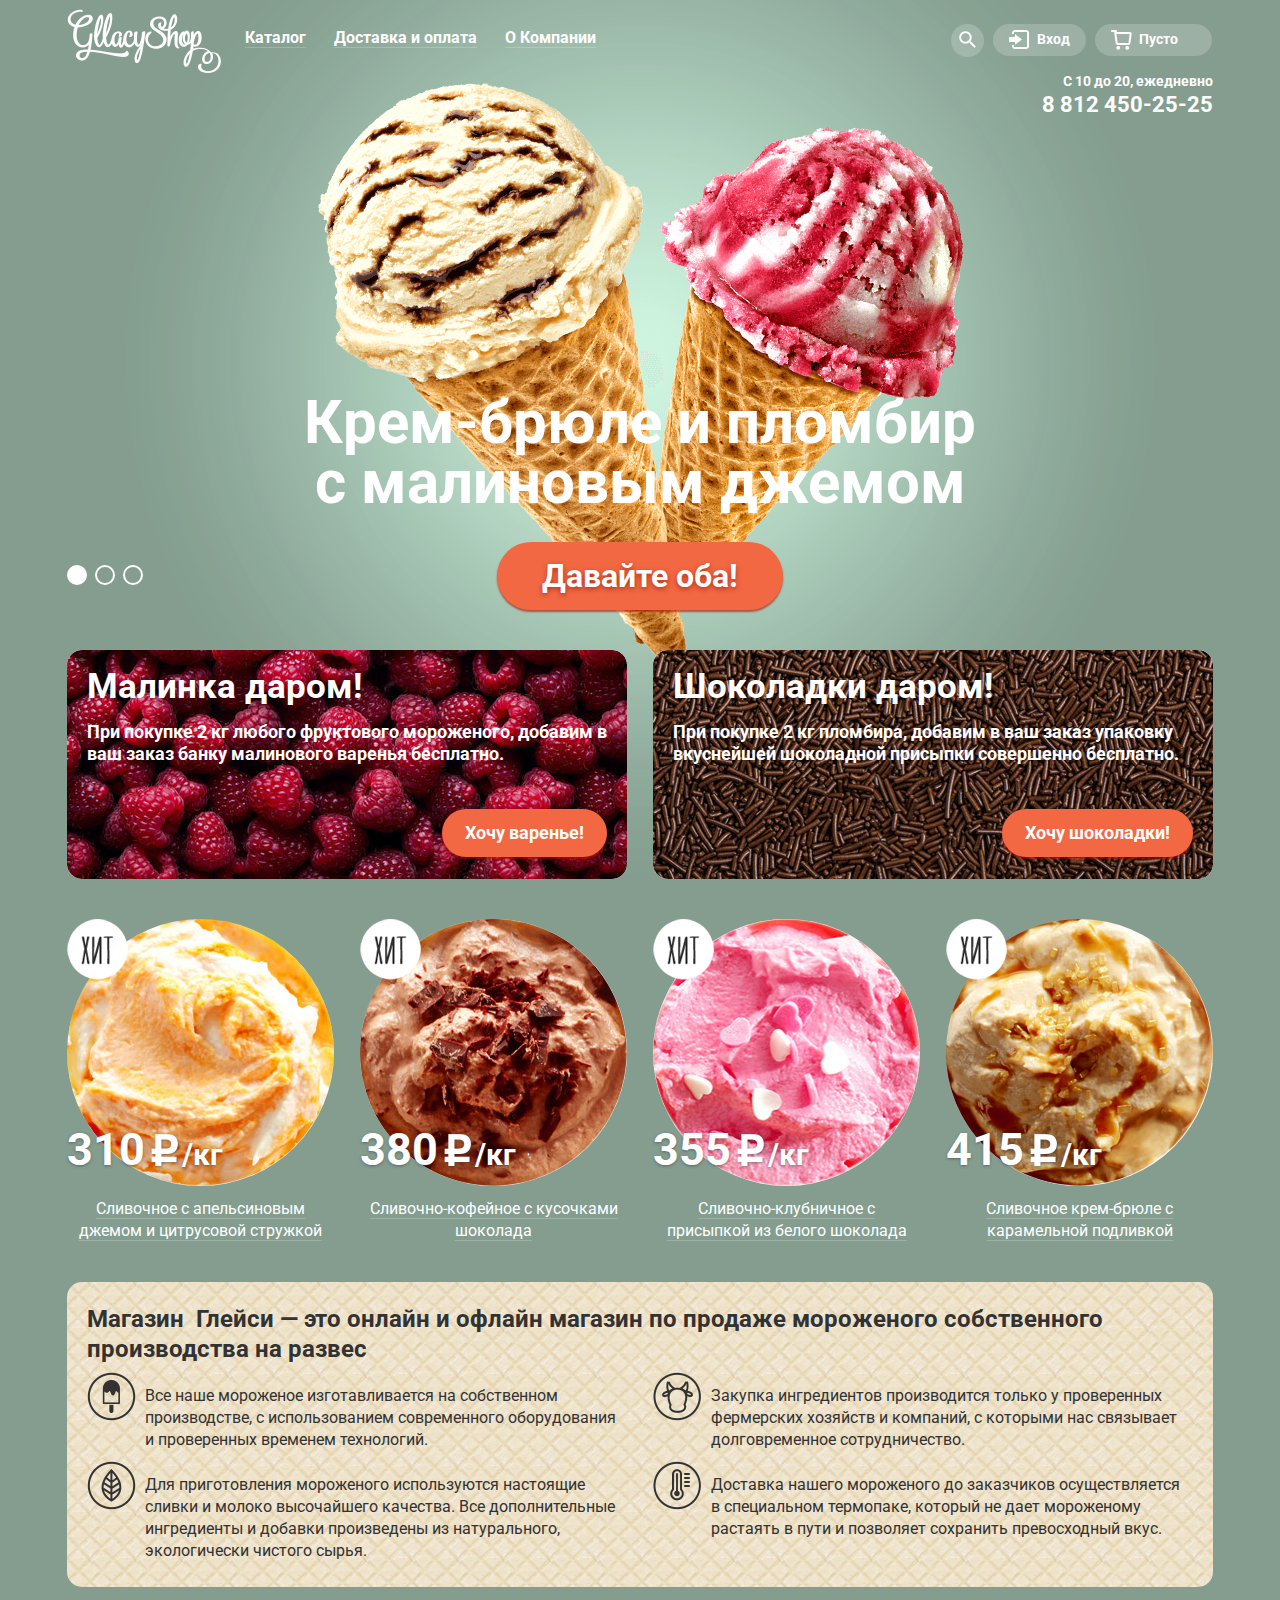
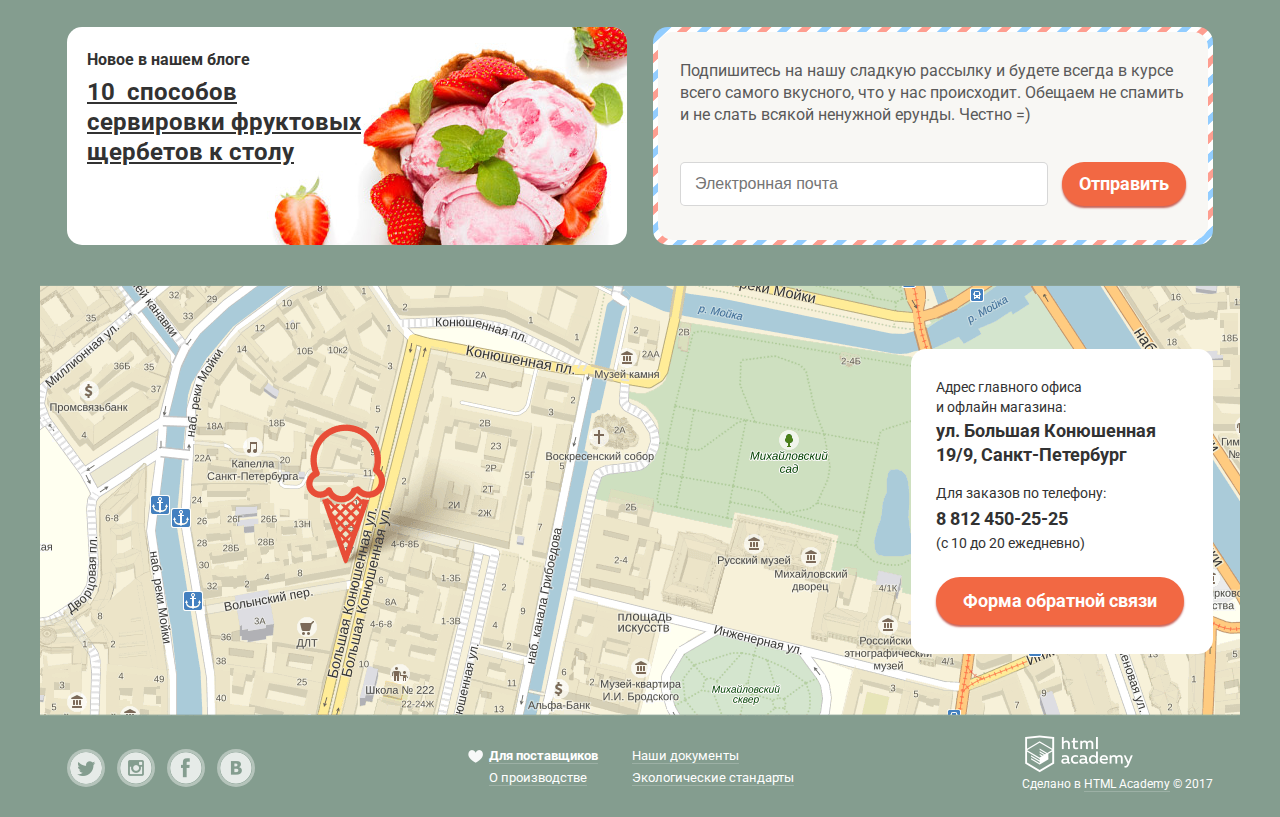
==== index.html @ 5049de10 "10-05-04" ====
<!DOCTYPE html>
<html lang="ru">
<head>
  <meta charset="utf-8">
  <title>Магазин Глэйси</title>
  <link href="https://fonts.googleapis.com/css?family=Roboto:400,500,700&amp;subset=cyrillic" rel="stylesheet">
  <link rel="stylesheet" href="css/normalize.css">
  <link rel="stylesheet" href="css/style.min.css">
</head>
<body>
  <input type="radio" id="btn-1" name="toggle" checked>
  <input type="radio" id="btn-2" name="toggle">
  <input type="radio" id="btn-3" name="toggle">
  <div class="site-wrapper">
    <div class="content-wrapper">
      <header class="main-header">
        <div class="main-header-layout">
          <nav class="main-nav">
            <img src="img/logo.png" width="154" height="64" alt="Gllacy shop">
            <ul class="main-menu">
              <li class="rel"><a class="menu-item" href="#">Каталог</a>
                <ul class="sub-menu">
                  <li><a href="#"><span class="sub-menu-new">Новинки</span></a></li>
                  <li><a href="catalog.html">Сливочное</a></li>
                  <li><a href="#">Щербеты</a></li>
                  <li><a href="#">Фруктовый лед</a></li>
                  <li><a href="#">Мелорин</a></li>
                 </ul>
              </li>
              <li><a class="menu-item" href="#">Доставка и оплата</a></li>
              <li><a class="menu-item"  href="#">О Компании</a></li>
            </ul>
          </nav>
          <div class="user-block">
            <div class="block-search">
              <a class="search" href="#"></a>
              <form class="modal-search" method="post">
          	    <input type="search" id="tip-search" name="user-search" placeholder="Что ищем?">
                <label class="tip-search" for="tip-search">Что ищем?</label>
              </form>
            </div>
            <div class="block-login">
              <a class="login" href="#">Вход</a>
              <div class="modal-login">
                <form class="login-form" method="post">
                  <input class="place-login" type="email" name="email" id="tip-email-form" placeholder="Электронная почта" required>
                  <label class="tip-email-form" for="tip-email-form">Электронная почта</label>
                  <input class="place-login" id="tip-password-form" type="password" name="password" placeholder="Пароль" required>
                  <label class="tip-password-form" for="tip-password-form">Пароль</label>
                  <button class="login-btn btn" type="submit">Войти</button>
                  <a class="restore link-white" href="#">Забыли пароль?</a>
                  <a class="registration link-white" href="#">Новая регистрация</a>
                </form>
              </div>
            </div>
            <div class="block-cart">
              <a class="cart" href="#">Пусто</a>
              <div class="modal-cart">В вашей корзине еще ничего нет:)</div>
            </div>
          </div>
        </div>
      </header>
      <main>
        <div class="contact-info">
          <p class="work-mode">С 10 до 20, ежедневно</p>
          <p class="phone">8 812 450-25-25</p>
        </div>
        <div class="slider">
          <div class="slide" id="slide1">
            <div class="slide-title">Крем-брюле и пломбир с малиновым джемом</div>
            <a class="slide-btn btn" href="#">Давайте оба!</a>
          </div>
          <div class="slide" id="slide2">
            <div class="slide-title">Шоколадный пломбир и лимонный сорбет</div>
            <a class="slide-btn btn" href="#">Давайте оба!</a>
          </div>
          <div class="slide" id="slide3">
            <div class="slide-title">Пломбир с помадкой и клубничный щербет</div>
            <a class="slide-btn btn" href="#">Давайте оба!</a>
          </div>
          <div class="slider-controls">
            <label for="btn-1"></label>
            <label for="btn-2"></label>
            <label for="btn-3"></label>
          </div>
        </div>
        <section class="proposal">
          <div class="proposal-item">
            <p class="proposal-title">Малинка даром!</p>
            <p class="proposal-desc">При покупке 2 кг любого фруктового мороженого, добавим в ваш заказ банку малинового варенья бесплатно.</p>
            <a class="proposal-btn btn" href="#">Хочу варенье!</a>
          </div>
          <div class="proposal-item">
            <p class="proposal-title">Шоколадки даром!</p>
            <p class="proposal-desc">При покупке 2 кг пломбира, добавим в ваш заказ упаковку вкуснейшей шоколадной присыпки совершенно бесплатно.</p>
            <a class="proposal-btn btn" href="#">Хочу шоколадки!</a>
          </div>
        </section>
        <section class="product">
          <div class="product-item product-item-hit">
            <div class="product-photo">
              <img src="img/shop-creamy-orange.jpg" width="267" height="267" alt="Сливочное с апельсиновым джемом и цитрусовой стружкой">
            </div>
			<div class="product-price">
			  <span class="big-price"> 310 </span>
			  /кг
			</div>
			<div class="product-title"><a class="link" href="#">Сливочное с апельсиновым джемом и цитрусовой стружкой</a></div>
			<div class="quick-view"></div>
			<a class="quick-view-btn btn" href="#">Быстрый просмотр</a>
		  </div>
		  <div class="product-item product-item-hit">
            <div class="product-photo">
              <img src="img/shop-creamy-coffee.jpg" width="267" height="267" alt="Сливочно-кофейное с кусочками шоколада">
            </div>
			<div class="product-price">
			  <span class="big-price"> 380 </span>
			  /кг
			</div>
			<div class="product-title"><a class="link" href="#">Сливочно-кофейное с кусочками шоколада</a></div>
			<div class="quick-view"></div>
			<a class="quick-view-btn btn" href="#">Быстрый просмотр</a>
		  </div>
		  <div class="product-item product-item-hit">
            <div class="product-photo">
              <img src="img/shop-creamy-strawberry.jpg" width="267" height="267" alt="Сливочно-клубничное с присыпкой из белого шоколада">
            </div>
			<div class="product-price">
			  <span class="big-price"> 355 </span>
			  /кг
			</div>
			<div class="product-title"><a class="link" href="#">Сливочно-клубничное с присыпкой из белого шоколада</a></div>
			<div class="quick-view"></div>
			<a class="quick-view-btn btn" href="#">Быстрый просмотр</a>
		  </div>
		  <div class="product-item product-item-hit">
            <div class="product-photo">
              <img src="img/shop-cream-brulee.jpg" width="267" height="267" alt="Сливочное крем-брюле с карамельной подливкой">
            </div>
			<div class="product-price">
			  <span class="big-price"> 415 </span>
			  /кг
			</div>
			<div class="product-title"><a class="link" href="#">Сливочное крем-брюле с карамельной подливкой</a></div>
			<div class="quick-view"></div>
			<a class="quick-view-btn btn" href="#">Быстрый просмотр</a>
		  </div>
		</section>
		<section class="about">
		  <p class="about-main">
			Магазин &nbsp;Глейси — это онлайн и офлайн магазин по продаже мороженого собственного производства на развес
		  </p>
		  <div class="about-content">
			<p class="main-text">
			  Все наше мороженое изготавливается на собственном производстве, с использованием современного оборудования и проверенных временем технологий.
			</p>
			<p class="main-text">
			  Закупка ингредиентов  производится только у проверенных фермерских хозяйств и компаний, с которыми нас связывает долговременное сотрудничество.
			</p>
		    <p class="main-text">
			  Для приготовления мороженого используются настоящие сливки и молоко высочайшего качества. Все дополнительные ингредиенты и добавки произведены из натурального, экологически чистого сырья. 
			</p>
		  	<p class="main-text">
			  Доставка нашего мороженого до заказчиков осуществляется в специальном термопаке, который не дает мороженому растаять в пути и позволяет сохранить превосходный вкус.
			</p>
		  </div>
		</section>
		<section class="blog-subscribe">
		  <div class="blog">
		    <div class="conteiner-blog">
			  <p class="text-blog">Новое в нашем блоге</p>
			  <a class="blog-news" href="#">10&nbsp; способов сервировки фруктовых щербетов к столу</a>
		    </div>
		   </div>
		  <div class="subscribe">
		    <div class="conteiner-subscribe">
			  <p class="text-subscribe">
			    Подпишитесь на нашу сладкую рассылку и будете всегда в курсе всего самого вкусного, что у нас происходит. Обещаем не спамить и не слать всякой ненужной ерунды. Честно =) 
			  </p>
			  <form class="subscribe-form" method="post" action="#">
			     <input type="email" id="tip-email" name="email" placeholder="Электронная почта" required>
			     <label class="tip" for="tip-email">Электронная почта</label>
			    <button class="send-email-btn btn" type="submit">Отправить</button>
			  </form>
			</div>
		  </div>
		</section>
		<section class="map">
		  <div class="address">
			<p class="text-address">
			  Адрес главного офиса<br>
			  и офлайн магазина:</p>
			<p class="main-address">
			  ул. Большая Конюшенная<br>
			  19/9, Санкт-Петербург</p>
			<p class="text-address">
			  Для заказов по телефону:</p>
			<p class="main-address">
			  8 812 450-25-25</p>
			<p class="text-address">(с 10 до 20 ежедневно)</p>
			<a href="#" class="address-btn btn">Форма обратной связи</a>
		  </div>
		</section>
	  </main>
	  <footer class="main-footer">
	    <div class="main-footer-layout">
	  	  <section class="footer-social">
		    <a class="social-btn social-btn-tw" href="#">Твиттер</a>
		    <a class="social-btn social-btn-inst" href="#">Инстаграм</a>
   		    <a class="social-btn social-btn-fb" href="#">Фейсбук</a>
			<a class="social-btn social-btn-vk" href="#">Вконтакте</a>
		  </section>
		  <section class="footer-about">
		    <ul>
		  	  <li><a class="supplier link" href="#">Для поставщиков</a></li>
			  <li><a class="link" href="#">О производстве</a></li>
			</ul>
			<ul>
			  <li><a class="link" href="#">Наши документы</a></li>
			  <li><a class="link" href="#">Экологические стандарты</a></li>
		    </ul>
  		  </section>
	  	  <section class="footer-copyright">
		    <a href="https://htmlacademy.ru/intensive/htmlcss"><img class="footer-logo" src="img/logo-html-academy.png" width="108" height="38" alt="Интенсивный онлайн курс «Базовый HTML и CSS»"></a>
			<p class="made-copyright">Сделано в <a class="link" href="https://htmlacademy.ru/intensive/htmlcss">HTML Academy</a> &#169; 2017</p>
		  </section>
		</div>
	  </footer>

      <div class="modal-feedback">
      	<button class="modal-feedback-close" type="button" title="Закрыть">Закрыть</button>
      	<p>Мы обязательно вам ответим!</p>
      	<form class="modal-feedback-form" method="post">
      	  <input class="modal-feedback-name" id="tip-name" type="text" name="name" placeholder="Как вас зовут?" required>
      	  <label class="tip-name" for="tip-name">Как вас зовут?</label>
      	  <input class="modal-feedback-email" id="tip-emai2" type="email" name="email" placeholder="Ваша почта для ответа?" required>
      	  <label class="tip-email2" for="tip-emai2">Ваша почта для ответа?</label>
      	  <textarea class="modal-feedback-letter" name="letter" id="tip-letter" placeholder="Напишите что-нибудь..." required></textarea>
      	  <label class="tip-letter" for="tip-letter">Напишите что-нибудь...</label>
      	  <button class="modal-feedback-btn btn" type="submit">Отправить</button>
      	</form>

      </div>
      <div class="modal-overlay"></div>
     

	</div>
  </div>
  


  <script type="text/javascript">
    var addresslink = document.querySelector(".address-btn");
    var addresspopup = document.querySelector(".modal-feedback");
    var addressoverlay = document.querySelector(".modal-overlay");
    var addressclose = addresspopup.querySelector(".modal-feedback-close");
    
    var addressform = addresspopup.querySelector(".modal-feedback-form");
    var addressname = addresspopup.querySelector("[name=name]");
    var addressemail = addresspopup.querySelector("[name=email]");

    addresslink.addEventListener("click", function(evt) {
      evt.preventDefault();
      addresspopup.classList.add("modal-feedback-show");
      addressoverlay.classList.add("overlay-show");
      addressname.focus();
    });


    addressclose.addEventListener("click", function(evt) {
      evt.preventDefault();
      addresspopup.classList.remove("modal-feedback-show");
      addressoverlay.classList.remove("overlay-show");
    
      });

    addressform.addEventListener("submit", function(evt) {
      if (!addressname.value || !addressemail.value) {
      	evt.preventDefault();
      	console.log("Нужно ввести имя и email");
      }
    });

  </script>
</body>
</html>
---- css/style.min.css ----
*,::after,::before{-webkit-box-sizing:inherit;box-sizing:inherit}html{-webkit-box-sizing:border-box;box-sizing:border-box}body,html{min-width:1200px;margin:0;padding:0;font-family:"Roboto","Arial",sans-serif;font-size:16px;line-height:1.2;color:#fff;font-weight:700;background-color:#849d8f}.sprite-gllasy{background-image:url(spritesheet.png);background-repeat:no-repeat;display:block}.sprite-gllasy-cart{width:21px;height:20px;background-position:-10px -10px}.sprite-gllasy-cart-full{width:21px;height:20px;background-position:-10px -50px}.sprite-gllasy-fb{width:32px;height:32px;background-position:-10px -90px}.sprite-gllasy-heart{width:15px;height:13px;background-position:-10px -142px}.sprite-gllasy-hit{width:61px;height:61px;background-position:-10px -175px}.sprite-gllasy-icon-cow{width:48px;height:49px;background-position:-10px -256px}.sprite-gllasy-icon-icecream{width:49px;height:49px;background-position:-10px -325px}.sprite-gllasy-icon-sheet{width:49px;height:49px;background-position:-10px -394px}.sprite-gllasy-icon-thermometer{width:48px;height:49px;background-position:-10px -463px}.sprite-gllasy-input{width:21px;height:19px;background-position:-10px -532px}.sprite-gllasy-input-hover{width:21px;height:19px;background-position:-10px -571px}.sprite-gllasy-inst{width:32px;height:32px;background-position:-10px -610px}.sprite-gllasy-pag-next{width:9px;height:14px;background-position:-10px -662px}.sprite-gllasy-pag-prev{width:9px;height:14px;background-position:-10px -696px}.sprite-gllasy-ruble{width:31px;height:36px;background-position:-10px -730px}.sprite-gllasy-search{width:17px;height:17px;background-position:-10px -786px}.sprite-gllasy-search-hover{width:17px;height:17px;background-position:-10px -823px}.sprite-gllasy-twitter,.sprite-gllasy-vk{width:32px;height:32px;background-position:-10px -860px}.sprite-gllasy-vk{background-position:-10px -912px}.sprite-gllasy-zcart-hover{width:21px;height:20px;background-position:-10px -964px}.inside-page{background:linear-gradient(to bottom,#9db1a5 150px,#849d8f)}body>input[type=radio]{display:none}.site-wrapper{min-width:1200px;background-repeat:no-repeat;background-position:top center;-webkit-transition:background-image .5s ease,background-image .5s ease;transition:background-image .5s ease,background-image .5s ease}.site-wrapper::after,.site-wrapper::before{content:"";visibility:hidden}.site-wrapper::before{background-image:url(../img/slide-2.png)}.site-wrapper::after{background-image:url(../img/slide-3.png)}.content-wrapper{width:1200px;margin:0 auto;padding:0 27px}.slider{position:relative;padding-top:320px;text-align:center;color:#fff}.main-header-layout::before,.slide{display:none}.slide-title{width:700px;margin:0 auto 28px;font-weight:700;font-size:60px;line-height:60.35px}.slide-btn{display:inline-block;vertical-align:top;padding:12px 45px;font-size:32px;font-weight:700;line-height:44px;color:#fff;text-decoration:none;text-shadow:0 2px 5px rgba(160,32,11,.76);background:#f26843;border-radius:100px}.slider-controls{position:absolute;bottom:25px;left:0;z-index:20;font-size:0}.slider-controls label{display:inline-block;vertical-align:top;width:20px;height:20px;margin-right:8px;background-color:transparent;border:2px solid #fff;border-radius:50%;cursor:pointer}.slider-controls label:hover{background-color:rgba(255,255,255,.4)}.slider-controls label:active{background-color:#fff}#btn-1:checked~.site-wrapper #slide1,#btn-2:checked~.site-wrapper #slide2,#btn-3:checked~.site-wrapper #slide3{display:block}#btn-1:checked~.site-wrapper{background-color:#849d8f;background-image:url(../img/slide-1.png)}#btn-2:checked~.site-wrapper{background-color:#8996a6;background-image:url(../img/slide-2.png)}#btn-3:checked~.site-wrapper{background-color:#9d8b84;background-image:url(../img/slide-3.png)}#btn-1:checked~.site-wrapper label[for=btn-1],#btn-2:checked~.site-wrapper label[for=btn-2],#btn-3:checked~.site-wrapper label[for=btn-3]{background-color:#fff}.main-header-layout{padding-top:9px;display:-webkit-box;display:-ms-flexbox;display:flex;-webkit-box-pack:justify;-ms-flex-pack:justify;justify-content:space-between}.main-nav{width:560px;margin:0}.main-nav img{float:left;margin-right:10px}.main-menu{padding:0;font-size:0;list-style:none;margin:0 0 5px}.main-menu>li{position:relative;display:inline-block;vertical-align:top;margin-top:13px;z-index:3}.main-menu .menu-item{display:block;color:#fff;font-size:16px;line-height:18px;margin:7px 14px;text-decoration:none;border-bottom:1px solid rgba(255,255,255,.2)}.main-menu .menu-item:first-of-type::after{content:"";position:absolute;top:30px;right:0;width:100%;height:10px}.main-menu li:hover .menu-item::before{background-color:#f7f6f3}.main-menu .menu-item:active,.main-menu li:hover .menu-item{color:#333;border-bottom:none}.main-menu .current::before,.main-menu .menu-item:active::before,.main-menu li:hover .menu-item::before{content:"";top:0;left:0;position:absolute;border-radius:26px;width:100%;height:32px;z-index:-1}.main-menu .menu-item:active::before{-webkit-box-shadow:inset 0 2px 1px #696969;box-shadow:inset 0 2px 1px #696969;background-color:#ededed}.main-menu .current::before{background-color:#d07058}.main-menu .current{border-bottom:none}.main-menu .sub-menu{position:absolute;top:37px;left:-7px;display:none;margin:0;padding:0;list-style:none;background:#f8f7f4;width:143px;height:172px;border-radius:5px;-webkit-box-shadow:0 20px 20px rgba(0,0,0,.4);box-shadow:0 20px 20px rgba(0,0,0,.4);z-index:10}.block-search:hover .modal-search,.main-menu>li:hover .sub-menu,.sub-menu a{display:block}.sub-menu li{margin-top:3px}.sub-menu a{color:#323232;text-decoration:none;font-size:14px;font-weight:400;padding:6px 20px}.sub-menu-new{font-weight:700}.sub-menu li:first-child::after{content:"";display:block;border-bottom:1px solid #d1d0ce;margin-top:6px;margin-right:8px;margin-left:6px}.sub-menu a:hover{background-color:#fbded7}.sub-menu a:active{background-color:#f6b5a5}.sub-menu .menu-current{background-color:#d07058}.user-block{position:relative;margin-top:15px;width:267px}.user-block .block-search{position:relative;display:inline-block;vertical-align:top;margin-left:5px;width:33px;height:33px;background-color:rgba(255,255,255,.2);border-radius:50%}.block-search .search::before,.block-search:hover .search::before{content:"";position:absolute;top:7px;left:8px;width:17px;height:17px;background:url(../img/sprite-gllasy.png) no-repeat;background-position:-10px -786px}.block-search:hover{background-color:#f8f7f4;cursor:pointer}.block-search:hover .search::before{background-position:-10px -823px}.block-cart-full::after,.block-cart::after,.block-login::after,.block-search::after{content:"";position:absolute;top:30px;right:0;width:100px;height:20px}.user-block .modal-search{display:none;position:absolute;top:37px;right:0;width:341px;height:85px;padding:20px 15px;background-color:#f8f7f4;border-radius:6px;-webkit-box-shadow:0 20px 20px rgba(0,0,0,.4);box-shadow:0 20px 20px rgba(0,0,0,.4);z-index:15}.modal-search input,.modal-search label{font-weight:400;font-family:"Roboto","Arial",sans-serif}.modal-search input{width:312px;height:44px;border:1px solid #d3d3d2;border-radius:5px;background-color:#fff;padding-left:15px;font-size:14px;line-height:24px;color:#999}.modal-search input:hover{-webkit-box-shadow:inset 0 0 0 1px rgba(178,178,178,.5);box-shadow:inset 0 0 0 1px rgba(178,178,178,.5)}.modal-search label{position:absolute;font-size:0;top:5px;left:28px;line-height:13px;color:#5b9ddf}.modal-search input:focus{outline:0;-webkit-box-shadow:inset 0 0 0 2px rgba(46,136,228,.5);box-shadow:inset 0 0 0 2px rgba(46,136,228,.5)}.modal-login input:focus+label,.modal-search input:focus+label{display:block;color:#5b9ddf;font-size:11px}.user-block .block-cart,.user-block .block-login{position:relative;display:inline-block;vertical-align:top;margin-left:5px;height:32px;background-color:rgba(255,255,255,.2);border-radius:100px;padding-left:44px;padding-top:5px}.user-block .cart,.user-block .login{font-size:14px;line-height:16px;font-weight:700;color:#fff;text-decoration:none}.user-block .block-login{width:93px}.user-block .block-cart,.user-block .block-full-cart{width:117px}.block-login .login::before,.block-login:hover .login::before{content:"";position:absolute;top:6px;left:16px;width:21px;height:19px;background:url(../img/sprite-gllasy.png) no-repeat;background-position:-10px -532px}.block-login:hover{background-color:#f8f7f4}.block-login:hover .login,.modal-login{color:#323232}.block-login:hover .login::before{background-position:-10px -571px}.modal-login{position:absolute;display:none;top:37px;right:0;width:277px;padding:20px 15px;background-color:#f8f7f4;border-radius:6px;-webkit-box-shadow:0 20px 20px rgba(0,0,0,.4);box-shadow:0 20px 20px rgba(0,0,0,.4);z-index:15}.modal-login input,.modal-login label{font-weight:400;font-family:"Roboto","Arial",sans-serif}.modal-login input{width:241px;height:44px;margin:0 0 20px;padding-left:15px;border:1px solid #d3d3d2;border-radius:5px;background-color:#fff;position:relative;font-size:14px;line-height:24px;color:#999}.modal-login .login-btn{float:left;margin-right:20px;display:inline-block;vertical-align:top;padding:12px 23px;font-size:18px;line-height:24px;font-weight:700;color:#fff;text-decoration:none;background:#f26843;border-radius:100px;border:0}.modal-login .registration,.modal-login .restore{font-size:13px;line-height:24px;font-weight:400;color:#323232;text-decoration:none;border-bottom:1px solid rgba(50,50,50,.3)}.block-login:hover .modal-login{display:block}.modal-login input:hover{-webkit-box-shadow:inset 0 0 0 1px rgba(178,178,178,.5);box-shadow:inset 0 0 0 1px rgba(178,178,178,.5)}.modal-login label{position:absolute;font-size:0;line-height:13px;color:#5b9ddf}.modal-login .tip-email-form{top:5px;left:30px}.modal-login .tip-password-form{top:70px;left:30px}.modal-login input:focus{outline:0;-webkit-box-shadow:inset 0 0 0 2px rgba(46,136,228,.5);box-shadow:inset 0 0 0 2px rgba(46,136,228,.5)}.modal-login input:valid{outline:0;-webkit-box-shadow:none;box-shadow:none;border:1px solid rgba(178,178,178,.5);font-size:16px;line-height:24px;font-weight:700;color:#323232;background-color:#fff}.modal-login input:valid+label{display:block;color:#999;font-size:11px}.block-cart:hover,.block-cart:hover .cart{background-color:#f8f7f4}.block-cart:hover .cart{color:#323232}.block-cart .cart::before,.block-cart-full .cart-full::before,.block-cart:hover .cart::before{content:"";position:absolute;top:6px;left:16px;width:21px;height:20px;background:url(../img/sprite-gllasy.png) no-repeat;background-position:-10px -964px}.block-cart .cart::before,.block-cart-full .cart-full::before{background-position:-10px -10px}.user-block .block-cart-full{position:relative;display:inline-block;vertical-align:top;margin-left:5px;height:32px;background-color:#f7f6f3;border-radius:100px;padding-left:44px;padding-top:5px;padding-right:16px}.user-block .cart-full{font-size:14px;line-height:16px;font-weight:700;text-decoration:none;color:#323232}.block-cart-full .cart-full::before{background-position:-10px -50px}.modal-cart-full,.user-block .modal-cart{position:absolute;display:none;top:37px;right:0;background-color:#f8f7f4;-webkit-box-shadow:0 20px 20px rgba(0,0,0,.4);box-shadow:0 20px 20px rgba(0,0,0,.4);font-weight:400;font-family:"Roboto","Arial",sans-serif}.user-block .modal-cart{height:60px;width:300px;padding:20px 15px;color:#000;border-radius:6px;z-index:15}.block-cart-full:hover .modal-cart-full,.block-cart:hover .modal-cart,.product-item:hover .quick-view,.product-item:hover .quick-view-btn{display:block}.modal-cart-full{width:540px;border-radius:5px;padding:16px 15px;color:#323232;font-size:13px;line-height:16px;z-index:20}.modal-cart-full table{margin:0;padding:0;border-collapse:collapse;height:96px}.breadcrumbs li,.modal-cart-full tr{vertical-align:top}.modal-cart-full td{padding-bottom:16px}.modal-cart-full .cart-delete{position:relative;font-size:0;width:25px;text-align:left;cursor:pointer}.modal-cart-full .cart-delete::after,.modal-cart-full .cart-delete::before{content:"";position:absolute;top:19px;left:-2px;width:14px;height:1px;background-color:#353535;border-radius:1px}.modal-cart-full .cart-delete::before{-webkit-transform:rotate(45deg);transform:rotate(45deg)}.modal-cart-full .cart-delete::after{-webkit-transform:rotate(-45deg);transform:rotate(-45deg)}.modal-cart-full .cart-photo{text-align:left;width:44px}.modal-cart-full .cart-name{width:247px;padding-top:10px;padding-right:25px}.modal-cart-full .cart-price{width:123px;padding-top:10px}.cart-price .grey-price{color:#999}.modal-cart-full .cart-total{width:68px;padding-top:10px}.modal-cart-full .cart-photo img{border-radius:50%}.modal-cart-full .line-cart{width:100%;height:1px;background-color:#cacac7;margin-bottom:15px;margin-top:1px}.modal-cart-full .total{text-align:right;font-size:15px;line-height:18px;color:#323232;font-weight:700;margin-bottom:13px}.modal-cart-full .place-order-btn{float:right;display:inline-block;vertical-align:top;padding:11px 15px;font-size:18px;line-height:24px;font-weight:700;color:#fff;text-decoration:none;background:#f26843;border-radius:34px;border:0}.breadcrumbs-contact{display:-webkit-box;display:-ms-flexbox;display:flex;-webkit-box-pack:justify;-ms-flex-pack:justify;justify-content:space-between}.breadcrumbs{margin-top:25px;width:267px}.breadcrumbs ul,.pagination ul{margin:0;padding:0;list-style:none}.breadcrumbs li{position:relative;display:inline-block;padding-right:17px;color:#fff;font-size:14px;line-height:16px;font-weight:400}.breadcrumbs li::after{content:"»";position:absolute;right:3px}.breadcrumbs a{color:#fff;text-decoration:none;border-bottom:1px solid rgba(255,255,255,.2)}.breadcrumbs a:active,.breadcrumbs a:hover{color:#ffbc9e;text-decoration:none;border-bottom:1px solid rgba(255,188,158,.2)}.breadcrumbs .breadcrumbs-current::after,.proposal::before{display:none}.contact-info{width:267px;float:right;text-align:right;font-size:14px}.contact-info p{margin:0}.phone{padding-top:2px;font-size:22px}.proposal{display:-webkit-box;display:-ms-flexbox;display:flex;-webkit-box-pack:justify;-ms-flex-pack:justify;justify-content:space-between;margin-top:40px;margin-bottom:40px}.proposal-item{position:relative;width:560px;height:229px;border-radius:15px;padding-left:20px;padding-right:20px;padding-top:16px}.proposal-item:first-child{background-color:#951c3c;background-image:url(../img/raspberry-background.jpg)}.proposal-item:last-child{background-color:#5d4131;background-image:url(../img/chocolate-background.jpg)}.proposal-title{padding:0;font-size:35px;line-height:41px;margin:0 0 14px}.proposal-desc{padding:0;font-size:18px;line-height:22px;margin:0 0 43px}.proposal-btn{position:absolute;bottom:22px;right:20px;display:inline-block;vertical-align:top;padding:12px 23px;font-size:18px;line-height:24px;font-weight:700;color:#fff;text-decoration:none;background:#f26843;border-radius:100px}.product{font-size:0}.product-item{position:relative;display:inline-block;vertical-align:top;width:267px;margin-right:26px;margin-bottom:40px;line-height:22px;font-size:16px;min-height:323px}.product-item:nth-child(4n){margin-right:0}.product-item-hit::before,.product-item-hit:hover::before{content:"";position:absolute;top:0;left:0;width:61px;height:61px;background:url(../img/sprite-gllasy.png) no-repeat;background-position:-10px -175px;z-index:2}.product-item-hit:hover::before{z-index:6}.product-item .quick-view{position:absolute;background-color:rgba(248,247,244,.3);width:293px;height:405px;top:-6px;left:-13px;border-radius:5px;-webkit-box-shadow:0 20px 20px rgba(0,0,0,.4);box-shadow:0 20px 20px rgba(0,0,0,.4);z-index:3}.product-item .quick-view-btn{position:absolute;left:33px;bottom:-55px;vertical-align:top;font-size:18px;line-height:24px;color:#fefefe;text-decoration:none;font-weight:700;padding:12px 17px;background:#f26843;border-radius:100px;z-index:7}.product-item .quick-view,.product-item .quick-view-btn{display:none}.product-item .product-photo{position:relative;margin-bottom:12px;width:267px;height:267px;z-index:1}.product-item:hover .product-photo{z-index:5}.product-photo img{max-width:100%;border-radius:50%}.product-item .product-price{position:absolute;top:208px;left:0;font-size:30px;line-height:45px;text-shadow:0 1px 3px rgba(49,50,53,.5);z-index:2}.product-item:hover .product-price,.product-item:hover .product-title{z-index:6}.product-price .big-price{font-size:45px;padding-right:26px}.product-price .big-price::after{content:"";position:absolute;bottom:8px;left:83px;width:31px;height:36px;background-image:url(../img/sprite-gllasy.png);background-repeat:no-repeat;background-position:-10px -730px}.product-item .product-title{position:relative;z-index:1;text-align:center;padding:0 6px;font-weight:400}.product-title a{font-size:16px;line-height:22px;text-align:center;color:#fff;text-decoration:none;border-bottom:1px solid rgba(255,255,255,.2)}.product-title a:hover{color:#ffbc9e;border-bottom:1px solid rgba(255,188,158,.2)}.about{padding:22px 20px 15px;margin-bottom:40px;background-color:#ecdfc6;background:url(../img/waffle-background1.jpg);border-radius:15px}.about .about-main{font-size:24px;line-height:30px;color:#323232;font-family:"Roboto","Arial",sans-serif;margin:0 0 8px}.about .about-content{display:-webkit-box;display:-ms-flexbox;display:flex;-webkit-box-pack:justify;-ms-flex-pack:justify;justify-content:space-between;-ms-flex-wrap:wrap;flex-wrap:wrap;font-size:16px;line-height:22px;color:#323232;font-weight:400}.about .main-text{position:relative;width:540px;margin:0;padding:13px 6px 10px 58px}.about .main-text::before{content:"";position:absolute;top:0;left:0;width:49px;height:49px;background:url(../img/sprite-gllasy.png) no-repeat}.about .main-text:first-child::before{background-position:-10px -325px}.about .main-text:nth-child(2)::before{background-position:-10px -256px}.about .main-text:nth-child(3)::before{background-position:-10px -394px}.about .main-text:nth-child(4)::before{background-position:-10px -463px}.blog-subscribe{display:-webkit-box;display:-ms-flexbox;display:flex;-webkit-box-pack:justify;-ms-flex-pack:justify;justify-content:space-between;margin-bottom:40px}.blog,.subscribe{width:560px;background-color:#fff;border-radius:15px}.blog{padding:22px 20px;background:url(../img/news-strawberry-background.jpg) no-repeat}.blog .conteiner-blog{width:287px;min-height:171px;color:#323232;font-size:16px;line-height:22px}.conteiner-blog .text-blog{margin:0 0 6px}.conteiner-blog .blog-news{color:#323232;font-size:24px;line-height:30px}.conteiner-blog .blog-news:active,.conteiner-blog .blog-news:hover{color:#e84d37}.subscribe{background-image:url(../img/mail-background-piece.png)}.subscribe .conteiner-subscribe{background-color:#f8f7f4;border-radius:15px;margin:5px;padding:28px 22px 34px}.subscribe .text-subscribe{margin:0 0 36px;font-size:16px;line-height:22px;font-weight:400;color:#5a5a5a}.subscribe-form{position:relative}.subscribe-form input{width:368px;padding:10px 14px;border-radius:5px;background-color:#fff;border:1px solid rgba(178,178,178,.52);font-size:16px;line-height:22px;color:#999;font-weight:400}.subscribe-form input:hover{-webkit-box-shadow:inset 0 0 0 1px rgba(178,178,178,.5);box-shadow:inset 0 0 0 1px rgba(178,178,178,.5)}.subscribe-form label{position:absolute;font-size:0;top:-15px;left:15px;line-height:13px;font-weight:400;color:#5b9ddf;font-family:"Roboto","Arial",sans-serif}.subscribe-form input:focus{outline:0;-webkit-box-shadow:inset 0 0 0 2px rgba(46,136,228,.5);box-shadow:inset 0 0 0 2px rgba(46,136,228,.5)}.subscribe-form input:focus+label{display:block;color:#5b9ddf;font-size:11px}.subscribe-form input:valid{outline:0;-webkit-box-shadow:none;box-shadow:none;border:1px solid rgba(178,178,178,.5);font-size:16px;line-height:24px;font-weight:700;color:#323232;background-color:#fff}.subscribe-form input:valid+label{display:block;color:#999;font-size:11px}.subscribe-form .send-email-btn{display:inline-block;vertical-align:top;cursor:pointer;font-size:18px;line-height:24px;color:#fefefe;font-family:"Roboto","Arial",sans-serif;text-decoration:none;font-weight:700;padding:10px 17px;background:#f26843;border-radius:100px;border:0;float:right}.map{position:relative;margin:0 -27px;background-color:#f7f1d9;background:url(../img/map-pin.png);height:431px}.map .address{position:absolute;top:64px;right:27px;width:302px;height:305px;padding:28px 25px;background-color:#fff;border-radius:15px;color:#323232}.address .text-address{font-size:14px;line-height:20px;font-weight:400;margin:0 0 2px}.address .main-address{font-size:18px;line-height:24px;font-weight:700;margin:0 0 2px}.address p:nth-child(2){margin-bottom:16px}.address p:nth-child(3){margin-bottom:4px}.address .address-btn{margin-top:22px;display:inline-block;vertical-align:top;font-size:18px;line-height:24px;color:#fefefe;text-decoration:none;font-weight:700;padding:12px 27px;background:#f26843;border-radius:100px}.product-caption{margin:0 0 26px;font-size:35px}.group-sort select,.sorting{font-size:16px;font-family:"Roboto","Arial",sans-serif;color:#fff}.sorting{margin:0 0 41px;font-weight:400;line-height:18px}.sorting .group-one{margin:0 0 17px}.sorting .group-one,.sorting .group-two{width:870px;height:57px}.sorting .fields-label{margin:0 0 15px 15px;font-size:14px;line-height:16px;color:#fff;font-weight:400}.group-sort .fields-label{margin-bottom:6px}.sorting .group-sort{float:left;position:relative;width:194px;height:37px}.group-sort::after{content:"";border-style:solid;border-width:5px 4px 0;border-color:#fff transparent transparent;position:absolute;top:40px;right:15px;z-index:1;margin-top:-2px;pointer-events:none}.group-sort select{-webkit-appearance:none;-moz-appearance:none;width:100%;height:100%;background-color:rgba(248,247,244,.2);padding-left:15px;padding-bottom:3px;border-radius:19px;border:0}.group-sort select::-ms-expand{display:none}.group-sort select:focus{outline:0}.group-sort select:hover{cursor:pointer;background-color:#fff;color:#323232}.group-sort:hover::after{border-color:#323232 transparent transparent}.sorting .group-range{float:left;position:relative;width:220px;height:58px;margin-left:16px}.group-range .scale{position:absolute;top:39px;left:15px;height:4px;width:188px;background:rgba(248,247,244,.5)}.group-range .bar{position:absolute;left:30px;height:4px;width:100px;background:#f8f7f4}.range-toggle{position:absolute;top:30px;width:21px;height:21px;border-radius:50%;background-color:#f8f7f4;-webkit-box-shadow:0 2px 2px rgba(0,0,0,.1);box-shadow:0 2px 2px rgba(0,0,0,.1);cursor:pointer;z-index:2}.range-toggle-min{left:35px}.range-toggle-max{left:130px}.group-range::before{content:"";position:absolute;top:22px;width:220px;height:37px;z-index:1;background-color:rgba(255,255,255,.2);border-radius:37px}.sorting .group-fat{float:left;position:relative;width:415px;height:58px;margin-bottom:17px;margin-left:16px}.fat-radio input[type=radio],.filler-checkbox input[type=checkbox]{display:none}.fat-radio{position:relative;padding-left:40px;padding-right:6px;cursor:pointer}.fat-radio input[type=radio]+.radio-indicator{position:absolute;top:0;left:13px;width:20px;height:20px;border-radius:50%;-webkit-box-shadow:inset 0 0 0 1px #fff;box-shadow:inset 0 0 0 1px #fff;z-index:5}.fat-radio input[type=radio]:checked+.radio-indicator::before{content:"";position:absolute;top:5px;left:5px;width:10px;height:10px;background-color:#fff;border-radius:50%}.group-fat::before{content:"";position:absolute;top:22px;width:415px;height:37px;z-index:1;background-color:rgba(255,255,255,.2);border-radius:37px}.sorting .group-filler{display:inline-block;vertical-align:top;position:relative;width:703px;height:58px}.filler-checkbox{position:relative;padding-left:44px;padding-right:7px;cursor:pointer}.filler-checkbox:first-child{padding-right:16px}.filler-checkbox input[type=checkbox]+.checkbox-indicator{position:absolute;top:0;left:16px;width:19px;height:19px;border-radius:3px;-webkit-box-shadow:inset 0 0 0 1px #fff;box-shadow:inset 0 0 0 1px #fff;z-index:5}.filler-checkbox input[type=checkbox]:checked+.checkbox-indicator::after,.filler-checkbox input[type=checkbox]:checked+.checkbox-indicator::before{content:"";position:absolute;top:8px;left:6px;width:11px;height:3px;background-color:#fff;border-radius:2px;-webkit-transform:rotate(-45deg);transform:rotate(-45deg)}.filler-checkbox input[type=checkbox]:checked+.checkbox-indicator::after{top:9px;left:3px;width:7px;-webkit-transform:rotate(45deg);transform:rotate(45deg)}.fat-radio input[type=radio]:hover+.radio-indicator:hover,.filler-checkbox input[type=checkbox]:hover+.checkbox-indicator:hover{border:0;-webkit-box-shadow:inset 0 0 0 2px #fff;box-shadow:inset 0 0 0 2px #fff}.group-filler::before{content:"";position:absolute;top:22px;width:703px;height:37px;z-index:1;background-color:rgba(255,255,255,.2);border-radius:37px}.fat-radio input:disabled+.radio-indicator,.filler-checkbox input:disabled+.checkbox-indicator{opacity:.4}.sorting-btn{width:144px;height:37px;margin:22px 0 0 12px;cursor:pointer;border:0;-webkit-box-shadow:inset 0 0 0 2px #fff;box-shadow:inset 0 0 0 2px #fff;background-color:rgba(255,255,255,.188);border-radius:37px;font-weight:400;font-size:16px;line-height:18px;color:#fff;font-family:"Roboto","Arial",sans-serif}.sorting-btn:focus{outline:0}.sorting-btn:hover{color:#323232;background-color:#fbfcfb}.sorting-btn:active{background-color:#ededed;-webkit-box-shadow:inset 0 2px 1px rgba(105,105,105,.004);box-shadow:inset 0 2px 1px rgba(105,105,105,.004)}.pagination{width:190px;margin-left:956px;margin-top:41px;margin-bottom:26px;min-height:26px}.pagination li{float:left;margin:0}.number-page a{display:inline-block;vertical-align:top;min-width:26px;height:26px;margin-right:3px;text-align:center;color:#fff;font-size:16px;font-weight:700;line-height:26px;text-decoration:none}.pagination a:hover{background-color:rgba(255,255,255,.2);border-radius:50%;color:#fff}.current-page a,.pagination a:active{background-color:#fff;border-radius:50%;color:#323232}.next a,.prev a{display:inline-block;vertical-align:middle;font-size:0;padding-top:10px;width:9px;height:14px;background:url(../img/sprite-gllasy.png) no-repeat}.prev a{margin-right:17px;opacity:.2;background-position:-10px -696px}.next a{margin-left:10px;background-position:-10px -662px}.next a:hover,.prev a:hover{background-color:transparent}.line{margin-bottom:5px;width:100%;height:1px;background-color:rgba(255,255,255,.3)}.main-footer{padding-top:19px;padding-bottom:26px;color:#fff}.main-footer-layout{display:-webkit-box;display:-ms-flexbox;display:flex;-webkit-box-pack:justify;-ms-flex-pack:justify;justify-content:space-between}.footer-social{margin-top:17px;width:267px}.social-btn{display:inline-block;vertical-align:top;width:32px;height:32px;margin:0 7px;-webkit-box-shadow:0 0 0 3px rgba(255,255,255,.5);box-shadow:0 0 0 3px rgba(255,255,255,.5);border-radius:50%;font-size:0;text-decoration:none;background:url(../img/sprite-gllasy.png) no-repeat;opacity:.8}.social-btn:hover{-webkit-box-shadow:0 0 0 3px rgba(255,255,255,.7);box-shadow:0 0 0 3px rgba(255,255,255,.7);opacity:1}.social-btn:active{-webkit-box-shadow:0 0 0 3px rgba(255,255,255,.7),inset 0 2px 1px #888;box-shadow:0 0 0 3px rgba(255,255,255,.7),inset 0 2px 1px #888;opacity:.8}.social-btn-tw{margin-left:3px;background-position:-10px -860px}.social-btn-inst{background-position:-10px -610px}.social-btn-fb{background-position:-10px -90px}.social-btn-vk{background-position:-10px -912px}.footer-about{width:452px;margin-left:108px}.footer-about ul{padding:0;display:inline-block;vertical-align:top;margin:10px 0 0}.footer-about ul:first-child{padding-left:21px;position:relative}.footer-about ul:first-child::before{content:"";position:absolute;top:5px;left:0;width:15px;height:13px;background-image:url(../img/sprite-gllasy.png);background-position:-10px -142px}.footer-about ul:last-child{padding-left:30px}.footer-about li{list-style:none}.footer-about a,.made-copyright a{font-weight:400;text-decoration:none;border-bottom:1px solid rgba(255,255,255,.2)}.footer-about a{line-height:22px;font-size:13px;color:#fff}.footer-about .supplier{font-weight:700}.footer-copyright{text-align:right;width:267px}.footer-copyright .footer-logo{margin-right:80px}.footer-copyright .made-copyright{margin:0;font-size:12px;color:#fefefe;font-weight:400}.made-copyright a{font-size:12px;color:#fefefe}.made-copyright a:hover,.made-copyright:active{color:#ffbc9e;border-bottom:1px solid rgba(255,188,158,.2)}.btn{background-image:-ms-linear-gradient(to bottom,#f26843 0%,#e74a35 100%);-webkit-box-shadow:0 2px 2px rgba(172,16,0,.64);box-shadow:0 2px 2px rgba(172,16,0,.64)}.btn:hover{background-image:-ms-linear-gradient(to bottom,#f58669 0%,#ec6f5e 100%);-webkit-box-shadow:0 2px 2px #ac1000;box-shadow:0 2px 2px #ac1000}.btn:active{background-image:-ms-linear-gradient(to bottom,#d84732 0%,#e1613e 100%);-webkit-box-shadow:inset 0 2px 2px #942718;box-shadow:inset 0 2px 2px #942718}.link:active,.link:hover{color:#ffbc9e;border-bottom:1px solid rgba(255,188,158,.2)}.link-white:active,.link-white:hover{color:#e84d37;border-bottom:1px solid rgba(232,77,55,.2)}.modal-feedback{display:none;position:fixed;top:50%;left:50%;width:478px;margin-left:-239px;margin-top:-222px;border-radius:10px;padding:18px 25px;background-color:#f8f7f4;color:#323232;z-index:20}.modal-overlay{position:fixed;display:none;top:0;left:0;z-index:10;width:100%;height:100%;background:rgba(0,0,0,.3)}.modal-feedback-show,.overlay-show{display:block}.modal-feedback-close{position:absolute;top:16px;right:16px;width:18px;height:18px;font-size:0;background-color:#f8f7f4;border:0;cursor:pointer}.modal-feedback-close::after,.modal-feedback-close::before{content:"";position:absolute;top:8px;right:-2px;width:23px;height:2px;background-color:#000;border-radius:1px}.modal-feedback-close::before{-webkit-transform:rotate(45deg);transform:rotate(45deg)}.modal-feedback-close::after{-webkit-transform:rotate(-45deg);transform:rotate(-45deg)}.modal-feedback p{margin:0 0 20px;font-size:24px;line-height:28px;font-family:"Roboto","Arial",sans-serif}.modal-feedback-form input,.modal-feedback-form label{font-weight:400;font-family:"Roboto","Arial",sans-serif}.modal-feedback-form input,.modal-feedback-form textarea{width:267px;margin:0 0 20px;padding:10px 14px;border:1px solid rgba(178,178,178,.5);border-radius:5px;background-color:#fff;position:relative;font-size:16px;line-height:24px;color:#999}.modal-feedback-form textarea{width:100%;height:155px;resize:none;margin:0 0 25px;padding:6px 14px;font-family:"Roboto","Arial",sans-serif;font-weight:400}.modal-feedback-form input:hover,.modal-feedback-form textarea:hover{-webkit-box-shadow:inset 0 0 0 1px rgba(178,178,178,.5);box-shadow:inset 0 0 0 1px rgba(178,178,178,.5)}.modal-feedback-form label{position:absolute;font-size:0;line-height:13px;color:#5b9ddf}.modal-feedback-form .tip-name{top:53px;left:40px}.modal-feedback-form .tip-email2{top:119px;left:40px}.modal-feedback-form .tip-letter{top:185px;left:40px}.modal-feedback-form input:focus,.modal-feedback-form textarea:focus{outline:0;-webkit-box-shadow:inset 0 0 0 2px rgba(46,136,228,.5);box-shadow:inset 0 0 0 2px rgba(46,136,228,.5)}.modal-feedback-form input:focus+label,.modal-feedback-form textarea:focus+label{display:block;color:#5b9ddf;font-size:11px}.modal-feedback-form input:valid,.modal-feedback-form textarea:valid{outline:0;-webkit-box-shadow:none;box-shadow:none;border:1px solid rgba(178,178,178,.5);font-size:16px;line-height:24px;font-weight:700;color:#323232;background-color:#fff}.modal-feedback-form input:valid+label,.modal-feedback-form textarea:valid+label{display:block;color:#999;font-size:11px}.modal-feedback .modal-feedback-btn{float:right;display:inline-block;vertical-align:top;padding:12px 23px;font-size:18px;line-height:24px;font-weight:700;color:#fff;text-decoration:none;background:#f26843;border-radius:100px;border:0;cursor:pointer}
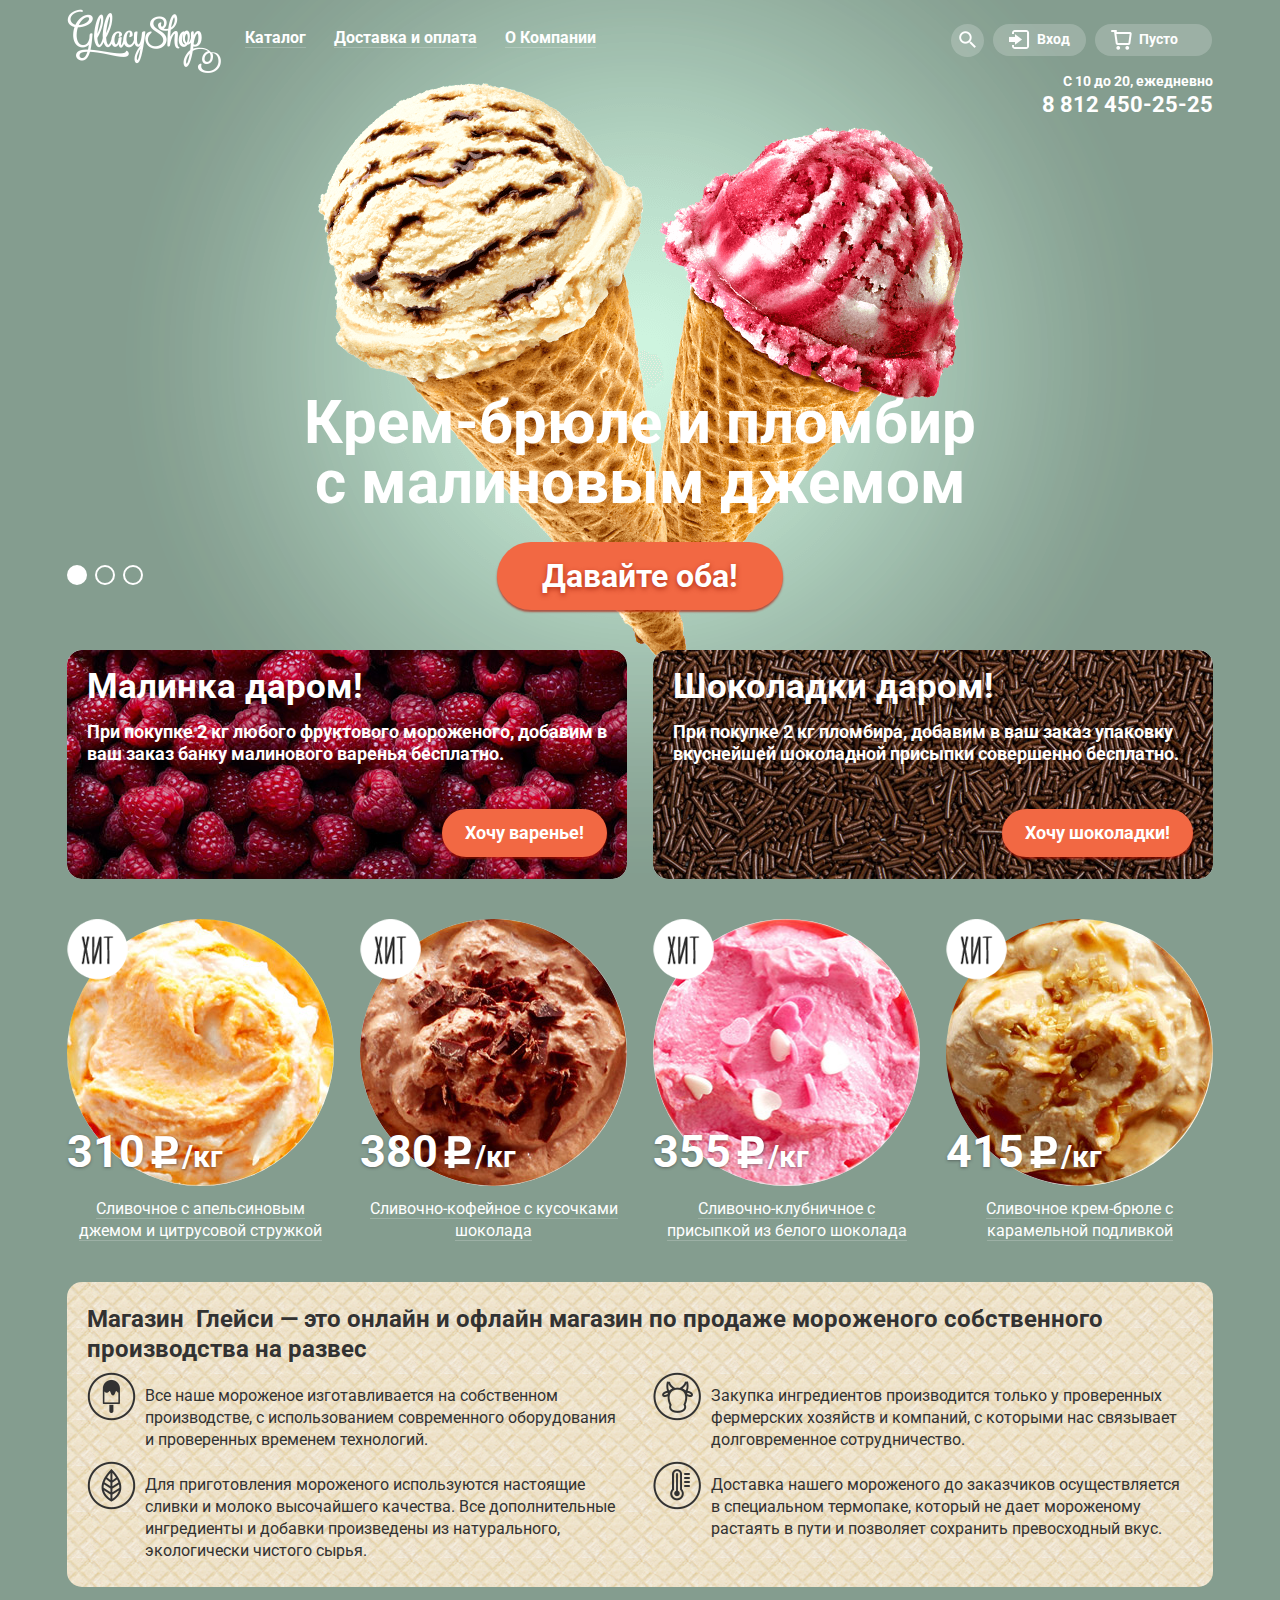
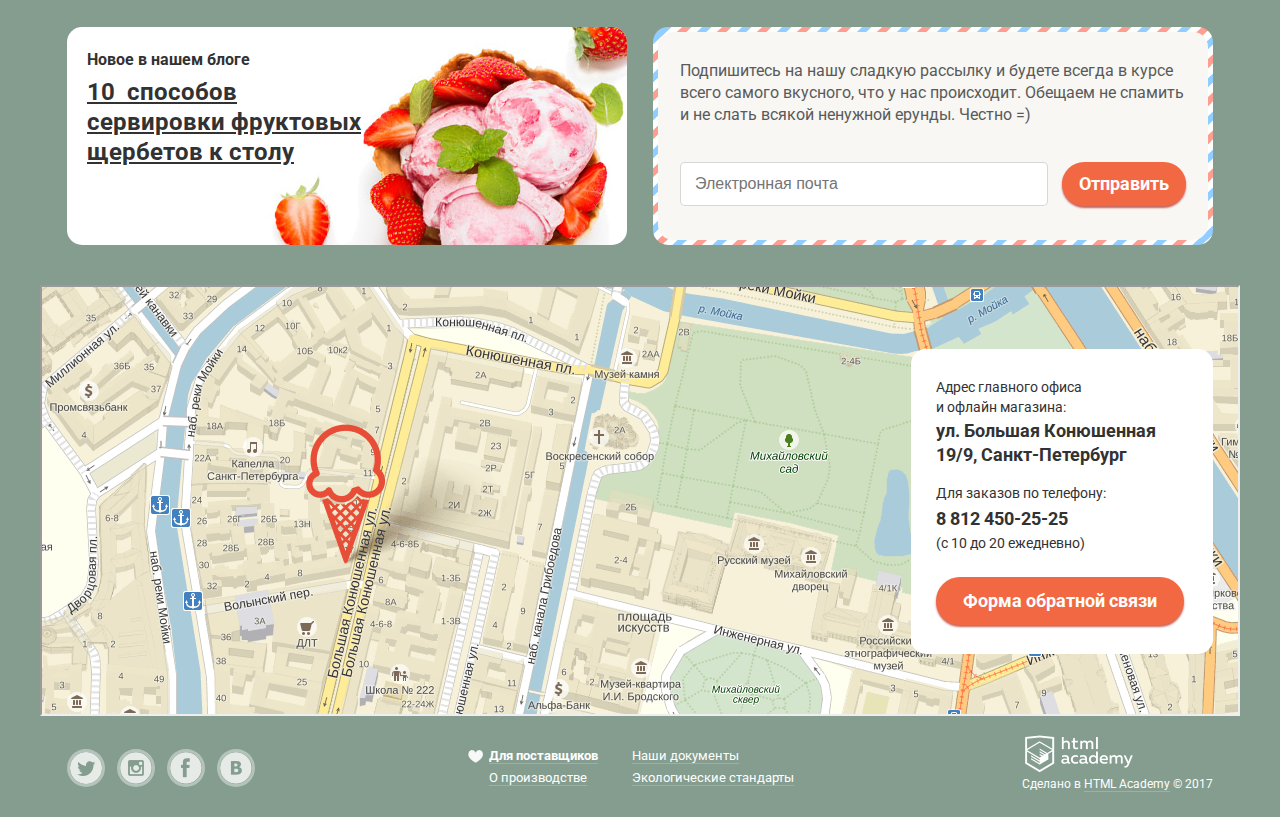
==== commit 5fa9312e: "15.05" ====
--- a/index.html
+++ b/index.html
@@ -1,286 +1,264 @@
 <!DOCTYPE html>
 <html lang="ru">
+
 <head>
-  <meta charset="utf-8">
-  <title>Магазин Глэйси</title>
-  <link href="https://fonts.googleapis.com/css?family=Roboto:400,500,700&amp;subset=cyrillic" rel="stylesheet">
-  <link rel="stylesheet" href="css/normalize.css">
-  <link rel="stylesheet" href="css/style.min.css">
+    <meta charset="utf-8">
+    <title>Магазин Глэйси</title>
+    <link href="https://fonts.googleapis.com/css?family=Roboto:400,500,700&amp;subset=cyrillic" rel="stylesheet">
+    <link rel="stylesheet" href="css/normalize.css">
+    <link rel="stylesheet" href="css/style.min.css">
 </head>
+
 <body>
-  <input type="radio" id="btn-1" name="toggle" checked>
-  <input type="radio" id="btn-2" name="toggle">
-  <input type="radio" id="btn-3" name="toggle">
-  <div class="site-wrapper">
-    <div class="content-wrapper">
-      <header class="main-header">
-        <div class="main-header-layout">
-          <nav class="main-nav">
-            <img src="img/logo.png" width="154" height="64" alt="Gllacy shop">
-            <ul class="main-menu">
-              <li class="rel"><a class="menu-item" href="#">Каталог</a>
-                <ul class="sub-menu">
-                  <li><a href="#"><span class="sub-menu-new">Новинки</span></a></li>
-                  <li><a href="catalog.html">Сливочное</a></li>
-                  <li><a href="#">Щербеты</a></li>
-                  <li><a href="#">Фруктовый лед</a></li>
-                  <li><a href="#">Мелорин</a></li>
-                 </ul>
-              </li>
-              <li><a class="menu-item" href="#">Доставка и оплата</a></li>
-              <li><a class="menu-item"  href="#">О Компании</a></li>
-            </ul>
-          </nav>
-          <div class="user-block">
-            <div class="block-search">
-              <a class="search" href="#"></a>
-              <form class="modal-search" method="post">
-          	    <input type="search" id="tip-search" name="user-search" placeholder="Что ищем?">
-                <label class="tip-search" for="tip-search">Что ищем?</label>
-              </form>
+    <input type="radio" id="btn-1" name="toggle" checked>
+    <input type="radio" id="btn-2" name="toggle">
+    <input type="radio" id="btn-3" name="toggle">
+    <div class="site-wrapper">
+        <div class="content-wrapper">
+            <header class="main-header">
+                <div class="main-header-layout">
+                    <nav class="main-nav">
+                        <img src="img/logo.png" width="154" height="64" alt="Gllacy shop">
+                        <ul class="main-menu">
+                            <li class="rel"><a class="menu-item" href="#">Каталог</a>
+                                <ul class="sub-menu">
+                                    <li><a href="#"><span class="sub-menu-new">Новинки</span></a>
+                                    </li>
+                                    <li><a href="catalog.html">Сливочное</a>
+                                    </li>
+                                    <li><a href="#">Щербеты</a>
+                                    </li>
+                                    <li><a href="#">Фруктовый лед</a>
+                                    </li>
+                                    <li><a href="#">Мелорин</a>
+                                    </li>
+                                </ul>
+                            </li>
+                            <li><a class="menu-item" href="#">Доставка и оплата</a>
+                            </li>
+                            <li><a class="menu-item" href="#">О Компании</a>
+                            </li>
+                        </ul>
+                    </nav>
+                    <div class="user-block">
+                        <div class="block-search">
+                            <a class="search" href="#"></a>
+                            <form class="modal-search" action="https://echo.htmlacademy.ru/" method="post">
+                                <input type="search" id="tip-search" name="user-search" placeholder="Что ищем?">
+                                <label class="tip-search" for="tip-search">Что ищем?</label>
+                            </form>
+                        </div>
+                        <div class="block-login">
+                            <a class="login" href="#">Вход</a>
+                            <div class="modal-login">
+                                <form class="login-form" action="https://echo.htmlacademy.ru/" method="post">
+                                    <input class="place-login" type="email" name="email" id="tip-email-form" placeholder="Электронная почта" required>
+                                    <label class="tip-email-form" for="tip-email-form">Электронная почта</label>
+                                    <input class="place-login" id="tip-password-form" type="password" name="password" placeholder="Пароль" required>
+                                    <label class="tip-password-form" for="tip-password-form">Пароль</label>
+                                    <button class="login-btn btn" type="submit">Войти</button>
+                                    <a class="restore link-white" href="#">Забыли пароль?</a>
+                                    <a class="registration link-white" href="#">Новая регистрация</a>
+                                </form>
+                            </div>
+                        </div>
+                        <div class="block-cart">
+                            <a class="cart" href="#">Пусто</a>
+                            <div class="modal-cart">В вашей корзине еще ничего нет:)</div>
+                        </div>
+                    </div>
+                </div>
+            </header>
+            <main>
+                <div class="contact-info">
+                    <p class="work-mode">С 10 до 20, ежедневно</p>
+                    <p class="phone">8 812 450-25-25</p>
+                </div>
+                <div class="slider">
+                    <div class="slide" id="slide1">
+                        <div class="slide-title">Крем-брюле и пломбир с малиновым джемом</div>
+                        <a class="slide-btn btn" href="#">Давайте оба!</a>
+                    </div>
+                    <div class="slide" id="slide2">
+                        <div class="slide-title">Шоколадный пломбир и лимонный сорбет</div>
+                        <a class="slide-btn btn" href="#">Давайте оба!</a>
+                    </div>
+                    <div class="slide" id="slide3">
+                        <div class="slide-title">Пломбир с помадкой и клубничный щербет</div>
+                        <a class="slide-btn btn" href="#">Давайте оба!</a>
+                    </div>
+                    <div class="slider-controls">
+                        <label for="btn-1"></label>
+                        <label for="btn-2"></label>
+                        <label for="btn-3"></label>
+                    </div>
+                </div>
+                <section class="proposal">
+                    <div class="proposal-item">
+                        <p class="proposal-title">Малинка даром!</p>
+                        <p class="proposal-desc">При покупке 2 кг любого фруктового мороженого, добавим в ваш заказ банку малинового варенья бесплатно.</p>
+                        <a class="proposal-btn btn" href="#">Хочу варенье!</a>
+                    </div>
+                    <div class="proposal-item">
+                        <p class="proposal-title">Шоколадки даром!</p>
+                        <p class="proposal-desc">При покупке 2 кг пломбира, добавим в ваш заказ упаковку вкуснейшей шоколадной присыпки совершенно бесплатно.</p>
+                        <a class="proposal-btn btn" href="#">Хочу шоколадки!</a>
+                    </div>
+                </section>
+                <section class="product">
+                    <div class="product-item product-item-hit">
+                        <div class="product-photo">
+                            <img src="img/shop-creamy-orange.jpg" width="267" height="267" alt="Сливочное с апельсиновым джемом и цитрусовой стружкой">
+                        </div>
+                        <div class="product-price">
+                            <span class="big-price"> 310 </span> /кг
+                        </div>
+                        <div class="product-title"><a class="link" href="#">Сливочное с апельсиновым джемом и цитрусовой стружкой</a>
+                        </div>
+                        <div class="quick-view"></div>
+                        <a class="quick-view-btn btn" href="#">Быстрый просмотр</a>
+
+                    </div>
+                    <div class="product-item product-item-hit">
+                        <div class="product-photo">
+                            <img src="img/shop-creamy-coffee.jpg" width="267" height="267" alt="Сливочно-кофейное с кусочками шоколада">
+                        </div>
+                        <div class="product-price">
+                            <span class="big-price"> 380 </span> /кг
+                        </div>
+                        <div class="product-title"><a class="link" href="#">Сливочно-кофейное с кусочками шоколада</a>
+                        </div>
+                        <div class="quick-view"></div>
+                        <a class="quick-view-btn btn" href="#">Быстрый просмотр</a>
+                    </div>
+                    <div class="product-item product-item-hit">
+                        <div class="product-photo">
+                            <img src="img/shop-creamy-strawberry.jpg" width="267" height="267" alt="Сливочно-клубничное с присыпкой из белого шоколада">
+                        </div>
+                        <div class="product-price">
+                            <span class="big-price"> 355 </span> /кг
+                        </div>
+                        <div class="product-title"><a class="link" href="#">Сливочно-клубничное с присыпкой из белого шоколада</a>
+                        </div>
+                        <div class="quick-view"></div>
+                        <a class="quick-view-btn btn" href="#">Быстрый просмотр</a>
+                    </div>
+                    <div class="product-item product-item-hit">
+                        <div class="product-photo">
+                            <img src="img/shop-cream-brulee.jpg" width="267" height="267" alt="Сливочное крем-брюле с карамельной подливкой">
+                        </div>
+                        <div class="product-price">
+                            <span class="big-price"> 415 </span> /кг
+                        </div>
+                        <div class="product-title"><a class="link" href="#">Сливочное крем-брюле с карамельной подливкой</a>
+                        </div>
+                        <div class="quick-view"></div>
+                        <a class="quick-view-btn btn" href="#">Быстрый просмотр</a>
+                    </div>
+                </section>
+                <section class="about">
+                    <p class="about-main">
+                        Магазин &nbsp;Глейси — это онлайн и офлайн магазин по продаже мороженого собственного производства на развес
+                    </p>
+                    <div class="about-content">
+                        <p class="main-text">
+                            Все наше мороженое изготавливается на собственном производстве, с использованием современного оборудования и проверенных временем технологий.
+                        </p>
+                        <p class="main-text">
+                            Закупка ингредиентов производится только у проверенных фермерских хозяйств и компаний, с которыми нас связывает долговременное сотрудничество.
+                        </p>
+                        <p class="main-text">
+                            Для приготовления мороженого используются настоящие сливки и молоко высочайшего качества. Все дополнительные ингредиенты и добавки произведены из натурального, экологически чистого сырья.
+                        </p>
+                        <p class="main-text">
+                            Доставка нашего мороженого до заказчиков осуществляется в специальном термопаке, который не дает мороженому растаять в пути и позволяет сохранить превосходный вкус.
+                        </p>
+                    </div>
+                </section>
+                <section class="blog-subscribe">
+                    <div class="blog">
+                        <div class="conteiner-blog">
+                            <p class="text-blog">Новое в нашем блоге</p>
+                            <a class="blog-news" href="#">10&nbsp; способов сервировки фруктовых щербетов к столу</a>
+                        </div>
+                    </div>
+                    <div class="subscribe">
+                        <div class="conteiner-subscribe">
+                            <p class="text-subscribe">
+                                Подпишитесь на нашу сладкую рассылку и будете всегда в курсе всего самого вкусного, что у нас происходит. Обещаем не спамить и не слать всякой ненужной ерунды. Честно =)
+                            </p>
+                            <form class="subscribe-form" action="https://echo.htmlacademy.ru/" method="post">
+                                <input type="email" id="tip-email" name="email" placeholder="Электронная почта" required>
+                                <label class="tip" for="tip-email">Электронная почта</label>
+                                <button class="send-email-btn btn" type="submit">Отправить</button>
+                            </form>
+                        </div>
+                    </div>
+                </section>
+                <section class="map">
+                    <iframe src="https://api-maps.yandex.ru/frame/v1/-/C6u5NAZT" width="1200" height="431"></iframe>
+                    <div class="address">
+                        <p class="text-address">
+                            Адрес главного офиса
+                            <br> и офлайн магазина:</p>
+                        <p class="main-address">
+                            ул. Большая Конюшенная
+                            <br> 19/9, Санкт-Петербург</p>
+                        <p class="text-address">
+                            Для заказов по телефону:</p>
+                        <p class="main-address">
+                            8 812 450-25-25</p>
+                        <p class="text-address">(с 10 до 20 ежедневно)</p>
+                        <a href="feedback.html" class="address-btn btn">Форма обратной связи</a>
+                    </div>
+                </section>
+            </main>
+            <footer class="main-footer">
+                <div class="main-footer-layout">
+                    <section class="footer-social">
+                        <a class="social-btn social-btn-tw" href="#">Твиттер</a>
+                        <a class="social-btn social-btn-inst" href="#">Инстаграм</a>
+                        <a class="social-btn social-btn-fb" href="#">Фейсбук</a>
+                        <a class="social-btn social-btn-vk" href="#">Вконтакте</a>
+                    </section>
+                    <section class="footer-about">
+                        <ul>
+                            <li><a class="supplier link" href="#">Для поставщиков</a>
+                            </li>
+                            <li><a class="link" href="#">О производстве</a>
+                            </li>
+                        </ul>
+                        <ul>
+                            <li><a class="link" href="#">Наши документы</a>
+                            </li>
+                            <li><a class="link" href="#">Экологические стандарты</a>
+                            </li>
+                        </ul>
+                    </section>
+                    <section class="footer-copyright">
+                        <a href="https://htmlacademy.ru/intensive/htmlcss"><img class="footer-logo" src="img/logo-html-academy.png" width="108" height="38" alt="Интенсивный онлайн курс «Базовый HTML и CSS»">
+                        </a>
+                        <p class="made-copyright">Сделано в <a class="link" href="https://htmlacademy.ru/intensive/htmlcss">HTML Academy</a> &#169; 2017</p>
+                    </section>
+                </div>
+            </footer>
+            <div class="modal-feedback">
+                <button class="modal-feedback-close" type="button" title="Закрыть">Закрыть</button>
+                <p>Мы обязательно вам ответим!</p>
+                <form class="modal-feedback-form" action="https://echo.htmlacademy.ru/" method="post">
+                    <input class="modal-feedback-name" id="tip-name" type="text" name="name" placeholder="Как вас зовут?">
+                    <label class="tip-name" for="tip-name">Как вас зовут?</label>
+                    <input class="modal-feedback-email" id="tip-emai2" type="email" name="email" placeholder="Ваша почта для ответа?">
+                    <label class="tip-email2" for="tip-emai2">Ваша почта для ответа?</label>
+                    <textarea class="modal-feedback-letter" name="letter" id="tip-letter" placeholder="Напишите что-нибудь..."></textarea>
+                    <label class="tip-letter" for="tip-letter">Напишите что-нибудь...</label>
+                    <button class="modal-feedback-btn btn" type="submit">Отправить</button>
+                </form>
             </div>
-            <div class="block-login">
-              <a class="login" href="#">Вход</a>
-              <div class="modal-login">
-                <form class="login-form" method="post">
-                  <input class="place-login" type="email" name="email" id="tip-email-form" placeholder="Электронная почта" required>
-                  <label class="tip-email-form" for="tip-email-form">Электронная почта</label>
-                  <input class="place-login" id="tip-password-form" type="password" name="password" placeholder="Пароль" required>
-                  <label class="tip-password-form" for="tip-password-form">Пароль</label>
-                  <button class="login-btn btn" type="submit">Войти</button>
-                  <a class="restore link-white" href="#">Забыли пароль?</a>
-                  <a class="registration link-white" href="#">Новая регистрация</a>
-                </form>
-              </div>
-            </div>
-            <div class="block-cart">
-              <a class="cart" href="#">Пусто</a>
-              <div class="modal-cart">В вашей корзине еще ничего нет:)</div>
-            </div>
-          </div>
+            <div class="modal-overlay"></div>
         </div>
-      </header>
-      <main>
-        <div class="contact-info">
-          <p class="work-mode">С 10 до 20, ежедневно</p>
-          <p class="phone">8 812 450-25-25</p>
-        </div>
-        <div class="slider">
-          <div class="slide" id="slide1">
-            <div class="slide-title">Крем-брюле и пломбир с малиновым джемом</div>
-            <a class="slide-btn btn" href="#">Давайте оба!</a>
-          </div>
-          <div class="slide" id="slide2">
-            <div class="slide-title">Шоколадный пломбир и лимонный сорбет</div>
-            <a class="slide-btn btn" href="#">Давайте оба!</a>
-          </div>
-          <div class="slide" id="slide3">
-            <div class="slide-title">Пломбир с помадкой и клубничный щербет</div>
-            <a class="slide-btn btn" href="#">Давайте оба!</a>
-          </div>
-          <div class="slider-controls">
-            <label for="btn-1"></label>
-            <label for="btn-2"></label>
-            <label for="btn-3"></label>
-          </div>
-        </div>
-        <section class="proposal">
-          <div class="proposal-item">
-            <p class="proposal-title">Малинка даром!</p>
-            <p class="proposal-desc">При покупке 2 кг любого фруктового мороженого, добавим в ваш заказ банку малинового варенья бесплатно.</p>
-            <a class="proposal-btn btn" href="#">Хочу варенье!</a>
-          </div>
-          <div class="proposal-item">
-            <p class="proposal-title">Шоколадки даром!</p>
-            <p class="proposal-desc">При покупке 2 кг пломбира, добавим в ваш заказ упаковку вкуснейшей шоколадной присыпки совершенно бесплатно.</p>
-            <a class="proposal-btn btn" href="#">Хочу шоколадки!</a>
-          </div>
-        </section>
-        <section class="product">
-          <div class="product-item product-item-hit">
-            <div class="product-photo">
-              <img src="img/shop-creamy-orange.jpg" width="267" height="267" alt="Сливочное с апельсиновым джемом и цитрусовой стружкой">
-            </div>
-			<div class="product-price">
-			  <span class="big-price"> 310 </span>
-			  /кг
-			</div>
-			<div class="product-title"><a class="link" href="#">Сливочное с апельсиновым джемом и цитрусовой стружкой</a></div>
-			<div class="quick-view"></div>
-			<a class="quick-view-btn btn" href="#">Быстрый просмотр</a>
-		  </div>
-		  <div class="product-item product-item-hit">
-            <div class="product-photo">
-              <img src="img/shop-creamy-coffee.jpg" width="267" height="267" alt="Сливочно-кофейное с кусочками шоколада">
-            </div>
-			<div class="product-price">
-			  <span class="big-price"> 380 </span>
-			  /кг
-			</div>
-			<div class="product-title"><a class="link" href="#">Сливочно-кофейное с кусочками шоколада</a></div>
-			<div class="quick-view"></div>
-			<a class="quick-view-btn btn" href="#">Быстрый просмотр</a>
-		  </div>
-		  <div class="product-item product-item-hit">
-            <div class="product-photo">
-              <img src="img/shop-creamy-strawberry.jpg" width="267" height="267" alt="Сливочно-клубничное с присыпкой из белого шоколада">
-            </div>
-			<div class="product-price">
-			  <span class="big-price"> 355 </span>
-			  /кг
-			</div>
-			<div class="product-title"><a class="link" href="#">Сливочно-клубничное с присыпкой из белого шоколада</a></div>
-			<div class="quick-view"></div>
-			<a class="quick-view-btn btn" href="#">Быстрый просмотр</a>
-		  </div>
-		  <div class="product-item product-item-hit">
-            <div class="product-photo">
-              <img src="img/shop-cream-brulee.jpg" width="267" height="267" alt="Сливочное крем-брюле с карамельной подливкой">
-            </div>
-			<div class="product-price">
-			  <span class="big-price"> 415 </span>
-			  /кг
-			</div>
-			<div class="product-title"><a class="link" href="#">Сливочное крем-брюле с карамельной подливкой</a></div>
-			<div class="quick-view"></div>
-			<a class="quick-view-btn btn" href="#">Быстрый просмотр</a>
-		  </div>
-		</section>
-		<section class="about">
-		  <p class="about-main">
-			Магазин &nbsp;Глейси — это онлайн и офлайн магазин по продаже мороженого собственного производства на развес
-		  </p>
-		  <div class="about-content">
-			<p class="main-text">
-			  Все наше мороженое изготавливается на собственном производстве, с использованием современного оборудования и проверенных временем технологий.
-			</p>
-			<p class="main-text">
-			  Закупка ингредиентов  производится только у проверенных фермерских хозяйств и компаний, с которыми нас связывает долговременное сотрудничество.
-			</p>
-		    <p class="main-text">
-			  Для приготовления мороженого используются настоящие сливки и молоко высочайшего качества. Все дополнительные ингредиенты и добавки произведены из натурального, экологически чистого сырья. 
-			</p>
-		  	<p class="main-text">
-			  Доставка нашего мороженого до заказчиков осуществляется в специальном термопаке, который не дает мороженому растаять в пути и позволяет сохранить превосходный вкус.
-			</p>
-		  </div>
-		</section>
-		<section class="blog-subscribe">
-		  <div class="blog">
-		    <div class="conteiner-blog">
-			  <p class="text-blog">Новое в нашем блоге</p>
-			  <a class="blog-news" href="#">10&nbsp; способов сервировки фруктовых щербетов к столу</a>
-		    </div>
-		   </div>
-		  <div class="subscribe">
-		    <div class="conteiner-subscribe">
-			  <p class="text-subscribe">
-			    Подпишитесь на нашу сладкую рассылку и будете всегда в курсе всего самого вкусного, что у нас происходит. Обещаем не спамить и не слать всякой ненужной ерунды. Честно =) 
-			  </p>
-			  <form class="subscribe-form" method="post" action="#">
-			     <input type="email" id="tip-email" name="email" placeholder="Электронная почта" required>
-			     <label class="tip" for="tip-email">Электронная почта</label>
-			    <button class="send-email-btn btn" type="submit">Отправить</button>
-			  </form>
-			</div>
-		  </div>
-		</section>
-		<section class="map">
-		  <div class="address">
-			<p class="text-address">
-			  Адрес главного офиса<br>
-			  и офлайн магазина:</p>
-			<p class="main-address">
-			  ул. Большая Конюшенная<br>
-			  19/9, Санкт-Петербург</p>
-			<p class="text-address">
-			  Для заказов по телефону:</p>
-			<p class="main-address">
-			  8 812 450-25-25</p>
-			<p class="text-address">(с 10 до 20 ежедневно)</p>
-			<a href="#" class="address-btn btn">Форма обратной связи</a>
-		  </div>
-		</section>
-	  </main>
-	  <footer class="main-footer">
-	    <div class="main-footer-layout">
-	  	  <section class="footer-social">
-		    <a class="social-btn social-btn-tw" href="#">Твиттер</a>
-		    <a class="social-btn social-btn-inst" href="#">Инстаграм</a>
-   		    <a class="social-btn social-btn-fb" href="#">Фейсбук</a>
-			<a class="social-btn social-btn-vk" href="#">Вконтакте</a>
-		  </section>
-		  <section class="footer-about">
-		    <ul>
-		  	  <li><a class="supplier link" href="#">Для поставщиков</a></li>
-			  <li><a class="link" href="#">О производстве</a></li>
-			</ul>
-			<ul>
-			  <li><a class="link" href="#">Наши документы</a></li>
-			  <li><a class="link" href="#">Экологические стандарты</a></li>
-		    </ul>
-  		  </section>
-	  	  <section class="footer-copyright">
-		    <a href="https://htmlacademy.ru/intensive/htmlcss"><img class="footer-logo" src="img/logo-html-academy.png" width="108" height="38" alt="Интенсивный онлайн курс «Базовый HTML и CSS»"></a>
-			<p class="made-copyright">Сделано в <a class="link" href="https://htmlacademy.ru/intensive/htmlcss">HTML Academy</a> &#169; 2017</p>
-		  </section>
-		</div>
-	  </footer>
-
-      <div class="modal-feedback">
-      	<button class="modal-feedback-close" type="button" title="Закрыть">Закрыть</button>
-      	<p>Мы обязательно вам ответим!</p>
-      	<form class="modal-feedback-form" method="post">
-      	  <input class="modal-feedback-name" id="tip-name" type="text" name="name" placeholder="Как вас зовут?" required>
-      	  <label class="tip-name" for="tip-name">Как вас зовут?</label>
-      	  <input class="modal-feedback-email" id="tip-emai2" type="email" name="email" placeholder="Ваша почта для ответа?" required>
-      	  <label class="tip-email2" for="tip-emai2">Ваша почта для ответа?</label>
-      	  <textarea class="modal-feedback-letter" name="letter" id="tip-letter" placeholder="Напишите что-нибудь..." required></textarea>
-      	  <label class="tip-letter" for="tip-letter">Напишите что-нибудь...</label>
-      	  <button class="modal-feedback-btn btn" type="submit">Отправить</button>
-      	</form>
-
-      </div>
-      <div class="modal-overlay"></div>
-     
-
-	</div>
-  </div>
-  
-
-
-  <script type="text/javascript">
-    var addresslink = document.querySelector(".address-btn");
-    var addresspopup = document.querySelector(".modal-feedback");
-    var addressoverlay = document.querySelector(".modal-overlay");
-    var addressclose = addresspopup.querySelector(".modal-feedback-close");
-    
-    var addressform = addresspopup.querySelector(".modal-feedback-form");
-    var addressname = addresspopup.querySelector("[name=name]");
-    var addressemail = addresspopup.querySelector("[name=email]");
-
-    addresslink.addEventListener("click", function(evt) {
-      evt.preventDefault();
-      addresspopup.classList.add("modal-feedback-show");
-      addressoverlay.classList.add("overlay-show");
-      addressname.focus();
-    });
-
-
-    addressclose.addEventListener("click", function(evt) {
-      evt.preventDefault();
-      addresspopup.classList.remove("modal-feedback-show");
-      addressoverlay.classList.remove("overlay-show");
-    
-      });
-
-    addressform.addEventListener("submit", function(evt) {
-      if (!addressname.value || !addressemail.value) {
-      	evt.preventDefault();
-      	console.log("Нужно ввести имя и email");
-      }
-    });
-
-  </script>
+    </div>
+    <script src="js/script.min.js"></script>
 </body>
+
 </html>--- a/css/style.min.css
+++ b/css/style.min.css
@@ -1 +1 @@
-*,::after,::before{-webkit-box-sizing:inherit;box-sizing:inherit}html{-webkit-box-sizing:border-box;box-sizing:border-box}body,html{min-width:1200px;margin:0;padding:0;font-family:"Roboto","Arial",sans-serif;font-size:16px;line-height:1.2;color:#fff;font-weight:700;background-color:#849d8f}.sprite-gllasy{background-image:url(spritesheet.png);background-repeat:no-repeat;display:block}.sprite-gllasy-cart{width:21px;height:20px;background-position:-10px -10px}.sprite-gllasy-cart-full{width:21px;height:20px;background-position:-10px -50px}.sprite-gllasy-fb{width:32px;height:32px;background-position:-10px -90px}.sprite-gllasy-heart{width:15px;height:13px;background-position:-10px -142px}.sprite-gllasy-hit{width:61px;height:61px;background-position:-10px -175px}.sprite-gllasy-icon-cow{width:48px;height:49px;background-position:-10px -256px}.sprite-gllasy-icon-icecream{width:49px;height:49px;background-position:-10px -325px}.sprite-gllasy-icon-sheet{width:49px;height:49px;background-position:-10px -394px}.sprite-gllasy-icon-thermometer{width:48px;height:49px;background-position:-10px -463px}.sprite-gllasy-input{width:21px;height:19px;background-position:-10px -532px}.sprite-gllasy-input-hover{width:21px;height:19px;background-position:-10px -571px}.sprite-gllasy-inst{width:32px;height:32px;background-position:-10px -610px}.sprite-gllasy-pag-next{width:9px;height:14px;background-position:-10px -662px}.sprite-gllasy-pag-prev{width:9px;height:14px;background-position:-10px -696px}.sprite-gllasy-ruble{width:31px;height:36px;background-position:-10px -730px}.sprite-gllasy-search{width:17px;height:17px;background-position:-10px -786px}.sprite-gllasy-search-hover{width:17px;height:17px;background-position:-10px -823px}.sprite-gllasy-twitter,.sprite-gllasy-vk{width:32px;height:32px;background-position:-10px -860px}.sprite-gllasy-vk{background-position:-10px -912px}.sprite-gllasy-zcart-hover{width:21px;height:20px;background-position:-10px -964px}.inside-page{background:linear-gradient(to bottom,#9db1a5 150px,#849d8f)}body>input[type=radio]{display:none}.site-wrapper{min-width:1200px;background-repeat:no-repeat;background-position:top center;-webkit-transition:background-image .5s ease,background-image .5s ease;transition:background-image .5s ease,background-image .5s ease}.site-wrapper::after,.site-wrapper::before{content:"";visibility:hidden}.site-wrapper::before{background-image:url(../img/slide-2.png)}.site-wrapper::after{background-image:url(../img/slide-3.png)}.content-wrapper{width:1200px;margin:0 auto;padding:0 27px}.slider{position:relative;padding-top:320px;text-align:center;color:#fff}.main-header-layout::before,.slide{display:none}.slide-title{width:700px;margin:0 auto 28px;font-weight:700;font-size:60px;line-height:60.35px}.slide-btn{display:inline-block;vertical-align:top;padding:12px 45px;font-size:32px;font-weight:700;line-height:44px;color:#fff;text-decoration:none;text-shadow:0 2px 5px rgba(160,32,11,.76);background:#f26843;border-radius:100px}.slider-controls{position:absolute;bottom:25px;left:0;z-index:20;font-size:0}.slider-controls label{display:inline-block;vertical-align:top;width:20px;height:20px;margin-right:8px;background-color:transparent;border:2px solid #fff;border-radius:50%;cursor:pointer}.slider-controls label:hover{background-color:rgba(255,255,255,.4)}.slider-controls label:active{background-color:#fff}#btn-1:checked~.site-wrapper #slide1,#btn-2:checked~.site-wrapper #slide2,#btn-3:checked~.site-wrapper #slide3{display:block}#btn-1:checked~.site-wrapper{background-color:#849d8f;background-image:url(../img/slide-1.png)}#btn-2:checked~.site-wrapper{background-color:#8996a6;background-image:url(../img/slide-2.png)}#btn-3:checked~.site-wrapper{background-color:#9d8b84;background-image:url(../img/slide-3.png)}#btn-1:checked~.site-wrapper label[for=btn-1],#btn-2:checked~.site-wrapper label[for=btn-2],#btn-3:checked~.site-wrapper label[for=btn-3]{background-color:#fff}.main-header-layout{padding-top:9px;display:-webkit-box;display:-ms-flexbox;display:flex;-webkit-box-pack:justify;-ms-flex-pack:justify;justify-content:space-between}.main-nav{width:560px;margin:0}.main-nav img{float:left;margin-right:10px}.main-menu{padding:0;font-size:0;list-style:none;margin:0 0 5px}.main-menu>li{position:relative;display:inline-block;vertical-align:top;margin-top:13px;z-index:3}.main-menu .menu-item{display:block;color:#fff;font-size:16px;line-height:18px;margin:7px 14px;text-decoration:none;border-bottom:1px solid rgba(255,255,255,.2)}.main-menu .menu-item:first-of-type::after{content:"";position:absolute;top:30px;right:0;width:100%;height:10px}.main-menu li:hover .menu-item::before{background-color:#f7f6f3}.main-menu .menu-item:active,.main-menu li:hover .menu-item{color:#333;border-bottom:none}.main-menu .current::before,.main-menu .menu-item:active::before,.main-menu li:hover .menu-item::before{content:"";top:0;left:0;position:absolute;border-radius:26px;width:100%;height:32px;z-index:-1}.main-menu .menu-item:active::before{-webkit-box-shadow:inset 0 2px 1px #696969;box-shadow:inset 0 2px 1px #696969;background-color:#ededed}.main-menu .current::before{background-color:#d07058}.main-menu .current{border-bottom:none}.main-menu .sub-menu{position:absolute;top:37px;left:-7px;display:none;margin:0;padding:0;list-style:none;background:#f8f7f4;width:143px;height:172px;border-radius:5px;-webkit-box-shadow:0 20px 20px rgba(0,0,0,.4);box-shadow:0 20px 20px rgba(0,0,0,.4);z-index:10}.block-search:hover .modal-search,.main-menu>li:hover .sub-menu,.sub-menu a{display:block}.sub-menu li{margin-top:3px}.sub-menu a{color:#323232;text-decoration:none;font-size:14px;font-weight:400;padding:6px 20px}.sub-menu-new{font-weight:700}.sub-menu li:first-child::after{content:"";display:block;border-bottom:1px solid #d1d0ce;margin-top:6px;margin-right:8px;margin-left:6px}.sub-menu a:hover{background-color:#fbded7}.sub-menu a:active{background-color:#f6b5a5}.sub-menu .menu-current{background-color:#d07058}.user-block{position:relative;margin-top:15px;width:267px}.user-block .block-search{position:relative;display:inline-block;vertical-align:top;margin-left:5px;width:33px;height:33px;background-color:rgba(255,255,255,.2);border-radius:50%}.block-search .search::before,.block-search:hover .search::before{content:"";position:absolute;top:7px;left:8px;width:17px;height:17px;background:url(../img/sprite-gllasy.png) no-repeat;background-position:-10px -786px}.block-search:hover{background-color:#f8f7f4;cursor:pointer}.block-search:hover .search::before{background-position:-10px -823px}.block-cart-full::after,.block-cart::after,.block-login::after,.block-search::after{content:"";position:absolute;top:30px;right:0;width:100px;height:20px}.user-block .modal-search{display:none;position:absolute;top:37px;right:0;width:341px;height:85px;padding:20px 15px;background-color:#f8f7f4;border-radius:6px;-webkit-box-shadow:0 20px 20px rgba(0,0,0,.4);box-shadow:0 20px 20px rgba(0,0,0,.4);z-index:15}.modal-search input,.modal-search label{font-weight:400;font-family:"Roboto","Arial",sans-serif}.modal-search input{width:312px;height:44px;border:1px solid #d3d3d2;border-radius:5px;background-color:#fff;padding-left:15px;font-size:14px;line-height:24px;color:#999}.modal-search input:hover{-webkit-box-shadow:inset 0 0 0 1px rgba(178,178,178,.5);box-shadow:inset 0 0 0 1px rgba(178,178,178,.5)}.modal-search label{position:absolute;font-size:0;top:5px;left:28px;line-height:13px;color:#5b9ddf}.modal-search input:focus{outline:0;-webkit-box-shadow:inset 0 0 0 2px rgba(46,136,228,.5);box-shadow:inset 0 0 0 2px rgba(46,136,228,.5)}.modal-login input:focus+label,.modal-search input:focus+label{display:block;color:#5b9ddf;font-size:11px}.user-block .block-cart,.user-block .block-login{position:relative;display:inline-block;vertical-align:top;margin-left:5px;height:32px;background-color:rgba(255,255,255,.2);border-radius:100px;padding-left:44px;padding-top:5px}.user-block .cart,.user-block .login{font-size:14px;line-height:16px;font-weight:700;color:#fff;text-decoration:none}.user-block .block-login{width:93px}.user-block .block-cart,.user-block .block-full-cart{width:117px}.block-login .login::before,.block-login:hover .login::before{content:"";position:absolute;top:6px;left:16px;width:21px;height:19px;background:url(../img/sprite-gllasy.png) no-repeat;background-position:-10px -532px}.block-login:hover{background-color:#f8f7f4}.block-login:hover .login,.modal-login{color:#323232}.block-login:hover .login::before{background-position:-10px -571px}.modal-login{position:absolute;display:none;top:37px;right:0;width:277px;padding:20px 15px;background-color:#f8f7f4;border-radius:6px;-webkit-box-shadow:0 20px 20px rgba(0,0,0,.4);box-shadow:0 20px 20px rgba(0,0,0,.4);z-index:15}.modal-login input,.modal-login label{font-weight:400;font-family:"Roboto","Arial",sans-serif}.modal-login input{width:241px;height:44px;margin:0 0 20px;padding-left:15px;border:1px solid #d3d3d2;border-radius:5px;background-color:#fff;position:relative;font-size:14px;line-height:24px;color:#999}.modal-login .login-btn{float:left;margin-right:20px;display:inline-block;vertical-align:top;padding:12px 23px;font-size:18px;line-height:24px;font-weight:700;color:#fff;text-decoration:none;background:#f26843;border-radius:100px;border:0}.modal-login .registration,.modal-login .restore{font-size:13px;line-height:24px;font-weight:400;color:#323232;text-decoration:none;border-bottom:1px solid rgba(50,50,50,.3)}.block-login:hover .modal-login{display:block}.modal-login input:hover{-webkit-box-shadow:inset 0 0 0 1px rgba(178,178,178,.5);box-shadow:inset 0 0 0 1px rgba(178,178,178,.5)}.modal-login label{position:absolute;font-size:0;line-height:13px;color:#5b9ddf}.modal-login .tip-email-form{top:5px;left:30px}.modal-login .tip-password-form{top:70px;left:30px}.modal-login input:focus{outline:0;-webkit-box-shadow:inset 0 0 0 2px rgba(46,136,228,.5);box-shadow:inset 0 0 0 2px rgba(46,136,228,.5)}.modal-login input:valid{outline:0;-webkit-box-shadow:none;box-shadow:none;border:1px solid rgba(178,178,178,.5);font-size:16px;line-height:24px;font-weight:700;color:#323232;background-color:#fff}.modal-login input:valid+label{display:block;color:#999;font-size:11px}.block-cart:hover,.block-cart:hover .cart{background-color:#f8f7f4}.block-cart:hover .cart{color:#323232}.block-cart .cart::before,.block-cart-full .cart-full::before,.block-cart:hover .cart::before{content:"";position:absolute;top:6px;left:16px;width:21px;height:20px;background:url(../img/sprite-gllasy.png) no-repeat;background-position:-10px -964px}.block-cart .cart::before,.block-cart-full .cart-full::before{background-position:-10px -10px}.user-block .block-cart-full{position:relative;display:inline-block;vertical-align:top;margin-left:5px;height:32px;background-color:#f7f6f3;border-radius:100px;padding-left:44px;padding-top:5px;padding-right:16px}.user-block .cart-full{font-size:14px;line-height:16px;font-weight:700;text-decoration:none;color:#323232}.block-cart-full .cart-full::before{background-position:-10px -50px}.modal-cart-full,.user-block .modal-cart{position:absolute;display:none;top:37px;right:0;background-color:#f8f7f4;-webkit-box-shadow:0 20px 20px rgba(0,0,0,.4);box-shadow:0 20px 20px rgba(0,0,0,.4);font-weight:400;font-family:"Roboto","Arial",sans-serif}.user-block .modal-cart{height:60px;width:300px;padding:20px 15px;color:#000;border-radius:6px;z-index:15}.block-cart-full:hover .modal-cart-full,.block-cart:hover .modal-cart,.product-item:hover .quick-view,.product-item:hover .quick-view-btn{display:block}.modal-cart-full{width:540px;border-radius:5px;padding:16px 15px;color:#323232;font-size:13px;line-height:16px;z-index:20}.modal-cart-full table{margin:0;padding:0;border-collapse:collapse;height:96px}.breadcrumbs li,.modal-cart-full tr{vertical-align:top}.modal-cart-full td{padding-bottom:16px}.modal-cart-full .cart-delete{position:relative;font-size:0;width:25px;text-align:left;cursor:pointer}.modal-cart-full .cart-delete::after,.modal-cart-full .cart-delete::before{content:"";position:absolute;top:19px;left:-2px;width:14px;height:1px;background-color:#353535;border-radius:1px}.modal-cart-full .cart-delete::before{-webkit-transform:rotate(45deg);transform:rotate(45deg)}.modal-cart-full .cart-delete::after{-webkit-transform:rotate(-45deg);transform:rotate(-45deg)}.modal-cart-full .cart-photo{text-align:left;width:44px}.modal-cart-full .cart-name{width:247px;padding-top:10px;padding-right:25px}.modal-cart-full .cart-price{width:123px;padding-top:10px}.cart-price .grey-price{color:#999}.modal-cart-full .cart-total{width:68px;padding-top:10px}.modal-cart-full .cart-photo img{border-radius:50%}.modal-cart-full .line-cart{width:100%;height:1px;background-color:#cacac7;margin-bottom:15px;margin-top:1px}.modal-cart-full .total{text-align:right;font-size:15px;line-height:18px;color:#323232;font-weight:700;margin-bottom:13px}.modal-cart-full .place-order-btn{float:right;display:inline-block;vertical-align:top;padding:11px 15px;font-size:18px;line-height:24px;font-weight:700;color:#fff;text-decoration:none;background:#f26843;border-radius:34px;border:0}.breadcrumbs-contact{display:-webkit-box;display:-ms-flexbox;display:flex;-webkit-box-pack:justify;-ms-flex-pack:justify;justify-content:space-between}.breadcrumbs{margin-top:25px;width:267px}.breadcrumbs ul,.pagination ul{margin:0;padding:0;list-style:none}.breadcrumbs li{position:relative;display:inline-block;padding-right:17px;color:#fff;font-size:14px;line-height:16px;font-weight:400}.breadcrumbs li::after{content:"»";position:absolute;right:3px}.breadcrumbs a{color:#fff;text-decoration:none;border-bottom:1px solid rgba(255,255,255,.2)}.breadcrumbs a:active,.breadcrumbs a:hover{color:#ffbc9e;text-decoration:none;border-bottom:1px solid rgba(255,188,158,.2)}.breadcrumbs .breadcrumbs-current::after,.proposal::before{display:none}.contact-info{width:267px;float:right;text-align:right;font-size:14px}.contact-info p{margin:0}.phone{padding-top:2px;font-size:22px}.proposal{display:-webkit-box;display:-ms-flexbox;display:flex;-webkit-box-pack:justify;-ms-flex-pack:justify;justify-content:space-between;margin-top:40px;margin-bottom:40px}.proposal-item{position:relative;width:560px;height:229px;border-radius:15px;padding-left:20px;padding-right:20px;padding-top:16px}.proposal-item:first-child{background-color:#951c3c;background-image:url(../img/raspberry-background.jpg)}.proposal-item:last-child{background-color:#5d4131;background-image:url(../img/chocolate-background.jpg)}.proposal-title{padding:0;font-size:35px;line-height:41px;margin:0 0 14px}.proposal-desc{padding:0;font-size:18px;line-height:22px;margin:0 0 43px}.proposal-btn{position:absolute;bottom:22px;right:20px;display:inline-block;vertical-align:top;padding:12px 23px;font-size:18px;line-height:24px;font-weight:700;color:#fff;text-decoration:none;background:#f26843;border-radius:100px}.product{font-size:0}.product-item{position:relative;display:inline-block;vertical-align:top;width:267px;margin-right:26px;margin-bottom:40px;line-height:22px;font-size:16px;min-height:323px}.product-item:nth-child(4n){margin-right:0}.product-item-hit::before,.product-item-hit:hover::before{content:"";position:absolute;top:0;left:0;width:61px;height:61px;background:url(../img/sprite-gllasy.png) no-repeat;background-position:-10px -175px;z-index:2}.product-item-hit:hover::before{z-index:6}.product-item .quick-view{position:absolute;background-color:rgba(248,247,244,.3);width:293px;height:405px;top:-6px;left:-13px;border-radius:5px;-webkit-box-shadow:0 20px 20px rgba(0,0,0,.4);box-shadow:0 20px 20px rgba(0,0,0,.4);z-index:3}.product-item .quick-view-btn{position:absolute;left:33px;bottom:-55px;vertical-align:top;font-size:18px;line-height:24px;color:#fefefe;text-decoration:none;font-weight:700;padding:12px 17px;background:#f26843;border-radius:100px;z-index:7}.product-item .quick-view,.product-item .quick-view-btn{display:none}.product-item .product-photo{position:relative;margin-bottom:12px;width:267px;height:267px;z-index:1}.product-item:hover .product-photo{z-index:5}.product-photo img{max-width:100%;border-radius:50%}.product-item .product-price{position:absolute;top:208px;left:0;font-size:30px;line-height:45px;text-shadow:0 1px 3px rgba(49,50,53,.5);z-index:2}.product-item:hover .product-price,.product-item:hover .product-title{z-index:6}.product-price .big-price{font-size:45px;padding-right:26px}.product-price .big-price::after{content:"";position:absolute;bottom:8px;left:83px;width:31px;height:36px;background-image:url(../img/sprite-gllasy.png);background-repeat:no-repeat;background-position:-10px -730px}.product-item .product-title{position:relative;z-index:1;text-align:center;padding:0 6px;font-weight:400}.product-title a{font-size:16px;line-height:22px;text-align:center;color:#fff;text-decoration:none;border-bottom:1px solid rgba(255,255,255,.2)}.product-title a:hover{color:#ffbc9e;border-bottom:1px solid rgba(255,188,158,.2)}.about{padding:22px 20px 15px;margin-bottom:40px;background-color:#ecdfc6;background:url(../img/waffle-background1.jpg);border-radius:15px}.about .about-main{font-size:24px;line-height:30px;color:#323232;font-family:"Roboto","Arial",sans-serif;margin:0 0 8px}.about .about-content{display:-webkit-box;display:-ms-flexbox;display:flex;-webkit-box-pack:justify;-ms-flex-pack:justify;justify-content:space-between;-ms-flex-wrap:wrap;flex-wrap:wrap;font-size:16px;line-height:22px;color:#323232;font-weight:400}.about .main-text{position:relative;width:540px;margin:0;padding:13px 6px 10px 58px}.about .main-text::before{content:"";position:absolute;top:0;left:0;width:49px;height:49px;background:url(../img/sprite-gllasy.png) no-repeat}.about .main-text:first-child::before{background-position:-10px -325px}.about .main-text:nth-child(2)::before{background-position:-10px -256px}.about .main-text:nth-child(3)::before{background-position:-10px -394px}.about .main-text:nth-child(4)::before{background-position:-10px -463px}.blog-subscribe{display:-webkit-box;display:-ms-flexbox;display:flex;-webkit-box-pack:justify;-ms-flex-pack:justify;justify-content:space-between;margin-bottom:40px}.blog,.subscribe{width:560px;background-color:#fff;border-radius:15px}.blog{padding:22px 20px;background:url(../img/news-strawberry-background.jpg) no-repeat}.blog .conteiner-blog{width:287px;min-height:171px;color:#323232;font-size:16px;line-height:22px}.conteiner-blog .text-blog{margin:0 0 6px}.conteiner-blog .blog-news{color:#323232;font-size:24px;line-height:30px}.conteiner-blog .blog-news:active,.conteiner-blog .blog-news:hover{color:#e84d37}.subscribe{background-image:url(../img/mail-background-piece.png)}.subscribe .conteiner-subscribe{background-color:#f8f7f4;border-radius:15px;margin:5px;padding:28px 22px 34px}.subscribe .text-subscribe{margin:0 0 36px;font-size:16px;line-height:22px;font-weight:400;color:#5a5a5a}.subscribe-form{position:relative}.subscribe-form input{width:368px;padding:10px 14px;border-radius:5px;background-color:#fff;border:1px solid rgba(178,178,178,.52);font-size:16px;line-height:22px;color:#999;font-weight:400}.subscribe-form input:hover{-webkit-box-shadow:inset 0 0 0 1px rgba(178,178,178,.5);box-shadow:inset 0 0 0 1px rgba(178,178,178,.5)}.subscribe-form label{position:absolute;font-size:0;top:-15px;left:15px;line-height:13px;font-weight:400;color:#5b9ddf;font-family:"Roboto","Arial",sans-serif}.subscribe-form input:focus{outline:0;-webkit-box-shadow:inset 0 0 0 2px rgba(46,136,228,.5);box-shadow:inset 0 0 0 2px rgba(46,136,228,.5)}.subscribe-form input:focus+label{display:block;color:#5b9ddf;font-size:11px}.subscribe-form input:valid{outline:0;-webkit-box-shadow:none;box-shadow:none;border:1px solid rgba(178,178,178,.5);font-size:16px;line-height:24px;font-weight:700;color:#323232;background-color:#fff}.subscribe-form input:valid+label{display:block;color:#999;font-size:11px}.subscribe-form .send-email-btn{display:inline-block;vertical-align:top;cursor:pointer;font-size:18px;line-height:24px;color:#fefefe;font-family:"Roboto","Arial",sans-serif;text-decoration:none;font-weight:700;padding:10px 17px;background:#f26843;border-radius:100px;border:0;float:right}.map{position:relative;margin:0 -27px;background-color:#f7f1d9;background:url(../img/map-pin.png);height:431px}.map .address{position:absolute;top:64px;right:27px;width:302px;height:305px;padding:28px 25px;background-color:#fff;border-radius:15px;color:#323232}.address .text-address{font-size:14px;line-height:20px;font-weight:400;margin:0 0 2px}.address .main-address{font-size:18px;line-height:24px;font-weight:700;margin:0 0 2px}.address p:nth-child(2){margin-bottom:16px}.address p:nth-child(3){margin-bottom:4px}.address .address-btn{margin-top:22px;display:inline-block;vertical-align:top;font-size:18px;line-height:24px;color:#fefefe;text-decoration:none;font-weight:700;padding:12px 27px;background:#f26843;border-radius:100px}.product-caption{margin:0 0 26px;font-size:35px}.group-sort select,.sorting{font-size:16px;font-family:"Roboto","Arial",sans-serif;color:#fff}.sorting{margin:0 0 41px;font-weight:400;line-height:18px}.sorting .group-one{margin:0 0 17px}.sorting .group-one,.sorting .group-two{width:870px;height:57px}.sorting .fields-label{margin:0 0 15px 15px;font-size:14px;line-height:16px;color:#fff;font-weight:400}.group-sort .fields-label{margin-bottom:6px}.sorting .group-sort{float:left;position:relative;width:194px;height:37px}.group-sort::after{content:"";border-style:solid;border-width:5px 4px 0;border-color:#fff transparent transparent;position:absolute;top:40px;right:15px;z-index:1;margin-top:-2px;pointer-events:none}.group-sort select{-webkit-appearance:none;-moz-appearance:none;width:100%;height:100%;background-color:rgba(248,247,244,.2);padding-left:15px;padding-bottom:3px;border-radius:19px;border:0}.group-sort select::-ms-expand{display:none}.group-sort select:focus{outline:0}.group-sort select:hover{cursor:pointer;background-color:#fff;color:#323232}.group-sort:hover::after{border-color:#323232 transparent transparent}.sorting .group-range{float:left;position:relative;width:220px;height:58px;margin-left:16px}.group-range .scale{position:absolute;top:39px;left:15px;height:4px;width:188px;background:rgba(248,247,244,.5)}.group-range .bar{position:absolute;left:30px;height:4px;width:100px;background:#f8f7f4}.range-toggle{position:absolute;top:30px;width:21px;height:21px;border-radius:50%;background-color:#f8f7f4;-webkit-box-shadow:0 2px 2px rgba(0,0,0,.1);box-shadow:0 2px 2px rgba(0,0,0,.1);cursor:pointer;z-index:2}.range-toggle-min{left:35px}.range-toggle-max{left:130px}.group-range::before{content:"";position:absolute;top:22px;width:220px;height:37px;z-index:1;background-color:rgba(255,255,255,.2);border-radius:37px}.sorting .group-fat{float:left;position:relative;width:415px;height:58px;margin-bottom:17px;margin-left:16px}.fat-radio input[type=radio],.filler-checkbox input[type=checkbox]{display:none}.fat-radio{position:relative;padding-left:40px;padding-right:6px;cursor:pointer}.fat-radio input[type=radio]+.radio-indicator{position:absolute;top:0;left:13px;width:20px;height:20px;border-radius:50%;-webkit-box-shadow:inset 0 0 0 1px #fff;box-shadow:inset 0 0 0 1px #fff;z-index:5}.fat-radio input[type=radio]:checked+.radio-indicator::before{content:"";position:absolute;top:5px;left:5px;width:10px;height:10px;background-color:#fff;border-radius:50%}.group-fat::before{content:"";position:absolute;top:22px;width:415px;height:37px;z-index:1;background-color:rgba(255,255,255,.2);border-radius:37px}.sorting .group-filler{display:inline-block;vertical-align:top;position:relative;width:703px;height:58px}.filler-checkbox{position:relative;padding-left:44px;padding-right:7px;cursor:pointer}.filler-checkbox:first-child{padding-right:16px}.filler-checkbox input[type=checkbox]+.checkbox-indicator{position:absolute;top:0;left:16px;width:19px;height:19px;border-radius:3px;-webkit-box-shadow:inset 0 0 0 1px #fff;box-shadow:inset 0 0 0 1px #fff;z-index:5}.filler-checkbox input[type=checkbox]:checked+.checkbox-indicator::after,.filler-checkbox input[type=checkbox]:checked+.checkbox-indicator::before{content:"";position:absolute;top:8px;left:6px;width:11px;height:3px;background-color:#fff;border-radius:2px;-webkit-transform:rotate(-45deg);transform:rotate(-45deg)}.filler-checkbox input[type=checkbox]:checked+.checkbox-indicator::after{top:9px;left:3px;width:7px;-webkit-transform:rotate(45deg);transform:rotate(45deg)}.fat-radio input[type=radio]:hover+.radio-indicator:hover,.filler-checkbox input[type=checkbox]:hover+.checkbox-indicator:hover{border:0;-webkit-box-shadow:inset 0 0 0 2px #fff;box-shadow:inset 0 0 0 2px #fff}.group-filler::before{content:"";position:absolute;top:22px;width:703px;height:37px;z-index:1;background-color:rgba(255,255,255,.2);border-radius:37px}.fat-radio input:disabled+.radio-indicator,.filler-checkbox input:disabled+.checkbox-indicator{opacity:.4}.sorting-btn{width:144px;height:37px;margin:22px 0 0 12px;cursor:pointer;border:0;-webkit-box-shadow:inset 0 0 0 2px #fff;box-shadow:inset 0 0 0 2px #fff;background-color:rgba(255,255,255,.188);border-radius:37px;font-weight:400;font-size:16px;line-height:18px;color:#fff;font-family:"Roboto","Arial",sans-serif}.sorting-btn:focus{outline:0}.sorting-btn:hover{color:#323232;background-color:#fbfcfb}.sorting-btn:active{background-color:#ededed;-webkit-box-shadow:inset 0 2px 1px rgba(105,105,105,.004);box-shadow:inset 0 2px 1px rgba(105,105,105,.004)}.pagination{width:190px;margin-left:956px;margin-top:41px;margin-bottom:26px;min-height:26px}.pagination li{float:left;margin:0}.number-page a{display:inline-block;vertical-align:top;min-width:26px;height:26px;margin-right:3px;text-align:center;color:#fff;font-size:16px;font-weight:700;line-height:26px;text-decoration:none}.pagination a:hover{background-color:rgba(255,255,255,.2);border-radius:50%;color:#fff}.current-page a,.pagination a:active{background-color:#fff;border-radius:50%;color:#323232}.next a,.prev a{display:inline-block;vertical-align:middle;font-size:0;padding-top:10px;width:9px;height:14px;background:url(../img/sprite-gllasy.png) no-repeat}.prev a{margin-right:17px;opacity:.2;background-position:-10px -696px}.next a{margin-left:10px;background-position:-10px -662px}.next a:hover,.prev a:hover{background-color:transparent}.line{margin-bottom:5px;width:100%;height:1px;background-color:rgba(255,255,255,.3)}.main-footer{padding-top:19px;padding-bottom:26px;color:#fff}.main-footer-layout{display:-webkit-box;display:-ms-flexbox;display:flex;-webkit-box-pack:justify;-ms-flex-pack:justify;justify-content:space-between}.footer-social{margin-top:17px;width:267px}.social-btn{display:inline-block;vertical-align:top;width:32px;height:32px;margin:0 7px;-webkit-box-shadow:0 0 0 3px rgba(255,255,255,.5);box-shadow:0 0 0 3px rgba(255,255,255,.5);border-radius:50%;font-size:0;text-decoration:none;background:url(../img/sprite-gllasy.png) no-repeat;opacity:.8}.social-btn:hover{-webkit-box-shadow:0 0 0 3px rgba(255,255,255,.7);box-shadow:0 0 0 3px rgba(255,255,255,.7);opacity:1}.social-btn:active{-webkit-box-shadow:0 0 0 3px rgba(255,255,255,.7),inset 0 2px 1px #888;box-shadow:0 0 0 3px rgba(255,255,255,.7),inset 0 2px 1px #888;opacity:.8}.social-btn-tw{margin-left:3px;background-position:-10px -860px}.social-btn-inst{background-position:-10px -610px}.social-btn-fb{background-position:-10px -90px}.social-btn-vk{background-position:-10px -912px}.footer-about{width:452px;margin-left:108px}.footer-about ul{padding:0;display:inline-block;vertical-align:top;margin:10px 0 0}.footer-about ul:first-child{padding-left:21px;position:relative}.footer-about ul:first-child::before{content:"";position:absolute;top:5px;left:0;width:15px;height:13px;background-image:url(../img/sprite-gllasy.png);background-position:-10px -142px}.footer-about ul:last-child{padding-left:30px}.footer-about li{list-style:none}.footer-about a,.made-copyright a{font-weight:400;text-decoration:none;border-bottom:1px solid rgba(255,255,255,.2)}.footer-about a{line-height:22px;font-size:13px;color:#fff}.footer-about .supplier{font-weight:700}.footer-copyright{text-align:right;width:267px}.footer-copyright .footer-logo{margin-right:80px}.footer-copyright .made-copyright{margin:0;font-size:12px;color:#fefefe;font-weight:400}.made-copyright a{font-size:12px;color:#fefefe}.made-copyright a:hover,.made-copyright:active{color:#ffbc9e;border-bottom:1px solid rgba(255,188,158,.2)}.btn{background-image:-ms-linear-gradient(to bottom,#f26843 0%,#e74a35 100%);-webkit-box-shadow:0 2px 2px rgba(172,16,0,.64);box-shadow:0 2px 2px rgba(172,16,0,.64)}.btn:hover{background-image:-ms-linear-gradient(to bottom,#f58669 0%,#ec6f5e 100%);-webkit-box-shadow:0 2px 2px #ac1000;box-shadow:0 2px 2px #ac1000}.btn:active{background-image:-ms-linear-gradient(to bottom,#d84732 0%,#e1613e 100%);-webkit-box-shadow:inset 0 2px 2px #942718;box-shadow:inset 0 2px 2px #942718}.link:active,.link:hover{color:#ffbc9e;border-bottom:1px solid rgba(255,188,158,.2)}.link-white:active,.link-white:hover{color:#e84d37;border-bottom:1px solid rgba(232,77,55,.2)}.modal-feedback{display:none;position:fixed;top:50%;left:50%;width:478px;margin-left:-239px;margin-top:-222px;border-radius:10px;padding:18px 25px;background-color:#f8f7f4;color:#323232;z-index:20}.modal-overlay{position:fixed;display:none;top:0;left:0;z-index:10;width:100%;height:100%;background:rgba(0,0,0,.3)}.modal-feedback-show,.overlay-show{display:block}.modal-feedback-close{position:absolute;top:16px;right:16px;width:18px;height:18px;font-size:0;background-color:#f8f7f4;border:0;cursor:pointer}.modal-feedback-close::after,.modal-feedback-close::before{content:"";position:absolute;top:8px;right:-2px;width:23px;height:2px;background-color:#000;border-radius:1px}.modal-feedback-close::before{-webkit-transform:rotate(45deg);transform:rotate(45deg)}.modal-feedback-close::after{-webkit-transform:rotate(-45deg);transform:rotate(-45deg)}.modal-feedback p{margin:0 0 20px;font-size:24px;line-height:28px;font-family:"Roboto","Arial",sans-serif}.modal-feedback-form input,.modal-feedback-form label{font-weight:400;font-family:"Roboto","Arial",sans-serif}.modal-feedback-form input,.modal-feedback-form textarea{width:267px;margin:0 0 20px;padding:10px 14px;border:1px solid rgba(178,178,178,.5);border-radius:5px;background-color:#fff;position:relative;font-size:16px;line-height:24px;color:#999}.modal-feedback-form textarea{width:100%;height:155px;resize:none;margin:0 0 25px;padding:6px 14px;font-family:"Roboto","Arial",sans-serif;font-weight:400}.modal-feedback-form input:hover,.modal-feedback-form textarea:hover{-webkit-box-shadow:inset 0 0 0 1px rgba(178,178,178,.5);box-shadow:inset 0 0 0 1px rgba(178,178,178,.5)}.modal-feedback-form label{position:absolute;font-size:0;line-height:13px;color:#5b9ddf}.modal-feedback-form .tip-name{top:53px;left:40px}.modal-feedback-form .tip-email2{top:119px;left:40px}.modal-feedback-form .tip-letter{top:185px;left:40px}.modal-feedback-form input:focus,.modal-feedback-form textarea:focus{outline:0;-webkit-box-shadow:inset 0 0 0 2px rgba(46,136,228,.5);box-shadow:inset 0 0 0 2px rgba(46,136,228,.5)}.modal-feedback-form input:focus+label,.modal-feedback-form textarea:focus+label{display:block;color:#5b9ddf;font-size:11px}.modal-feedback-form input:valid,.modal-feedback-form textarea:valid{outline:0;-webkit-box-shadow:none;box-shadow:none;border:1px solid rgba(178,178,178,.5);font-size:16px;line-height:24px;font-weight:700;color:#323232;background-color:#fff}.modal-feedback-form input:valid+label,.modal-feedback-form textarea:valid+label{display:block;color:#999;font-size:11px}.modal-feedback .modal-feedback-btn{float:right;display:inline-block;vertical-align:top;padding:12px 23px;font-size:18px;line-height:24px;font-weight:700;color:#fff;text-decoration:none;background:#f26843;border-radius:100px;border:0;cursor:pointer}+*,::after,::before{-webkit-box-sizing:inherit;box-sizing:inherit}html{-webkit-box-sizing:border-box;box-sizing:border-box}body,html{min-width:1200px;margin:0;padding:0;font-family:"Roboto","Arial",sans-serif;font-size:16px;line-height:1.2;color:#fff;font-weight:700;background-color:#849d8f}.sprite-gllasy{background-image:url(spritesheet.png);background-repeat:no-repeat;display:block}.sprite-gllasy-cart{width:21px;height:20px;background-position:-10px -10px}.sprite-gllasy-cart-full{width:21px;height:20px;background-position:-10px -50px}.sprite-gllasy-fb{width:32px;height:32px;background-position:-10px -90px}.sprite-gllasy-heart{width:15px;height:13px;background-position:-10px -142px}.sprite-gllasy-hit{width:61px;height:61px;background-position:-10px -175px}.sprite-gllasy-icon-cow{width:48px;height:49px;background-position:-10px -256px}.sprite-gllasy-icon-icecream{width:49px;height:49px;background-position:-10px -325px}.sprite-gllasy-icon-sheet{width:49px;height:49px;background-position:-10px -394px}.sprite-gllasy-icon-thermometer{width:48px;height:49px;background-position:-10px -463px}.sprite-gllasy-input{width:21px;height:19px;background-position:-10px -532px}.sprite-gllasy-input-hover{width:21px;height:19px;background-position:-10px -571px}.sprite-gllasy-inst{width:32px;height:32px;background-position:-10px -610px}.sprite-gllasy-pag-next{width:9px;height:14px;background-position:-10px -662px}.sprite-gllasy-pag-prev{width:9px;height:14px;background-position:-10px -696px}.sprite-gllasy-ruble{width:31px;height:36px;background-position:-10px -730px}.sprite-gllasy-search{width:17px;height:17px;background-position:-10px -786px}.sprite-gllasy-search-hover{width:17px;height:17px;background-position:-10px -823px}.sprite-gllasy-twitter,.sprite-gllasy-vk{width:32px;height:32px;background-position:-10px -860px}.sprite-gllasy-vk{background-position:-10px -912px}.sprite-gllasy-zcart-hover{width:21px;height:20px;background-position:-10px -964px}.inside-page{background:linear-gradient(to bottom,#9db1a5 150px,#849d8f)}body>input[type=radio]{display:none}.site-wrapper{min-width:1200px;background-repeat:no-repeat;background-position:top center;-webkit-transition:background-image .5s ease,background-image .5s ease;transition:background-image .5s ease,background-image .5s ease}.site-wrapper::after,.site-wrapper::before{content:"";visibility:hidden}.site-wrapper::before{background-image:url(../img/slide-2.png)}.site-wrapper::after{background-image:url(../img/slide-3.png)}.content-wrapper{width:1200px;margin:0 auto;padding:0 27px}.slider{position:relative;padding-top:320px;text-align:center;color:#fff}.main-header-layout::before,.slide{display:none}.slide-title{width:700px;margin:0 auto 28px;font-weight:700;font-size:60px;line-height:60.35px}.slide-btn{display:inline-block;vertical-align:top;padding:12px 45px;font-size:32px;font-weight:700;line-height:44px;color:#fff;text-decoration:none;text-shadow:0 2px 5px rgba(160,32,11,.76);background:#f26843;border-radius:100px}.slider-controls{position:absolute;bottom:25px;left:0;z-index:20;font-size:0}.slider-controls label{display:inline-block;vertical-align:top;width:20px;height:20px;margin-right:8px;background-color:transparent;border:2px solid #fff;border-radius:50%;cursor:pointer}.slider-controls label:hover{background-color:rgba(255,255,255,.4)}.slider-controls label:active{background-color:#fff}#btn-1:checked~.site-wrapper #slide1,#btn-2:checked~.site-wrapper #slide2,#btn-3:checked~.site-wrapper #slide3{display:block}#btn-1:checked~.site-wrapper{background-color:#849d8f;background-image:url(../img/slide-1.png)}#btn-2:checked~.site-wrapper{background-color:#8996a6;background-image:url(../img/slide-2.png)}#btn-3:checked~.site-wrapper{background-color:#9d8b84;background-image:url(../img/slide-3.png)}#btn-1:checked~.site-wrapper label[for=btn-1],#btn-2:checked~.site-wrapper label[for=btn-2],#btn-3:checked~.site-wrapper label[for=btn-3]{background-color:#fff}.main-header-layout{padding-top:9px;display:-webkit-box;display:-ms-flexbox;display:flex;-webkit-box-pack:justify;-ms-flex-pack:justify;justify-content:space-between}.main-nav{width:560px;margin:0}.main-nav img{float:left;margin-right:10px}.main-menu{padding:0;font-size:0;list-style:none;margin:0 0 5px}.main-menu>li{position:relative;display:inline-block;vertical-align:top;margin-top:13px;z-index:3}.main-menu .menu-item{display:block;color:#fff;font-size:16px;line-height:18px;margin:7px 14px;text-decoration:none;border-bottom:1px solid rgba(255,255,255,.2)}.main-menu .menu-item:first-of-type::after{content:"";position:absolute;top:30px;right:0;width:100%;height:10px}.main-menu li:hover .menu-item::before{background-color:#f7f6f3}.main-menu .menu-item:active,.main-menu li:hover .menu-item{color:#333;border-bottom:none}.main-menu .current::before,.main-menu .menu-item:active::before,.main-menu li:hover .menu-item::before{content:"";top:0;left:0;position:absolute;border-radius:26px;width:100%;height:32px;z-index:-1}.main-menu .menu-item:active::before{-webkit-box-shadow:inset 0 2px 1px #696969;box-shadow:inset 0 2px 1px #696969;background-color:#ededed}.main-menu .current::before{background-color:#d07058}.main-menu .current{border-bottom:none}.main-menu .sub-menu{position:absolute;top:37px;left:-7px;display:none;margin:0;padding:0;list-style:none;background:#f8f7f4;width:143px;height:172px;border-radius:5px;-webkit-box-shadow:0 20px 20px rgba(0,0,0,.4);box-shadow:0 20px 20px rgba(0,0,0,.4);z-index:10}.block-search:hover .modal-search,.main-menu>li:hover .sub-menu,.sub-menu a{display:block}.sub-menu li{margin-top:3px}.sub-menu a{color:#323232;text-decoration:none;font-size:14px;font-weight:400;padding:6px 20px}.sub-menu-new{font-weight:700}.sub-menu li:first-child::after{content:"";display:block;border-bottom:1px solid #d1d0ce;margin-top:6px;margin-right:8px;margin-left:6px}.sub-menu a:hover{background-color:#fbded7}.sub-menu a:active{background-color:#f6b5a5}.sub-menu .menu-current{background-color:#d07058}.user-block{position:relative;margin-top:15px;width:267px}.user-block .block-search{position:relative;display:inline-block;vertical-align:top;margin-left:5px;width:33px;height:33px;background-color:rgba(255,255,255,.2);border-radius:50%}.block-search .search::before,.block-search:hover .search::before{content:"";position:absolute;top:7px;left:8px;width:17px;height:17px;background:url(../img/sprite-gllasy.png) no-repeat;background-position:-10px -786px}.block-search:hover{background-color:#f8f7f4;cursor:pointer}.block-search:hover .search::before{background-position:-10px -823px}.block-cart-full::after,.block-cart::after,.block-login::after,.block-search::after{content:"";position:absolute;top:30px;right:0;width:100px;height:20px}.user-block .modal-search{display:none;position:absolute;top:37px;right:0;width:341px;height:85px;padding:20px 15px;background-color:#f8f7f4;border-radius:6px;-webkit-box-shadow:0 20px 20px rgba(0,0,0,.4);box-shadow:0 20px 20px rgba(0,0,0,.4);z-index:15}.modal-search input,.modal-search label{font-weight:400;font-family:"Roboto","Arial",sans-serif}.modal-search input{width:312px;height:44px;border:1px solid #d3d3d2;border-radius:5px;background-color:#fff;padding-left:15px;font-size:14px;line-height:24px;color:#999}.modal-search input:hover{-webkit-box-shadow:inset 0 0 0 1px rgba(178,178,178,.5);box-shadow:inset 0 0 0 1px rgba(178,178,178,.5)}.modal-search label{position:absolute;font-size:0;top:5px;left:28px;line-height:13px;color:#5b9ddf}.modal-search input:focus{outline:0;-webkit-box-shadow:inset 0 0 0 2px rgba(46,136,228,.5);box-shadow:inset 0 0 0 2px rgba(46,136,228,.5)}.modal-login input:focus+label,.modal-search input:focus+label{display:block;color:#5b9ddf;font-size:11px}.user-block .block-cart,.user-block .block-login{position:relative;display:inline-block;vertical-align:top;margin-left:5px;height:32px;background-color:rgba(255,255,255,.2);border-radius:100px;padding-left:44px;padding-top:5px}.user-block .cart,.user-block .login{font-size:14px;line-height:16px;font-weight:700;color:#fff;text-decoration:none}.user-block .block-login{width:93px}.user-block .block-cart,.user-block .block-full-cart{width:117px}.block-login .login::before,.block-login:hover .login::before{content:"";position:absolute;top:6px;left:16px;width:21px;height:19px;background:url(../img/sprite-gllasy.png) no-repeat;background-position:-10px -532px}.block-login:hover{background-color:#f8f7f4}.block-login:hover .login,.modal-login{color:#323232}.block-login:hover .login::before{background-position:-10px -571px}.modal-login{position:absolute;display:none;top:37px;right:0;width:277px;padding:20px 15px;background-color:#f8f7f4;border-radius:6px;-webkit-box-shadow:0 20px 20px rgba(0,0,0,.4);box-shadow:0 20px 20px rgba(0,0,0,.4);z-index:15}.modal-login input,.modal-login label{font-weight:400;font-family:"Roboto","Arial",sans-serif}.modal-login input{width:241px;height:44px;margin:0 0 20px;padding-left:15px;border:1px solid #d3d3d2;border-radius:5px;background-color:#fff;position:relative;font-size:14px;line-height:24px;color:#999}.modal-login .login-btn{float:left;margin-right:20px;display:inline-block;vertical-align:top;padding:12px 23px;font-size:18px;line-height:24px;font-weight:700;color:#fff;text-decoration:none;background:#f26843;border-radius:100px;border:0}.modal-login .registration,.modal-login .restore{font-size:13px;line-height:24px;font-weight:400;color:#323232;text-decoration:none;border-bottom:1px solid rgba(50,50,50,.3)}.block-login:hover .modal-login{display:block}.modal-login input:hover{-webkit-box-shadow:inset 0 0 0 1px rgba(178,178,178,.5);box-shadow:inset 0 0 0 1px rgba(178,178,178,.5)}.modal-login label{position:absolute;font-size:0;line-height:13px;color:#5b9ddf}.modal-login .tip-email-form{top:5px;left:30px}.modal-login .tip-password-form{top:70px;left:30px}.modal-login input:focus{outline:0;-webkit-box-shadow:inset 0 0 0 2px rgba(46,136,228,.5);box-shadow:inset 0 0 0 2px rgba(46,136,228,.5)}.modal-login input:valid{outline:0;-webkit-box-shadow:none;box-shadow:none;border:1px solid rgba(178,178,178,.5);font-size:16px;line-height:24px;font-weight:700;color:#323232;background-color:#fff}.modal-login input:valid+label{display:block;color:#999;font-size:11px}.block-cart:hover,.block-cart:hover .cart{background-color:#f8f7f4}.block-cart:hover .cart{color:#323232}.block-cart .cart::before,.block-cart-full .cart-full::before,.block-cart:hover .cart::before{content:"";position:absolute;top:6px;left:16px;width:21px;height:20px;background:url(../img/sprite-gllasy.png) no-repeat;background-position:-10px -964px}.block-cart .cart::before,.block-cart-full .cart-full::before{background-position:-10px -10px}.user-block .block-cart-full{position:relative;display:inline-block;vertical-align:top;margin-left:5px;height:32px;background-color:#f7f6f3;border-radius:100px;padding-left:44px;padding-top:5px;padding-right:16px}.user-block .cart-full{font-size:14px;line-height:16px;font-weight:700;text-decoration:none;color:#323232}.block-cart-full .cart-full::before{background-position:-10px -50px}.modal-cart-full,.user-block .modal-cart{position:absolute;display:none;top:37px;right:0;background-color:#f8f7f4;-webkit-box-shadow:0 20px 20px rgba(0,0,0,.4);box-shadow:0 20px 20px rgba(0,0,0,.4);font-weight:400;font-family:"Roboto","Arial",sans-serif}.user-block .modal-cart{height:60px;width:300px;padding:20px 15px;color:#000;border-radius:6px;z-index:15}.block-cart-full:hover .modal-cart-full,.block-cart:hover .modal-cart,.product-item:hover .quick-view,.product-item:hover .quick-view-btn{display:block}.modal-cart-full{width:540px;border-radius:5px;padding:16px 15px;color:#323232;font-size:13px;line-height:16px;z-index:20}.modal-cart-full table{margin:0;padding:0;border-collapse:collapse;height:96px}.breadcrumbs li,.modal-cart-full tr{vertical-align:top}.modal-cart-full td{padding-bottom:16px}.modal-cart-full .cart-delete{position:relative;font-size:0;width:25px;text-align:left;cursor:pointer}.modal-cart-full .cart-delete::after,.modal-cart-full .cart-delete::before{content:"";position:absolute;top:19px;left:-2px;width:14px;height:1px;background-color:#353535;border-radius:1px}.modal-cart-full .cart-delete::before{-webkit-transform:rotate(45deg);transform:rotate(45deg)}.modal-cart-full .cart-delete::after{-webkit-transform:rotate(-45deg);transform:rotate(-45deg)}.modal-cart-full .cart-photo{text-align:left;width:44px}.modal-cart-full .cart-name{width:247px;padding-top:10px;padding-right:25px}.modal-cart-full .cart-price{width:123px;padding-top:10px}.cart-price .grey-price{color:#999}.modal-cart-full .cart-total{width:68px;padding-top:10px}.modal-cart-full .cart-photo img{border-radius:50%}.modal-cart-full .line-cart{width:100%;height:1px;background-color:#cacac7;margin-bottom:15px;margin-top:1px}.modal-cart-full .total{text-align:right;font-size:15px;line-height:18px;color:#323232;font-weight:700;margin-bottom:13px}.modal-cart-full .place-order-btn{float:right;display:inline-block;vertical-align:top;padding:11px 15px;font-size:18px;line-height:24px;font-weight:700;color:#fff;text-decoration:none;background:#f26843;border-radius:34px;border:0}.breadcrumbs-contact{display:-webkit-box;display:-ms-flexbox;display:flex;-webkit-box-pack:justify;-ms-flex-pack:justify;justify-content:space-between}.breadcrumbs{margin-top:25px;width:267px}.breadcrumbs ul,.pagination ul{margin:0;padding:0;list-style:none}.breadcrumbs li{position:relative;display:inline-block;padding-right:17px;color:#fff;font-size:14px;line-height:16px;font-weight:400}.breadcrumbs li::after{content:"»";position:absolute;top:0;right:3px}.breadcrumbs a{color:#fff;text-decoration:none;border-bottom:1px solid rgba(255,255,255,.2)}.breadcrumbs a:active,.breadcrumbs a:hover{color:#ffbc9e;text-decoration:none;border-bottom:1px solid rgba(255,188,158,.2)}.breadcrumbs .breadcrumbs-current::after,.proposal::before{display:none}.contact-info{width:267px;float:right;text-align:right;font-size:14px}.contact-info p{margin:0}.phone{padding-top:2px;font-size:22px}.proposal{display:-webkit-box;display:-ms-flexbox;display:flex;-webkit-box-pack:justify;-ms-flex-pack:justify;justify-content:space-between;margin-top:40px;margin-bottom:40px}.proposal-item{position:relative;width:560px;height:229px;border-radius:15px;padding-left:20px;padding-right:20px;padding-top:16px}.proposal-item:first-child{background-color:#951c3c;background-image:url(../img/raspberry-background.jpg)}.proposal-item:last-child{background-color:#5d4131;background-image:url(../img/chocolate-background.jpg)}.proposal-title{padding:0;font-size:35px;line-height:41px;margin:0 0 14px}.proposal-desc{padding:0;font-size:18px;line-height:22px;margin:0 0 43px}.proposal-btn{position:absolute;bottom:22px;right:20px;display:inline-block;vertical-align:top;padding:12px 23px;font-size:18px;line-height:24px;font-weight:700;color:#fff;text-decoration:none;background:#f26843;border-radius:100px}.product{font-size:0}.product-item{position:relative;display:inline-block;vertical-align:top;width:267px;margin-right:26px;margin-bottom:40px;line-height:22px;font-size:16px;min-height:323px}.product-item:nth-child(4n){margin-right:0}.product-item-hit::before,.product-item-hit:hover::before{content:"";position:absolute;top:0;left:0;width:61px;height:61px;background:url(../img/sprite-gllasy.png) no-repeat;background-position:-10px -175px;z-index:2}.product-item-hit:hover::before{z-index:6}.product-item .quick-view{position:absolute;background-color:rgba(248,247,244,.3);width:293px;min-height:calc(100% + 82px);top:-6px;left:-13px;border-radius:5px;-webkit-box-shadow:0 20px 20px rgba(0,0,0,.4);box-shadow:0 20px 20px rgba(0,0,0,.4);z-index:3}.product-item .quick-view-btn{position:absolute;left:33px;bottom:-55px;vertical-align:top;font-size:18px;line-height:24px;color:#fefefe;text-decoration:none;font-weight:700;padding:12px 17px;background:#f26843;border-radius:100px;z-index:7}.product-item .quick-view,.product-item .quick-view-btn{display:none}.product-item .product-photo{position:relative;margin-bottom:12px;width:267px;height:267px;z-index:1}.product-item:hover .product-photo{z-index:5}.product-photo img{max-width:100%;border-radius:50%}.product-item .product-price{position:absolute;top:210px;left:0;font-size:30px;line-height:45px;text-shadow:0 1px 3px rgba(49,50,53,.5);z-index:2}.product-item:hover .product-price,.product-item:hover .product-title{z-index:6}.product-price .big-price{font-size:45px;padding-right:26px}.product-price .big-price::after{content:"";position:absolute;bottom:8px;left:83px;width:31px;height:36px;background-image:url(../img/sprite-gllasy.png);background-repeat:no-repeat;background-position:-10px -730px}.product-item .product-title{position:relative;z-index:1;text-align:center;padding:0 6px;font-weight:400}.product-title a{font-size:16px;line-height:22px;text-align:center;color:#fff;text-decoration:none;border-bottom:1px solid rgba(255,255,255,.2)}.product-title a:hover{color:#ffbc9e;border-bottom:1px solid rgba(255,188,158,.2)}.about{padding:22px 20px 15px;margin-bottom:40px;background-color:#ecdfc6;background:url(../img/waffle-background1.jpg);border-radius:15px}.about .about-main{font-size:24px;line-height:30px;color:#323232;font-family:"Roboto","Arial",sans-serif;margin:0 0 8px}.about .about-content{display:-webkit-box;display:-ms-flexbox;display:flex;-webkit-box-pack:justify;-ms-flex-pack:justify;justify-content:space-between;-ms-flex-wrap:wrap;flex-wrap:wrap;font-size:16px;line-height:22px;color:#323232;font-weight:400}.about .main-text{position:relative;width:540px;margin:0;padding:13px 6px 10px 58px}.about .main-text::before{content:"";position:absolute;top:0;left:0;width:49px;height:49px;background:url(../img/sprite-gllasy.png) no-repeat}.about .main-text:first-child::before{background-position:-10px -325px}.about .main-text:nth-child(2)::before{background-position:-10px -256px}.about .main-text:nth-child(3)::before{background-position:-10px -394px}.about .main-text:nth-child(4)::before{background-position:-10px -463px}.blog-subscribe{display:-webkit-box;display:-ms-flexbox;display:flex;-webkit-box-pack:justify;-ms-flex-pack:justify;justify-content:space-between;margin-bottom:40px}.blog,.subscribe{width:560px;background-color:#fff;border-radius:15px}.blog{padding:22px 20px;background:url(../img/news-strawberry-background.jpg) no-repeat}.blog .conteiner-blog{width:287px;min-height:171px;color:#323232;font-size:16px;line-height:22px}.conteiner-blog .text-blog{margin:0 0 6px}.conteiner-blog .blog-news{color:#323232;font-size:24px;line-height:30px}.conteiner-blog .blog-news:active,.conteiner-blog .blog-news:hover{color:#e84d37}.subscribe{background-image:url(../img/mail-background-piece.png)}.subscribe .conteiner-subscribe{background-color:#f8f7f4;border-radius:15px;margin:5px;padding:28px 22px 34px}.subscribe .text-subscribe{margin:0 0 36px;font-size:16px;line-height:22px;font-weight:400;color:#5a5a5a}.subscribe-form{position:relative}.subscribe-form input{width:368px;padding:10px 14px;border-radius:5px;background-color:#fff;border:1px solid rgba(178,178,178,.52);font-size:16px;line-height:22px;color:#999;font-weight:400}.subscribe-form input:hover{-webkit-box-shadow:inset 0 0 0 1px rgba(178,178,178,.5);box-shadow:inset 0 0 0 1px rgba(178,178,178,.5)}.subscribe-form label{position:absolute;font-size:0;top:-15px;left:15px;line-height:13px;font-weight:400;color:#5b9ddf;font-family:"Roboto","Arial",sans-serif}.subscribe-form input:focus{outline:0;-webkit-box-shadow:inset 0 0 0 2px rgba(46,136,228,.5);box-shadow:inset 0 0 0 2px rgba(46,136,228,.5)}.subscribe-form input:focus+label{display:block;color:#5b9ddf;font-size:11px}.subscribe-form input:valid{outline:0;-webkit-box-shadow:none;box-shadow:none;border:1px solid rgba(178,178,178,.5);font-size:16px;line-height:24px;font-weight:700;color:#323232;background-color:#fff}.subscribe-form input:valid+label{display:block;color:#999;font-size:11px}.subscribe-form .send-email-btn{display:inline-block;vertical-align:top;cursor:pointer;font-size:18px;line-height:24px;color:#fefefe;font-family:"Roboto","Arial",sans-serif;text-decoration:none;font-weight:700;padding:10px 17px;background:#f26843;border-radius:100px;border:0;float:right}.map{position:relative;margin:0 -27px;background-color:#f7f1d9;background:url(../img/map-pin.png);height:431px}.map .address{position:absolute;top:64px;right:27px;width:302px;height:305px;padding:28px 25px;background-color:#fff;border-radius:15px;color:#323232}.address .text-address{font-size:14px;line-height:20px;font-weight:400;margin:0 0 2px}.address .main-address{font-size:18px;line-height:24px;font-weight:700;margin:0 0 2px}.address p:nth-child(2){margin-bottom:16px}.address p:nth-child(3){margin-bottom:4px}.address .address-btn{margin-top:22px;display:inline-block;vertical-align:top;font-size:18px;line-height:24px;color:#fefefe;text-decoration:none;font-weight:700;padding:12px 27px;background:#f26843;border-radius:100px}.product-caption{margin:0 0 26px;font-size:35px}.group-sort select,.sorting{font-size:16px;font-family:"Roboto","Arial",sans-serif;color:#fff}.sorting{margin:0 0 37px;font-weight:400;line-height:18px}.sorting .group-one,.sorting .group-two{min-width:870px;min-height:57px}.sorting .fields-label{margin:0 0 0 15px;font-size:14px;line-height:16px;color:#fff;font-weight:400}.group-range .fields-label,.group-sort .fields-label{margin-bottom:5px}.sorting .group-sort{float:left;position:relative;width:194px;height:37px}.group-sort::after{content:"";border-style:solid;border-width:5px 4px 0;border-color:#fff transparent transparent;position:absolute;top:40px;right:15px;z-index:1;margin-top:-2px;pointer-events:none}.group-sort select{-webkit-appearance:none;-moz-appearance:none;width:100%;height:100%;background-color:rgba(248,247,244,.2);padding-left:15px;padding-bottom:3px;border-radius:19px;border:0}.group-sort select::-ms-expand{display:none}.group-sort select:focus{outline:0}.group-sort select:hover{cursor:pointer;background-color:#fff;color:#323232}.group-sort:hover::after{border-color:#323232 transparent transparent}.sorting .group-range{float:left;position:relative;width:220px;height:58px;margin-left:16px;margin-right:16px}.range-wrapper{width:220px;height:37px;z-index:1;background-color:rgba(255,255,255,.2);border-radius:37px}.group-range .scale{position:absolute;top:39px;left:15px;height:4px;width:188px;background:rgba(248,247,244,.5)}.group-range .bar{position:absolute;left:30px;height:4px;width:100px;background:#f8f7f4}.range-toggle{position:absolute;top:30px;width:21px;height:21px;border-radius:50%;background-color:#f8f7f4;-webkit-box-shadow:0 2px 2px rgba(0,0,0,.1);box-shadow:0 2px 2px rgba(0,0,0,.1);cursor:pointer;z-index:2}.range-toggle-min{left:35px}.range-toggle-max{left:130px}.sorting .group-fat{float:left;position:relative;margin-bottom:17px}.fat-wrapper{min-width:415px;min-height:37px;padding:9px 0 7px 14px;z-index:0;background-color:rgba(255,255,255,.2);border-radius:37px}.group-fat .fields-label{margin-bottom:6px}.fat-radio input[type=radio],.filler-checkbox input[type=checkbox]{display:none}.fat-radio{position:relative;padding-left:27px;padding-right:19px;cursor:pointer}.fat-radio input[type=radio]+.radio-indicator{position:absolute;top:0;left:0;width:20px;height:20px;border-radius:50%;-webkit-box-shadow:inset 0 0 0 1px #fff;box-shadow:inset 0 0 0 1px #fff;z-index:5}.fat-radio input[type=radio]:checked+.radio-indicator::before{content:"";position:absolute;top:5px;left:5px;width:10px;height:10px;background-color:#fff;border-radius:50%}.sorting .group-filler{display:inline-block;vertical-align:top}.group-filler .fields-label{margin-top:-2px;margin-bottom:6px}.filler-wrapper{min-width:703px;min-height:37px;padding:8px 4px 7px 17px;background-color:rgba(255,255,255,.2);border-radius:37px;z-index:0}.filler-checkbox{position:relative;padding-left:30px;padding-right:20px;cursor:pointer}.filler-checkbox input[type=checkbox]+.checkbox-indicator{position:absolute;top:0;left:0;width:19px;height:19px;border-radius:3px;-webkit-box-shadow:inset 0 0 0 1px #fff;box-shadow:inset 0 0 0 1px #fff;z-index:5}.filler-checkbox input[type=checkbox]:checked+.checkbox-indicator::after,.filler-checkbox input[type=checkbox]:checked+.checkbox-indicator::before{content:"";position:absolute;top:8px;left:6px;width:11px;height:3px;background-color:#fff;border-radius:2px;-webkit-transform:rotate(-45deg);transform:rotate(-45deg)}.filler-checkbox input[type=checkbox]:checked+.checkbox-indicator::after{top:9px;left:3px;width:7px;-webkit-transform:rotate(45deg);transform:rotate(45deg)}.fat-radio input[type=radio]:hover+.radio-indicator:hover,.filler-checkbox input[type=checkbox]:hover+.checkbox-indicator:hover{border:0;-webkit-box-shadow:inset 0 0 0 2px #fff;box-shadow:inset 0 0 0 2px #fff}.fat-radio input:disabled+.radio-indicator,.filler-checkbox input:disabled+.checkbox-indicator{opacity:.4}.sorting-btn{width:144px;height:37px;margin:20px 0 0 10px;cursor:pointer;border:0;-webkit-box-shadow:inset 0 0 0 2px #fff;box-shadow:inset 0 0 0 2px #fff;background-color:rgba(255,255,255,.188);border-radius:37px;font-weight:400;font-size:16px;line-height:18px;color:#fff;font-family:"Roboto","Arial",sans-serif}.sorting-btn:focus{outline:0}.sorting-btn:hover{color:#323232;background-color:#fbfcfb}.sorting-btn:active{background-color:#ededed;-webkit-box-shadow:inset 0 2px 1px rgba(105,105,105,.004);box-shadow:inset 0 2px 1px rgba(105,105,105,.004)}.pagination{width:190px;margin-left:956px;margin-top:41px;margin-bottom:26px;min-height:26px}.pagination li{float:left;margin:0}.number-page a{display:inline-block;vertical-align:top;min-width:26px;height:26px;margin-right:3px;text-align:center;color:#fff;font-size:16px;font-weight:700;line-height:26px;text-decoration:none}.pagination a:hover{background-color:rgba(255,255,255,.2);border-radius:50%;color:#fff}.current-page a,.pagination a:active{background-color:#fff;border-radius:50%;color:#323232}.next a,.prev a{display:inline-block;vertical-align:middle;font-size:0;padding-top:10px;width:9px;height:14px;background:url(../img/sprite-gllasy.png) no-repeat}.prev a{margin-right:17px;opacity:.2;background-position:-10px -696px}.next a{margin-left:10px;background-position:-10px -662px}.next a:hover,.prev a:hover{background-color:transparent}.line{margin-bottom:5px;width:100%;height:1px;background-color:rgba(255,255,255,.3)}.main-footer{padding-top:19px;padding-bottom:26px;color:#fff}.main-footer-layout{display:-webkit-box;display:-ms-flexbox;display:flex;-webkit-box-pack:justify;-ms-flex-pack:justify;justify-content:space-between}.footer-social{margin-top:17px;width:267px}.social-btn{display:inline-block;vertical-align:top;width:32px;height:32px;margin:0 7px;-webkit-box-shadow:0 0 0 3px rgba(255,255,255,.5);box-shadow:0 0 0 3px rgba(255,255,255,.5);border-radius:50%;font-size:0;text-decoration:none;background:url(../img/sprite-gllasy.png) no-repeat;opacity:.8}.social-btn:hover{-webkit-box-shadow:0 0 0 3px rgba(255,255,255,.7);box-shadow:0 0 0 3px rgba(255,255,255,.7);opacity:1}.social-btn:active{-webkit-box-shadow:0 0 0 3px rgba(255,255,255,.7),inset 0 2px 1px #888;box-shadow:0 0 0 3px rgba(255,255,255,.7),inset 0 2px 1px #888;opacity:.8}.social-btn-tw{margin-left:3px;background-position:-10px -860px}.social-btn-inst{background-position:-10px -610px}.social-btn-fb{background-position:-10px -90px}.social-btn-vk{background-position:-10px -912px}.footer-about{width:452px;margin-left:108px}.footer-about ul{padding:0;display:inline-block;vertical-align:top;margin:10px 0 0}.footer-about ul:first-child{padding-left:21px;position:relative}.footer-about ul:first-child::before{content:"";position:absolute;top:5px;left:0;width:15px;height:13px;background-image:url(../img/sprite-gllasy.png);background-position:-10px -142px}.footer-about ul:last-child{padding-left:30px}.footer-about li{list-style:none}.footer-about a,.made-copyright a{font-weight:400;text-decoration:none;border-bottom:1px solid rgba(255,255,255,.2)}.footer-about a{line-height:22px;font-size:13px;color:#fff}.footer-about .supplier{font-weight:700}.footer-copyright{text-align:right;width:267px}.footer-copyright .footer-logo{margin-right:80px}.footer-copyright .made-copyright{margin:0;font-size:12px;color:#fefefe;font-weight:400}.made-copyright a{font-size:12px;color:#fefefe}.made-copyright a:hover,.made-copyright:active{color:#ffbc9e;border-bottom:1px solid rgba(255,188,158,.2)}.btn{background-image:-ms-linear-gradient(to bottom,#f26843 0%,#e74a35 100%);-webkit-box-shadow:0 2px 2px rgba(172,16,0,.64);box-shadow:0 2px 2px rgba(172,16,0,.64)}.btn:hover{background-image:-ms-linear-gradient(to bottom,#f58669 0%,#ec6f5e 100%);-webkit-box-shadow:0 2px 2px #ac1000;box-shadow:0 2px 2px #ac1000}.btn:active{background-image:-ms-linear-gradient(to bottom,#d84732 0%,#e1613e 100%);-webkit-box-shadow:inset 0 2px 2px #942718;box-shadow:inset 0 2px 2px #942718}.link:active,.link:hover{color:#ffbc9e;border-bottom:1px solid rgba(255,188,158,.2)}.link-white:active,.link-white:hover{color:#e84d37;border-bottom:1px solid rgba(232,77,55,.2)}.modal-feedback{display:none;position:fixed;top:50%;left:50%;width:478px;margin-left:-239px;margin-top:-222px;border-radius:10px;padding:18px 25px;background-color:#f8f7f4;color:#323232;z-index:20}.modal-overlay{position:fixed;display:none;top:0;left:0;z-index:10;width:100%;height:100%;background:rgba(0,0,0,.3)}@-webkit-keyframes bounce{0%{-webkit-transform:translateY(-2000px);transform:translateY(-2000px)}70%{-webkit-transform:translateY(30px);transform:translateY(30px)}90%{-webkit-transform:translateY(-10px);transform:translateY(-10px)}to{-webkit-transform:translateY(0);transform:translateY(0)}}@keyframes bounce{0%{-webkit-transform:translateY(-2000px);transform:translateY(-2000px)}70%{-webkit-transform:translateY(30px);transform:translateY(30px)}90%{-webkit-transform:translateY(-10px);transform:translateY(-10px)}to{-webkit-transform:translateY(0);transform:translateY(0)}}@-webkit-keyframes shake{0%,to{-webkit-transform:translateX(0);transform:translateX(0)}10%,30%,50%,70%,90%{-webkit-transform:translateX(-10px);transform:translateX(-10px)}20%,40%,60%,80%{-webkit-transform:translateX(10px);transform:translateX(10px)}}@keyframes shake{0%,to{-webkit-transform:translateX(0);transform:translateX(0)}10%,30%,50%,70%,90%{-webkit-transform:translateX(-10px);transform:translateX(-10px)}20%,40%,60%,80%{-webkit-transform:translateX(10px);transform:translateX(10px)}}.modal-feedback-show,.overlay-show{display:block;-webkit-animation:bounce .6s;animation:bounce .6s}.modal-error{-webkit-animation:shake .6s;animation:shake .6s}.modal-feedback-close{position:absolute;top:16px;right:16px;width:18px;height:18px;font-size:0;background-color:#f8f7f4;border:0;cursor:pointer}.modal-feedback-close::after,.modal-feedback-close::before{content:"";position:absolute;top:8px;right:-2px;width:23px;height:2px;background-color:#000;border-radius:1px}.modal-feedback-close::before{-webkit-transform:rotate(45deg);transform:rotate(45deg)}.modal-feedback-close::after{-webkit-transform:rotate(-45deg);transform:rotate(-45deg)}.modal-feedback p{margin:0 0 20px;font-size:24px;line-height:28px;font-family:"Roboto","Arial",sans-serif}.modal-feedback-form input,.modal-feedback-form label{font-weight:400;font-family:"Roboto","Arial",sans-serif}.modal-feedback-form input,.modal-feedback-form textarea{width:267px;margin:0 0 20px;padding:10px 14px;border:1px solid rgba(178,178,178,.5);border-radius:5px;background-color:#fff;position:relative;font-size:16px;line-height:24px;color:#999}.modal-feedback-form textarea{width:100%;height:155px;resize:none;margin:0 0 25px;padding:6px 14px;font-family:"Roboto","Arial",sans-serif;font-weight:400}.modal-feedback-form input:hover,.modal-feedback-form textarea:hover{-webkit-box-shadow:inset 0 0 0 1px rgba(178,178,178,.5);box-shadow:inset 0 0 0 1px rgba(178,178,178,.5)}.modal-feedback-form label{position:absolute;font-size:0;line-height:13px;color:#5b9ddf}.modal-feedback-form .tip-name{top:53px;left:40px}.modal-feedback-form .tip-email2{top:119px;left:40px}.modal-feedback-form .tip-letter{top:185px;left:40px}.modal-feedback-form input:focus,.modal-feedback-form textarea:focus{outline:0;-webkit-box-shadow:inset 0 0 0 2px rgba(46,136,228,.5);box-shadow:inset 0 0 0 2px rgba(46,136,228,.5)}.modal-feedback-form input:focus+label,.modal-feedback-form textarea:focus+label{display:block;color:#5b9ddf;font-size:11px}.modal-feedback-form input:valid,.modal-feedback-form textarea:valid{outline:0;-webkit-box-shadow:none;box-shadow:none;border:1px solid rgba(178,178,178,.5);font-size:16px;line-height:24px;font-weight:700;color:#323232;background-color:#fff}.modal-feedback-form input:valid+label,.modal-feedback-form textarea:valid+label{display:block;color:#999;font-size:11px}.modal-feedback .modal-feedback-btn{float:right;display:inline-block;vertical-align:top;padding:12px 23px;font-size:18px;line-height:24px;font-weight:700;color:#fff;text-decoration:none;background:#f26843;border-radius:100px;border:0;cursor:pointer}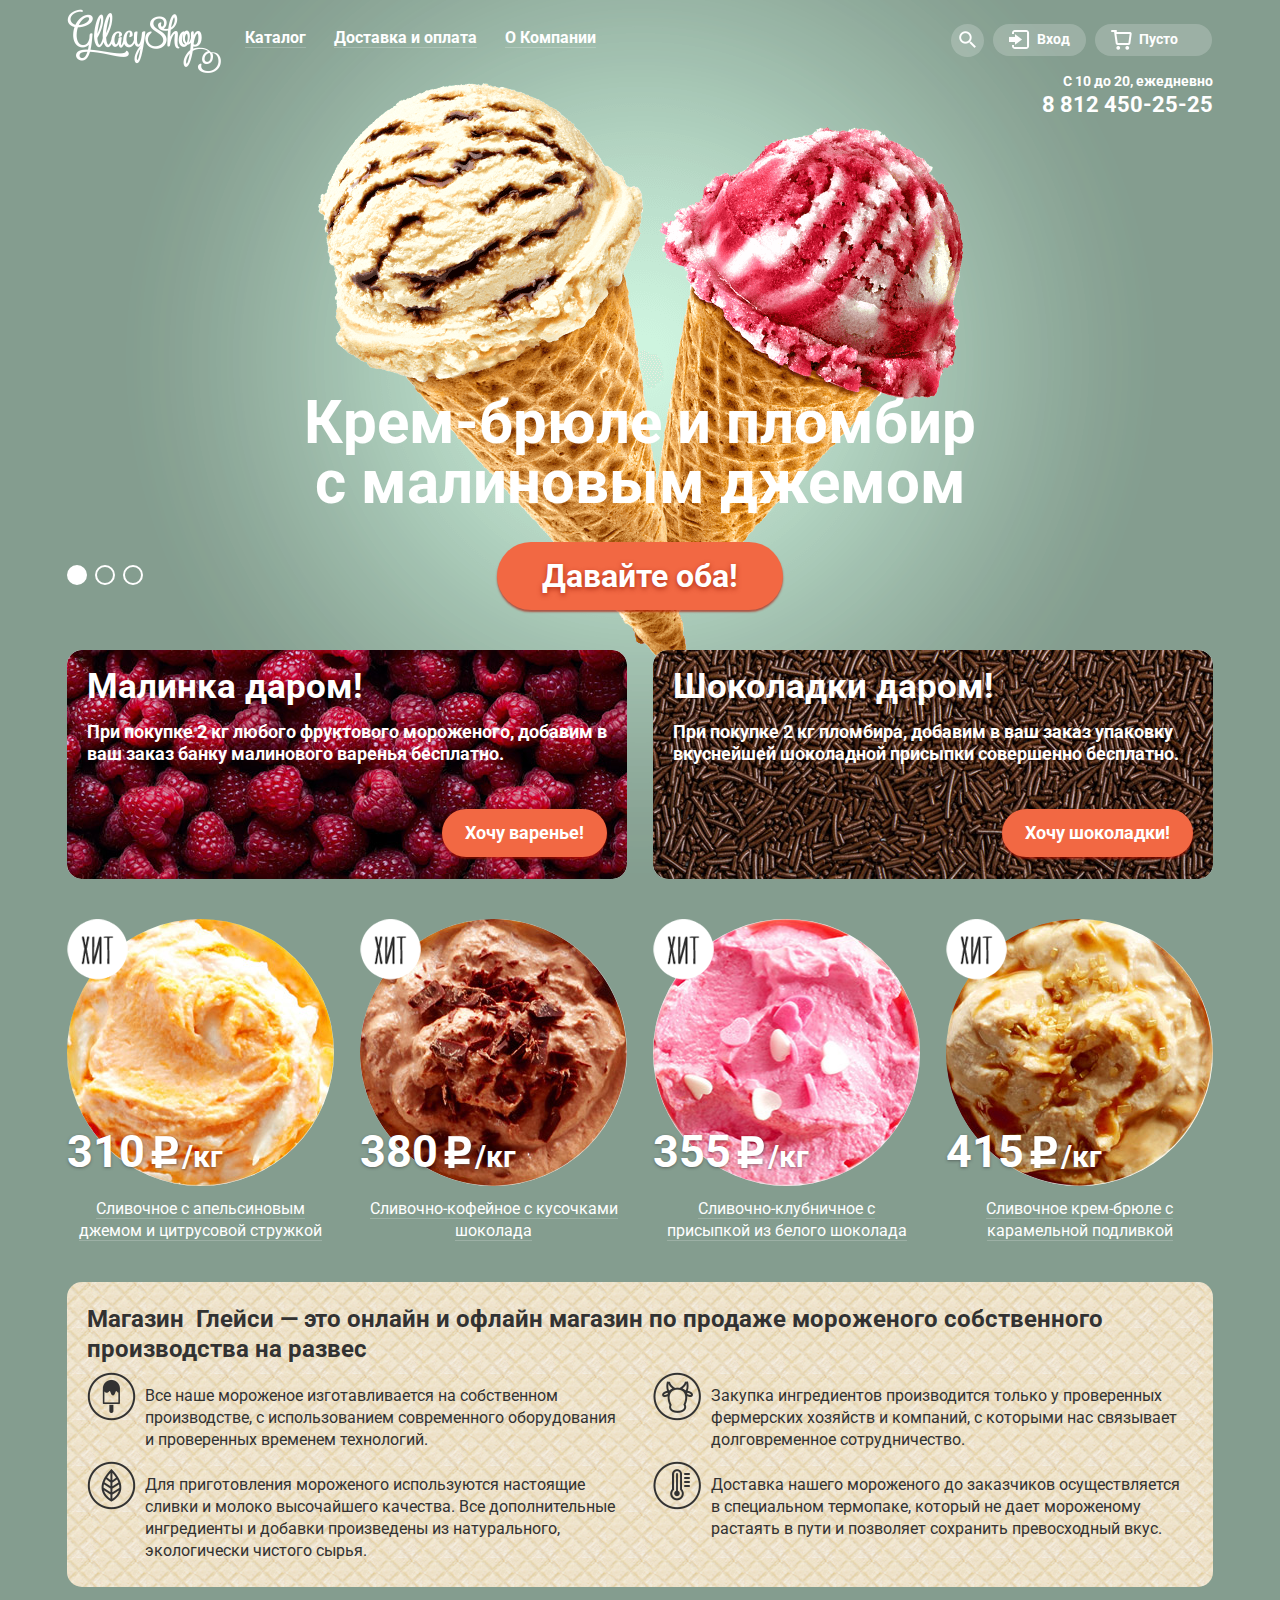
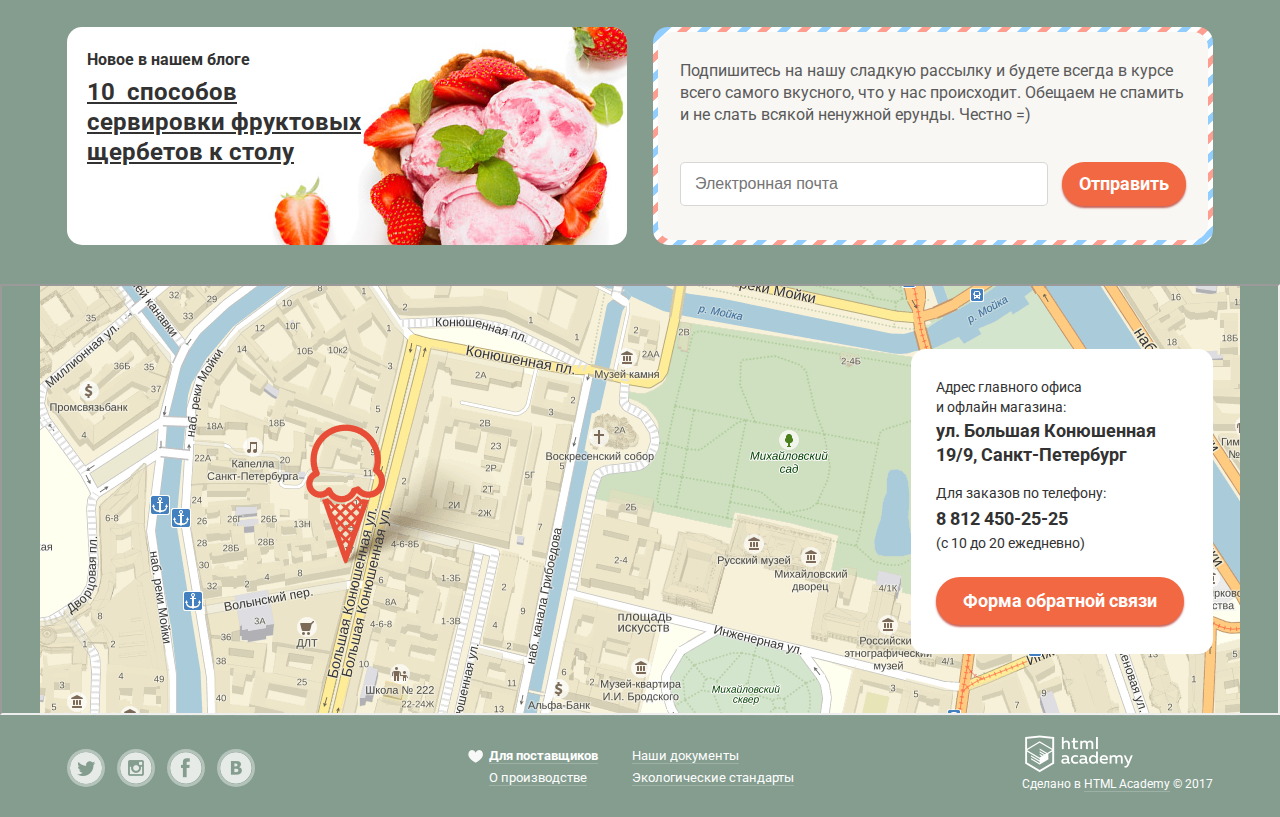
==== commit 2211c627: "15-05-1" ====
--- a/index.html
+++ b/index.html
@@ -196,7 +196,7 @@
                     </div>
                 </section>
                 <section class="map">
-                    <iframe src="https://api-maps.yandex.ru/frame/v1/-/C6u5NAZT" width="1200" height="431"></iframe>
+                    
                     <div class="address">
                         <p class="text-address">
                             Адрес главного офиса
@@ -259,6 +259,9 @@
         </div>
     </div>
     <script src="js/script.min.js"></script>
+    <div class="online-map">
+    	<iframe src="https://api-maps.yandex.ru/frame/v1/-/C6u5NAZT" width="100%" height="431"></iframe>
+    </div>
 </body>
 
 </html>--- a/css/style.min.css
+++ b/css/style.min.css
@@ -1 +1 @@
-*,::after,::before{-webkit-box-sizing:inherit;box-sizing:inherit}html{-webkit-box-sizing:border-box;box-sizing:border-box}body,html{min-width:1200px;margin:0;padding:0;font-family:"Roboto","Arial",sans-serif;font-size:16px;line-height:1.2;color:#fff;font-weight:700;background-color:#849d8f}.sprite-gllasy{background-image:url(spritesheet.png);background-repeat:no-repeat;display:block}.sprite-gllasy-cart{width:21px;height:20px;background-position:-10px -10px}.sprite-gllasy-cart-full{width:21px;height:20px;background-position:-10px -50px}.sprite-gllasy-fb{width:32px;height:32px;background-position:-10px -90px}.sprite-gllasy-heart{width:15px;height:13px;background-position:-10px -142px}.sprite-gllasy-hit{width:61px;height:61px;background-position:-10px -175px}.sprite-gllasy-icon-cow{width:48px;height:49px;background-position:-10px -256px}.sprite-gllasy-icon-icecream{width:49px;height:49px;background-position:-10px -325px}.sprite-gllasy-icon-sheet{width:49px;height:49px;background-position:-10px -394px}.sprite-gllasy-icon-thermometer{width:48px;height:49px;background-position:-10px -463px}.sprite-gllasy-input{width:21px;height:19px;background-position:-10px -532px}.sprite-gllasy-input-hover{width:21px;height:19px;background-position:-10px -571px}.sprite-gllasy-inst{width:32px;height:32px;background-position:-10px -610px}.sprite-gllasy-pag-next{width:9px;height:14px;background-position:-10px -662px}.sprite-gllasy-pag-prev{width:9px;height:14px;background-position:-10px -696px}.sprite-gllasy-ruble{width:31px;height:36px;background-position:-10px -730px}.sprite-gllasy-search{width:17px;height:17px;background-position:-10px -786px}.sprite-gllasy-search-hover{width:17px;height:17px;background-position:-10px -823px}.sprite-gllasy-twitter,.sprite-gllasy-vk{width:32px;height:32px;background-position:-10px -860px}.sprite-gllasy-vk{background-position:-10px -912px}.sprite-gllasy-zcart-hover{width:21px;height:20px;background-position:-10px -964px}.inside-page{background:linear-gradient(to bottom,#9db1a5 150px,#849d8f)}body>input[type=radio]{display:none}.site-wrapper{min-width:1200px;background-repeat:no-repeat;background-position:top center;-webkit-transition:background-image .5s ease,background-image .5s ease;transition:background-image .5s ease,background-image .5s ease}.site-wrapper::after,.site-wrapper::before{content:"";visibility:hidden}.site-wrapper::before{background-image:url(../img/slide-2.png)}.site-wrapper::after{background-image:url(../img/slide-3.png)}.content-wrapper{width:1200px;margin:0 auto;padding:0 27px}.slider{position:relative;padding-top:320px;text-align:center;color:#fff}.main-header-layout::before,.slide{display:none}.slide-title{width:700px;margin:0 auto 28px;font-weight:700;font-size:60px;line-height:60.35px}.slide-btn{display:inline-block;vertical-align:top;padding:12px 45px;font-size:32px;font-weight:700;line-height:44px;color:#fff;text-decoration:none;text-shadow:0 2px 5px rgba(160,32,11,.76);background:#f26843;border-radius:100px}.slider-controls{position:absolute;bottom:25px;left:0;z-index:20;font-size:0}.slider-controls label{display:inline-block;vertical-align:top;width:20px;height:20px;margin-right:8px;background-color:transparent;border:2px solid #fff;border-radius:50%;cursor:pointer}.slider-controls label:hover{background-color:rgba(255,255,255,.4)}.slider-controls label:active{background-color:#fff}#btn-1:checked~.site-wrapper #slide1,#btn-2:checked~.site-wrapper #slide2,#btn-3:checked~.site-wrapper #slide3{display:block}#btn-1:checked~.site-wrapper{background-color:#849d8f;background-image:url(../img/slide-1.png)}#btn-2:checked~.site-wrapper{background-color:#8996a6;background-image:url(../img/slide-2.png)}#btn-3:checked~.site-wrapper{background-color:#9d8b84;background-image:url(../img/slide-3.png)}#btn-1:checked~.site-wrapper label[for=btn-1],#btn-2:checked~.site-wrapper label[for=btn-2],#btn-3:checked~.site-wrapper label[for=btn-3]{background-color:#fff}.main-header-layout{padding-top:9px;display:-webkit-box;display:-ms-flexbox;display:flex;-webkit-box-pack:justify;-ms-flex-pack:justify;justify-content:space-between}.main-nav{width:560px;margin:0}.main-nav img{float:left;margin-right:10px}.main-menu{padding:0;font-size:0;list-style:none;margin:0 0 5px}.main-menu>li{position:relative;display:inline-block;vertical-align:top;margin-top:13px;z-index:3}.main-menu .menu-item{display:block;color:#fff;font-size:16px;line-height:18px;margin:7px 14px;text-decoration:none;border-bottom:1px solid rgba(255,255,255,.2)}.main-menu .menu-item:first-of-type::after{content:"";position:absolute;top:30px;right:0;width:100%;height:10px}.main-menu li:hover .menu-item::before{background-color:#f7f6f3}.main-menu .menu-item:active,.main-menu li:hover .menu-item{color:#333;border-bottom:none}.main-menu .current::before,.main-menu .menu-item:active::before,.main-menu li:hover .menu-item::before{content:"";top:0;left:0;position:absolute;border-radius:26px;width:100%;height:32px;z-index:-1}.main-menu .menu-item:active::before{-webkit-box-shadow:inset 0 2px 1px #696969;box-shadow:inset 0 2px 1px #696969;background-color:#ededed}.main-menu .current::before{background-color:#d07058}.main-menu .current{border-bottom:none}.main-menu .sub-menu{position:absolute;top:37px;left:-7px;display:none;margin:0;padding:0;list-style:none;background:#f8f7f4;width:143px;height:172px;border-radius:5px;-webkit-box-shadow:0 20px 20px rgba(0,0,0,.4);box-shadow:0 20px 20px rgba(0,0,0,.4);z-index:10}.block-search:hover .modal-search,.main-menu>li:hover .sub-menu,.sub-menu a{display:block}.sub-menu li{margin-top:3px}.sub-menu a{color:#323232;text-decoration:none;font-size:14px;font-weight:400;padding:6px 20px}.sub-menu-new{font-weight:700}.sub-menu li:first-child::after{content:"";display:block;border-bottom:1px solid #d1d0ce;margin-top:6px;margin-right:8px;margin-left:6px}.sub-menu a:hover{background-color:#fbded7}.sub-menu a:active{background-color:#f6b5a5}.sub-menu .menu-current{background-color:#d07058}.user-block{position:relative;margin-top:15px;width:267px}.user-block .block-search{position:relative;display:inline-block;vertical-align:top;margin-left:5px;width:33px;height:33px;background-color:rgba(255,255,255,.2);border-radius:50%}.block-search .search::before,.block-search:hover .search::before{content:"";position:absolute;top:7px;left:8px;width:17px;height:17px;background:url(../img/sprite-gllasy.png) no-repeat;background-position:-10px -786px}.block-search:hover{background-color:#f8f7f4;cursor:pointer}.block-search:hover .search::before{background-position:-10px -823px}.block-cart-full::after,.block-cart::after,.block-login::after,.block-search::after{content:"";position:absolute;top:30px;right:0;width:100px;height:20px}.user-block .modal-search{display:none;position:absolute;top:37px;right:0;width:341px;height:85px;padding:20px 15px;background-color:#f8f7f4;border-radius:6px;-webkit-box-shadow:0 20px 20px rgba(0,0,0,.4);box-shadow:0 20px 20px rgba(0,0,0,.4);z-index:15}.modal-search input,.modal-search label{font-weight:400;font-family:"Roboto","Arial",sans-serif}.modal-search input{width:312px;height:44px;border:1px solid #d3d3d2;border-radius:5px;background-color:#fff;padding-left:15px;font-size:14px;line-height:24px;color:#999}.modal-search input:hover{-webkit-box-shadow:inset 0 0 0 1px rgba(178,178,178,.5);box-shadow:inset 0 0 0 1px rgba(178,178,178,.5)}.modal-search label{position:absolute;font-size:0;top:5px;left:28px;line-height:13px;color:#5b9ddf}.modal-search input:focus{outline:0;-webkit-box-shadow:inset 0 0 0 2px rgba(46,136,228,.5);box-shadow:inset 0 0 0 2px rgba(46,136,228,.5)}.modal-login input:focus+label,.modal-search input:focus+label{display:block;color:#5b9ddf;font-size:11px}.user-block .block-cart,.user-block .block-login{position:relative;display:inline-block;vertical-align:top;margin-left:5px;height:32px;background-color:rgba(255,255,255,.2);border-radius:100px;padding-left:44px;padding-top:5px}.user-block .cart,.user-block .login{font-size:14px;line-height:16px;font-weight:700;color:#fff;text-decoration:none}.user-block .block-login{width:93px}.user-block .block-cart,.user-block .block-full-cart{width:117px}.block-login .login::before,.block-login:hover .login::before{content:"";position:absolute;top:6px;left:16px;width:21px;height:19px;background:url(../img/sprite-gllasy.png) no-repeat;background-position:-10px -532px}.block-login:hover{background-color:#f8f7f4}.block-login:hover .login,.modal-login{color:#323232}.block-login:hover .login::before{background-position:-10px -571px}.modal-login{position:absolute;display:none;top:37px;right:0;width:277px;padding:20px 15px;background-color:#f8f7f4;border-radius:6px;-webkit-box-shadow:0 20px 20px rgba(0,0,0,.4);box-shadow:0 20px 20px rgba(0,0,0,.4);z-index:15}.modal-login input,.modal-login label{font-weight:400;font-family:"Roboto","Arial",sans-serif}.modal-login input{width:241px;height:44px;margin:0 0 20px;padding-left:15px;border:1px solid #d3d3d2;border-radius:5px;background-color:#fff;position:relative;font-size:14px;line-height:24px;color:#999}.modal-login .login-btn{float:left;margin-right:20px;display:inline-block;vertical-align:top;padding:12px 23px;font-size:18px;line-height:24px;font-weight:700;color:#fff;text-decoration:none;background:#f26843;border-radius:100px;border:0}.modal-login .registration,.modal-login .restore{font-size:13px;line-height:24px;font-weight:400;color:#323232;text-decoration:none;border-bottom:1px solid rgba(50,50,50,.3)}.block-login:hover .modal-login{display:block}.modal-login input:hover{-webkit-box-shadow:inset 0 0 0 1px rgba(178,178,178,.5);box-shadow:inset 0 0 0 1px rgba(178,178,178,.5)}.modal-login label{position:absolute;font-size:0;line-height:13px;color:#5b9ddf}.modal-login .tip-email-form{top:5px;left:30px}.modal-login .tip-password-form{top:70px;left:30px}.modal-login input:focus{outline:0;-webkit-box-shadow:inset 0 0 0 2px rgba(46,136,228,.5);box-shadow:inset 0 0 0 2px rgba(46,136,228,.5)}.modal-login input:valid{outline:0;-webkit-box-shadow:none;box-shadow:none;border:1px solid rgba(178,178,178,.5);font-size:16px;line-height:24px;font-weight:700;color:#323232;background-color:#fff}.modal-login input:valid+label{display:block;color:#999;font-size:11px}.block-cart:hover,.block-cart:hover .cart{background-color:#f8f7f4}.block-cart:hover .cart{color:#323232}.block-cart .cart::before,.block-cart-full .cart-full::before,.block-cart:hover .cart::before{content:"";position:absolute;top:6px;left:16px;width:21px;height:20px;background:url(../img/sprite-gllasy.png) no-repeat;background-position:-10px -964px}.block-cart .cart::before,.block-cart-full .cart-full::before{background-position:-10px -10px}.user-block .block-cart-full{position:relative;display:inline-block;vertical-align:top;margin-left:5px;height:32px;background-color:#f7f6f3;border-radius:100px;padding-left:44px;padding-top:5px;padding-right:16px}.user-block .cart-full{font-size:14px;line-height:16px;font-weight:700;text-decoration:none;color:#323232}.block-cart-full .cart-full::before{background-position:-10px -50px}.modal-cart-full,.user-block .modal-cart{position:absolute;display:none;top:37px;right:0;background-color:#f8f7f4;-webkit-box-shadow:0 20px 20px rgba(0,0,0,.4);box-shadow:0 20px 20px rgba(0,0,0,.4);font-weight:400;font-family:"Roboto","Arial",sans-serif}.user-block .modal-cart{height:60px;width:300px;padding:20px 15px;color:#000;border-radius:6px;z-index:15}.block-cart-full:hover .modal-cart-full,.block-cart:hover .modal-cart,.product-item:hover .quick-view,.product-item:hover .quick-view-btn{display:block}.modal-cart-full{width:540px;border-radius:5px;padding:16px 15px;color:#323232;font-size:13px;line-height:16px;z-index:20}.modal-cart-full table{margin:0;padding:0;border-collapse:collapse;height:96px}.breadcrumbs li,.modal-cart-full tr{vertical-align:top}.modal-cart-full td{padding-bottom:16px}.modal-cart-full .cart-delete{position:relative;font-size:0;width:25px;text-align:left;cursor:pointer}.modal-cart-full .cart-delete::after,.modal-cart-full .cart-delete::before{content:"";position:absolute;top:19px;left:-2px;width:14px;height:1px;background-color:#353535;border-radius:1px}.modal-cart-full .cart-delete::before{-webkit-transform:rotate(45deg);transform:rotate(45deg)}.modal-cart-full .cart-delete::after{-webkit-transform:rotate(-45deg);transform:rotate(-45deg)}.modal-cart-full .cart-photo{text-align:left;width:44px}.modal-cart-full .cart-name{width:247px;padding-top:10px;padding-right:25px}.modal-cart-full .cart-price{width:123px;padding-top:10px}.cart-price .grey-price{color:#999}.modal-cart-full .cart-total{width:68px;padding-top:10px}.modal-cart-full .cart-photo img{border-radius:50%}.modal-cart-full .line-cart{width:100%;height:1px;background-color:#cacac7;margin-bottom:15px;margin-top:1px}.modal-cart-full .total{text-align:right;font-size:15px;line-height:18px;color:#323232;font-weight:700;margin-bottom:13px}.modal-cart-full .place-order-btn{float:right;display:inline-block;vertical-align:top;padding:11px 15px;font-size:18px;line-height:24px;font-weight:700;color:#fff;text-decoration:none;background:#f26843;border-radius:34px;border:0}.breadcrumbs-contact{display:-webkit-box;display:-ms-flexbox;display:flex;-webkit-box-pack:justify;-ms-flex-pack:justify;justify-content:space-between}.breadcrumbs{margin-top:25px;width:267px}.breadcrumbs ul,.pagination ul{margin:0;padding:0;list-style:none}.breadcrumbs li{position:relative;display:inline-block;padding-right:17px;color:#fff;font-size:14px;line-height:16px;font-weight:400}.breadcrumbs li::after{content:"»";position:absolute;top:0;right:3px}.breadcrumbs a{color:#fff;text-decoration:none;border-bottom:1px solid rgba(255,255,255,.2)}.breadcrumbs a:active,.breadcrumbs a:hover{color:#ffbc9e;text-decoration:none;border-bottom:1px solid rgba(255,188,158,.2)}.breadcrumbs .breadcrumbs-current::after,.proposal::before{display:none}.contact-info{width:267px;float:right;text-align:right;font-size:14px}.contact-info p{margin:0}.phone{padding-top:2px;font-size:22px}.proposal{display:-webkit-box;display:-ms-flexbox;display:flex;-webkit-box-pack:justify;-ms-flex-pack:justify;justify-content:space-between;margin-top:40px;margin-bottom:40px}.proposal-item{position:relative;width:560px;height:229px;border-radius:15px;padding-left:20px;padding-right:20px;padding-top:16px}.proposal-item:first-child{background-color:#951c3c;background-image:url(../img/raspberry-background.jpg)}.proposal-item:last-child{background-color:#5d4131;background-image:url(../img/chocolate-background.jpg)}.proposal-title{padding:0;font-size:35px;line-height:41px;margin:0 0 14px}.proposal-desc{padding:0;font-size:18px;line-height:22px;margin:0 0 43px}.proposal-btn{position:absolute;bottom:22px;right:20px;display:inline-block;vertical-align:top;padding:12px 23px;font-size:18px;line-height:24px;font-weight:700;color:#fff;text-decoration:none;background:#f26843;border-radius:100px}.product{font-size:0}.product-item{position:relative;display:inline-block;vertical-align:top;width:267px;margin-right:26px;margin-bottom:40px;line-height:22px;font-size:16px;min-height:323px}.product-item:nth-child(4n){margin-right:0}.product-item-hit::before,.product-item-hit:hover::before{content:"";position:absolute;top:0;left:0;width:61px;height:61px;background:url(../img/sprite-gllasy.png) no-repeat;background-position:-10px -175px;z-index:2}.product-item-hit:hover::before{z-index:6}.product-item .quick-view{position:absolute;background-color:rgba(248,247,244,.3);width:293px;min-height:calc(100% + 82px);top:-6px;left:-13px;border-radius:5px;-webkit-box-shadow:0 20px 20px rgba(0,0,0,.4);box-shadow:0 20px 20px rgba(0,0,0,.4);z-index:3}.product-item .quick-view-btn{position:absolute;left:33px;bottom:-55px;vertical-align:top;font-size:18px;line-height:24px;color:#fefefe;text-decoration:none;font-weight:700;padding:12px 17px;background:#f26843;border-radius:100px;z-index:7}.product-item .quick-view,.product-item .quick-view-btn{display:none}.product-item .product-photo{position:relative;margin-bottom:12px;width:267px;height:267px;z-index:1}.product-item:hover .product-photo{z-index:5}.product-photo img{max-width:100%;border-radius:50%}.product-item .product-price{position:absolute;top:210px;left:0;font-size:30px;line-height:45px;text-shadow:0 1px 3px rgba(49,50,53,.5);z-index:2}.product-item:hover .product-price,.product-item:hover .product-title{z-index:6}.product-price .big-price{font-size:45px;padding-right:26px}.product-price .big-price::after{content:"";position:absolute;bottom:8px;left:83px;width:31px;height:36px;background-image:url(../img/sprite-gllasy.png);background-repeat:no-repeat;background-position:-10px -730px}.product-item .product-title{position:relative;z-index:1;text-align:center;padding:0 6px;font-weight:400}.product-title a{font-size:16px;line-height:22px;text-align:center;color:#fff;text-decoration:none;border-bottom:1px solid rgba(255,255,255,.2)}.product-title a:hover{color:#ffbc9e;border-bottom:1px solid rgba(255,188,158,.2)}.about{padding:22px 20px 15px;margin-bottom:40px;background-color:#ecdfc6;background:url(../img/waffle-background1.jpg);border-radius:15px}.about .about-main{font-size:24px;line-height:30px;color:#323232;font-family:"Roboto","Arial",sans-serif;margin:0 0 8px}.about .about-content{display:-webkit-box;display:-ms-flexbox;display:flex;-webkit-box-pack:justify;-ms-flex-pack:justify;justify-content:space-between;-ms-flex-wrap:wrap;flex-wrap:wrap;font-size:16px;line-height:22px;color:#323232;font-weight:400}.about .main-text{position:relative;width:540px;margin:0;padding:13px 6px 10px 58px}.about .main-text::before{content:"";position:absolute;top:0;left:0;width:49px;height:49px;background:url(../img/sprite-gllasy.png) no-repeat}.about .main-text:first-child::before{background-position:-10px -325px}.about .main-text:nth-child(2)::before{background-position:-10px -256px}.about .main-text:nth-child(3)::before{background-position:-10px -394px}.about .main-text:nth-child(4)::before{background-position:-10px -463px}.blog-subscribe{display:-webkit-box;display:-ms-flexbox;display:flex;-webkit-box-pack:justify;-ms-flex-pack:justify;justify-content:space-between;margin-bottom:40px}.blog,.subscribe{width:560px;background-color:#fff;border-radius:15px}.blog{padding:22px 20px;background:url(../img/news-strawberry-background.jpg) no-repeat}.blog .conteiner-blog{width:287px;min-height:171px;color:#323232;font-size:16px;line-height:22px}.conteiner-blog .text-blog{margin:0 0 6px}.conteiner-blog .blog-news{color:#323232;font-size:24px;line-height:30px}.conteiner-blog .blog-news:active,.conteiner-blog .blog-news:hover{color:#e84d37}.subscribe{background-image:url(../img/mail-background-piece.png)}.subscribe .conteiner-subscribe{background-color:#f8f7f4;border-radius:15px;margin:5px;padding:28px 22px 34px}.subscribe .text-subscribe{margin:0 0 36px;font-size:16px;line-height:22px;font-weight:400;color:#5a5a5a}.subscribe-form{position:relative}.subscribe-form input{width:368px;padding:10px 14px;border-radius:5px;background-color:#fff;border:1px solid rgba(178,178,178,.52);font-size:16px;line-height:22px;color:#999;font-weight:400}.subscribe-form input:hover{-webkit-box-shadow:inset 0 0 0 1px rgba(178,178,178,.5);box-shadow:inset 0 0 0 1px rgba(178,178,178,.5)}.subscribe-form label{position:absolute;font-size:0;top:-15px;left:15px;line-height:13px;font-weight:400;color:#5b9ddf;font-family:"Roboto","Arial",sans-serif}.subscribe-form input:focus{outline:0;-webkit-box-shadow:inset 0 0 0 2px rgba(46,136,228,.5);box-shadow:inset 0 0 0 2px rgba(46,136,228,.5)}.subscribe-form input:focus+label{display:block;color:#5b9ddf;font-size:11px}.subscribe-form input:valid{outline:0;-webkit-box-shadow:none;box-shadow:none;border:1px solid rgba(178,178,178,.5);font-size:16px;line-height:24px;font-weight:700;color:#323232;background-color:#fff}.subscribe-form input:valid+label{display:block;color:#999;font-size:11px}.subscribe-form .send-email-btn{display:inline-block;vertical-align:top;cursor:pointer;font-size:18px;line-height:24px;color:#fefefe;font-family:"Roboto","Arial",sans-serif;text-decoration:none;font-weight:700;padding:10px 17px;background:#f26843;border-radius:100px;border:0;float:right}.map{position:relative;margin:0 -27px;background-color:#f7f1d9;background:url(../img/map-pin.png);height:431px}.map .address{position:absolute;top:64px;right:27px;width:302px;height:305px;padding:28px 25px;background-color:#fff;border-radius:15px;color:#323232}.address .text-address{font-size:14px;line-height:20px;font-weight:400;margin:0 0 2px}.address .main-address{font-size:18px;line-height:24px;font-weight:700;margin:0 0 2px}.address p:nth-child(2){margin-bottom:16px}.address p:nth-child(3){margin-bottom:4px}.address .address-btn{margin-top:22px;display:inline-block;vertical-align:top;font-size:18px;line-height:24px;color:#fefefe;text-decoration:none;font-weight:700;padding:12px 27px;background:#f26843;border-radius:100px}.product-caption{margin:0 0 26px;font-size:35px}.group-sort select,.sorting{font-size:16px;font-family:"Roboto","Arial",sans-serif;color:#fff}.sorting{margin:0 0 37px;font-weight:400;line-height:18px}.sorting .group-one,.sorting .group-two{min-width:870px;min-height:57px}.sorting .fields-label{margin:0 0 0 15px;font-size:14px;line-height:16px;color:#fff;font-weight:400}.group-range .fields-label,.group-sort .fields-label{margin-bottom:5px}.sorting .group-sort{float:left;position:relative;width:194px;height:37px}.group-sort::after{content:"";border-style:solid;border-width:5px 4px 0;border-color:#fff transparent transparent;position:absolute;top:40px;right:15px;z-index:1;margin-top:-2px;pointer-events:none}.group-sort select{-webkit-appearance:none;-moz-appearance:none;width:100%;height:100%;background-color:rgba(248,247,244,.2);padding-left:15px;padding-bottom:3px;border-radius:19px;border:0}.group-sort select::-ms-expand{display:none}.group-sort select:focus{outline:0}.group-sort select:hover{cursor:pointer;background-color:#fff;color:#323232}.group-sort:hover::after{border-color:#323232 transparent transparent}.sorting .group-range{float:left;position:relative;width:220px;height:58px;margin-left:16px;margin-right:16px}.range-wrapper{width:220px;height:37px;z-index:1;background-color:rgba(255,255,255,.2);border-radius:37px}.group-range .scale{position:absolute;top:39px;left:15px;height:4px;width:188px;background:rgba(248,247,244,.5)}.group-range .bar{position:absolute;left:30px;height:4px;width:100px;background:#f8f7f4}.range-toggle{position:absolute;top:30px;width:21px;height:21px;border-radius:50%;background-color:#f8f7f4;-webkit-box-shadow:0 2px 2px rgba(0,0,0,.1);box-shadow:0 2px 2px rgba(0,0,0,.1);cursor:pointer;z-index:2}.range-toggle-min{left:35px}.range-toggle-max{left:130px}.sorting .group-fat{float:left;position:relative;margin-bottom:17px}.fat-wrapper{min-width:415px;min-height:37px;padding:9px 0 7px 14px;z-index:0;background-color:rgba(255,255,255,.2);border-radius:37px}.group-fat .fields-label{margin-bottom:6px}.fat-radio input[type=radio],.filler-checkbox input[type=checkbox]{display:none}.fat-radio{position:relative;padding-left:27px;padding-right:19px;cursor:pointer}.fat-radio input[type=radio]+.radio-indicator{position:absolute;top:0;left:0;width:20px;height:20px;border-radius:50%;-webkit-box-shadow:inset 0 0 0 1px #fff;box-shadow:inset 0 0 0 1px #fff;z-index:5}.fat-radio input[type=radio]:checked+.radio-indicator::before{content:"";position:absolute;top:5px;left:5px;width:10px;height:10px;background-color:#fff;border-radius:50%}.sorting .group-filler{display:inline-block;vertical-align:top}.group-filler .fields-label{margin-top:-2px;margin-bottom:6px}.filler-wrapper{min-width:703px;min-height:37px;padding:8px 4px 7px 17px;background-color:rgba(255,255,255,.2);border-radius:37px;z-index:0}.filler-checkbox{position:relative;padding-left:30px;padding-right:20px;cursor:pointer}.filler-checkbox input[type=checkbox]+.checkbox-indicator{position:absolute;top:0;left:0;width:19px;height:19px;border-radius:3px;-webkit-box-shadow:inset 0 0 0 1px #fff;box-shadow:inset 0 0 0 1px #fff;z-index:5}.filler-checkbox input[type=checkbox]:checked+.checkbox-indicator::after,.filler-checkbox input[type=checkbox]:checked+.checkbox-indicator::before{content:"";position:absolute;top:8px;left:6px;width:11px;height:3px;background-color:#fff;border-radius:2px;-webkit-transform:rotate(-45deg);transform:rotate(-45deg)}.filler-checkbox input[type=checkbox]:checked+.checkbox-indicator::after{top:9px;left:3px;width:7px;-webkit-transform:rotate(45deg);transform:rotate(45deg)}.fat-radio input[type=radio]:hover+.radio-indicator:hover,.filler-checkbox input[type=checkbox]:hover+.checkbox-indicator:hover{border:0;-webkit-box-shadow:inset 0 0 0 2px #fff;box-shadow:inset 0 0 0 2px #fff}.fat-radio input:disabled+.radio-indicator,.filler-checkbox input:disabled+.checkbox-indicator{opacity:.4}.sorting-btn{width:144px;height:37px;margin:20px 0 0 10px;cursor:pointer;border:0;-webkit-box-shadow:inset 0 0 0 2px #fff;box-shadow:inset 0 0 0 2px #fff;background-color:rgba(255,255,255,.188);border-radius:37px;font-weight:400;font-size:16px;line-height:18px;color:#fff;font-family:"Roboto","Arial",sans-serif}.sorting-btn:focus{outline:0}.sorting-btn:hover{color:#323232;background-color:#fbfcfb}.sorting-btn:active{background-color:#ededed;-webkit-box-shadow:inset 0 2px 1px rgba(105,105,105,.004);box-shadow:inset 0 2px 1px rgba(105,105,105,.004)}.pagination{width:190px;margin-left:956px;margin-top:41px;margin-bottom:26px;min-height:26px}.pagination li{float:left;margin:0}.number-page a{display:inline-block;vertical-align:top;min-width:26px;height:26px;margin-right:3px;text-align:center;color:#fff;font-size:16px;font-weight:700;line-height:26px;text-decoration:none}.pagination a:hover{background-color:rgba(255,255,255,.2);border-radius:50%;color:#fff}.current-page a,.pagination a:active{background-color:#fff;border-radius:50%;color:#323232}.next a,.prev a{display:inline-block;vertical-align:middle;font-size:0;padding-top:10px;width:9px;height:14px;background:url(../img/sprite-gllasy.png) no-repeat}.prev a{margin-right:17px;opacity:.2;background-position:-10px -696px}.next a{margin-left:10px;background-position:-10px -662px}.next a:hover,.prev a:hover{background-color:transparent}.line{margin-bottom:5px;width:100%;height:1px;background-color:rgba(255,255,255,.3)}.main-footer{padding-top:19px;padding-bottom:26px;color:#fff}.main-footer-layout{display:-webkit-box;display:-ms-flexbox;display:flex;-webkit-box-pack:justify;-ms-flex-pack:justify;justify-content:space-between}.footer-social{margin-top:17px;width:267px}.social-btn{display:inline-block;vertical-align:top;width:32px;height:32px;margin:0 7px;-webkit-box-shadow:0 0 0 3px rgba(255,255,255,.5);box-shadow:0 0 0 3px rgba(255,255,255,.5);border-radius:50%;font-size:0;text-decoration:none;background:url(../img/sprite-gllasy.png) no-repeat;opacity:.8}.social-btn:hover{-webkit-box-shadow:0 0 0 3px rgba(255,255,255,.7);box-shadow:0 0 0 3px rgba(255,255,255,.7);opacity:1}.social-btn:active{-webkit-box-shadow:0 0 0 3px rgba(255,255,255,.7),inset 0 2px 1px #888;box-shadow:0 0 0 3px rgba(255,255,255,.7),inset 0 2px 1px #888;opacity:.8}.social-btn-tw{margin-left:3px;background-position:-10px -860px}.social-btn-inst{background-position:-10px -610px}.social-btn-fb{background-position:-10px -90px}.social-btn-vk{background-position:-10px -912px}.footer-about{width:452px;margin-left:108px}.footer-about ul{padding:0;display:inline-block;vertical-align:top;margin:10px 0 0}.footer-about ul:first-child{padding-left:21px;position:relative}.footer-about ul:first-child::before{content:"";position:absolute;top:5px;left:0;width:15px;height:13px;background-image:url(../img/sprite-gllasy.png);background-position:-10px -142px}.footer-about ul:last-child{padding-left:30px}.footer-about li{list-style:none}.footer-about a,.made-copyright a{font-weight:400;text-decoration:none;border-bottom:1px solid rgba(255,255,255,.2)}.footer-about a{line-height:22px;font-size:13px;color:#fff}.footer-about .supplier{font-weight:700}.footer-copyright{text-align:right;width:267px}.footer-copyright .footer-logo{margin-right:80px}.footer-copyright .made-copyright{margin:0;font-size:12px;color:#fefefe;font-weight:400}.made-copyright a{font-size:12px;color:#fefefe}.made-copyright a:hover,.made-copyright:active{color:#ffbc9e;border-bottom:1px solid rgba(255,188,158,.2)}.btn{background-image:-ms-linear-gradient(to bottom,#f26843 0%,#e74a35 100%);-webkit-box-shadow:0 2px 2px rgba(172,16,0,.64);box-shadow:0 2px 2px rgba(172,16,0,.64)}.btn:hover{background-image:-ms-linear-gradient(to bottom,#f58669 0%,#ec6f5e 100%);-webkit-box-shadow:0 2px 2px #ac1000;box-shadow:0 2px 2px #ac1000}.btn:active{background-image:-ms-linear-gradient(to bottom,#d84732 0%,#e1613e 100%);-webkit-box-shadow:inset 0 2px 2px #942718;box-shadow:inset 0 2px 2px #942718}.link:active,.link:hover{color:#ffbc9e;border-bottom:1px solid rgba(255,188,158,.2)}.link-white:active,.link-white:hover{color:#e84d37;border-bottom:1px solid rgba(232,77,55,.2)}.modal-feedback{display:none;position:fixed;top:50%;left:50%;width:478px;margin-left:-239px;margin-top:-222px;border-radius:10px;padding:18px 25px;background-color:#f8f7f4;color:#323232;z-index:20}.modal-overlay{position:fixed;display:none;top:0;left:0;z-index:10;width:100%;height:100%;background:rgba(0,0,0,.3)}@-webkit-keyframes bounce{0%{-webkit-transform:translateY(-2000px);transform:translateY(-2000px)}70%{-webkit-transform:translateY(30px);transform:translateY(30px)}90%{-webkit-transform:translateY(-10px);transform:translateY(-10px)}to{-webkit-transform:translateY(0);transform:translateY(0)}}@keyframes bounce{0%{-webkit-transform:translateY(-2000px);transform:translateY(-2000px)}70%{-webkit-transform:translateY(30px);transform:translateY(30px)}90%{-webkit-transform:translateY(-10px);transform:translateY(-10px)}to{-webkit-transform:translateY(0);transform:translateY(0)}}@-webkit-keyframes shake{0%,to{-webkit-transform:translateX(0);transform:translateX(0)}10%,30%,50%,70%,90%{-webkit-transform:translateX(-10px);transform:translateX(-10px)}20%,40%,60%,80%{-webkit-transform:translateX(10px);transform:translateX(10px)}}@keyframes shake{0%,to{-webkit-transform:translateX(0);transform:translateX(0)}10%,30%,50%,70%,90%{-webkit-transform:translateX(-10px);transform:translateX(-10px)}20%,40%,60%,80%{-webkit-transform:translateX(10px);transform:translateX(10px)}}.modal-feedback-show,.overlay-show{display:block;-webkit-animation:bounce .6s;animation:bounce .6s}.modal-error{-webkit-animation:shake .6s;animation:shake .6s}.modal-feedback-close{position:absolute;top:16px;right:16px;width:18px;height:18px;font-size:0;background-color:#f8f7f4;border:0;cursor:pointer}.modal-feedback-close::after,.modal-feedback-close::before{content:"";position:absolute;top:8px;right:-2px;width:23px;height:2px;background-color:#000;border-radius:1px}.modal-feedback-close::before{-webkit-transform:rotate(45deg);transform:rotate(45deg)}.modal-feedback-close::after{-webkit-transform:rotate(-45deg);transform:rotate(-45deg)}.modal-feedback p{margin:0 0 20px;font-size:24px;line-height:28px;font-family:"Roboto","Arial",sans-serif}.modal-feedback-form input,.modal-feedback-form label{font-weight:400;font-family:"Roboto","Arial",sans-serif}.modal-feedback-form input,.modal-feedback-form textarea{width:267px;margin:0 0 20px;padding:10px 14px;border:1px solid rgba(178,178,178,.5);border-radius:5px;background-color:#fff;position:relative;font-size:16px;line-height:24px;color:#999}.modal-feedback-form textarea{width:100%;height:155px;resize:none;margin:0 0 25px;padding:6px 14px;font-family:"Roboto","Arial",sans-serif;font-weight:400}.modal-feedback-form input:hover,.modal-feedback-form textarea:hover{-webkit-box-shadow:inset 0 0 0 1px rgba(178,178,178,.5);box-shadow:inset 0 0 0 1px rgba(178,178,178,.5)}.modal-feedback-form label{position:absolute;font-size:0;line-height:13px;color:#5b9ddf}.modal-feedback-form .tip-name{top:53px;left:40px}.modal-feedback-form .tip-email2{top:119px;left:40px}.modal-feedback-form .tip-letter{top:185px;left:40px}.modal-feedback-form input:focus,.modal-feedback-form textarea:focus{outline:0;-webkit-box-shadow:inset 0 0 0 2px rgba(46,136,228,.5);box-shadow:inset 0 0 0 2px rgba(46,136,228,.5)}.modal-feedback-form input:focus+label,.modal-feedback-form textarea:focus+label{display:block;color:#5b9ddf;font-size:11px}.modal-feedback-form input:valid,.modal-feedback-form textarea:valid{outline:0;-webkit-box-shadow:none;box-shadow:none;border:1px solid rgba(178,178,178,.5);font-size:16px;line-height:24px;font-weight:700;color:#323232;background-color:#fff}.modal-feedback-form input:valid+label,.modal-feedback-form textarea:valid+label{display:block;color:#999;font-size:11px}.modal-feedback .modal-feedback-btn{float:right;display:inline-block;vertical-align:top;padding:12px 23px;font-size:18px;line-height:24px;font-weight:700;color:#fff;text-decoration:none;background:#f26843;border-radius:100px;border:0;cursor:pointer}+*,::after,::before{-webkit-box-sizing:inherit;box-sizing:inherit}html{-webkit-box-sizing:border-box;box-sizing:border-box}body,html{min-width:1200px;margin:0;padding:0;font-family:"Roboto","Arial",sans-serif;font-size:16px;line-height:1.2;color:#fff;font-weight:700;background-color:#849d8f}.sprite-gllasy{background-image:url(spritesheet.png);background-repeat:no-repeat;display:block}.sprite-gllasy-cart{width:21px;height:20px;background-position:-10px -10px}.sprite-gllasy-cart-full{width:21px;height:20px;background-position:-10px -50px}.sprite-gllasy-fb{width:32px;height:32px;background-position:-10px -90px}.sprite-gllasy-heart{width:15px;height:13px;background-position:-10px -142px}.sprite-gllasy-hit{width:61px;height:61px;background-position:-10px -175px}.sprite-gllasy-icon-cow{width:48px;height:49px;background-position:-10px -256px}.sprite-gllasy-icon-icecream{width:49px;height:49px;background-position:-10px -325px}.sprite-gllasy-icon-sheet{width:49px;height:49px;background-position:-10px -394px}.sprite-gllasy-icon-thermometer{width:48px;height:49px;background-position:-10px -463px}.sprite-gllasy-input{width:21px;height:19px;background-position:-10px -532px}.sprite-gllasy-input-hover{width:21px;height:19px;background-position:-10px -571px}.sprite-gllasy-inst{width:32px;height:32px;background-position:-10px -610px}.sprite-gllasy-pag-next{width:9px;height:14px;background-position:-10px -662px}.sprite-gllasy-pag-prev{width:9px;height:14px;background-position:-10px -696px}.sprite-gllasy-ruble{width:31px;height:36px;background-position:-10px -730px}.sprite-gllasy-search{width:17px;height:17px;background-position:-10px -786px}.sprite-gllasy-search-hover{width:17px;height:17px;background-position:-10px -823px}.sprite-gllasy-twitter,.sprite-gllasy-vk{width:32px;height:32px;background-position:-10px -860px}.sprite-gllasy-vk{background-position:-10px -912px}.sprite-gllasy-zcart-hover{width:21px;height:20px;background-position:-10px -964px}.inside-page{background:linear-gradient(to bottom,#9db1a5 150px,#849d8f)}body>input[type=radio]{display:none}.site-wrapper{min-width:1200px;background-repeat:no-repeat;background-position:top center;-webkit-transition:background-image .5s ease,background-image .5s ease;transition:background-image .5s ease,background-image .5s ease}.site-wrapper::after,.site-wrapper::before{content:"";visibility:hidden}.site-wrapper::before{background-image:url(../img/slide-2.png)}.site-wrapper::after{background-image:url(../img/slide-3.png)}.content-wrapper{width:1200px;margin:0 auto;padding:0 27px}.slider{position:relative;padding-top:320px;text-align:center;color:#fff}.main-header-layout::before,.slide{display:none}.slide-title{width:700px;margin:0 auto 28px;font-weight:700;font-size:60px;line-height:60.35px}.slide-btn{display:inline-block;vertical-align:top;padding:12px 45px;font-size:32px;font-weight:700;line-height:44px;color:#fff;text-decoration:none;text-shadow:0 2px 5px rgba(160,32,11,.76);background:#f26843;border-radius:100px}.slider-controls{position:absolute;bottom:25px;left:0;z-index:20;font-size:0}.slider-controls label{display:inline-block;vertical-align:top;width:20px;height:20px;margin-right:8px;background-color:transparent;border:2px solid #fff;border-radius:50%;cursor:pointer}.slider-controls label:hover{background-color:rgba(255,255,255,.4)}.slider-controls label:active{background-color:#fff}#btn-1:checked~.site-wrapper #slide1,#btn-2:checked~.site-wrapper #slide2,#btn-3:checked~.site-wrapper #slide3{display:block}#btn-1:checked~.site-wrapper{background-color:#849d8f;background-image:url(../img/slide-1.png)}#btn-2:checked~.site-wrapper{background-color:#8996a6;background-image:url(../img/slide-2.png)}#btn-3:checked~.site-wrapper{background-color:#9d8b84;background-image:url(../img/slide-3.png)}#btn-1:checked~.site-wrapper label[for=btn-1],#btn-2:checked~.site-wrapper label[for=btn-2],#btn-3:checked~.site-wrapper label[for=btn-3]{background-color:#fff}.main-header-layout{padding-top:9px;display:-webkit-box;display:-ms-flexbox;display:flex;-webkit-box-pack:justify;-ms-flex-pack:justify;justify-content:space-between}.main-nav{width:560px;margin:0}.main-nav img{float:left;margin-right:10px}.main-menu{padding:0;font-size:0;list-style:none;margin:0 0 5px}.main-menu>li{position:relative;display:inline-block;vertical-align:top;margin-top:13px;z-index:3}.main-menu .menu-item{display:block;color:#fff;font-size:16px;line-height:18px;margin:7px 14px;text-decoration:none;border-bottom:1px solid rgba(255,255,255,.2)}.main-menu .menu-item:first-of-type::after{content:"";position:absolute;top:30px;right:0;width:100%;height:10px}.main-menu li:hover .menu-item::before{background-color:#f7f6f3}.main-menu .menu-item:active,.main-menu li:hover .menu-item{color:#333;border-bottom:none}.main-menu .current::before,.main-menu .menu-item:active::before,.main-menu li:hover .menu-item::before{content:"";top:0;left:0;position:absolute;border-radius:26px;width:100%;height:32px;z-index:-1}.main-menu .menu-item:active::before{-webkit-box-shadow:inset 0 2px 1px #696969;box-shadow:inset 0 2px 1px #696969;background-color:#ededed}.main-menu .current::before{background-color:#d07058}.main-menu .current{border-bottom:none}.main-menu .sub-menu{position:absolute;top:37px;left:-7px;display:none;margin:0;padding:0;list-style:none;background:#f8f7f4;width:143px;height:172px;border-radius:5px;-webkit-box-shadow:0 20px 20px rgba(0,0,0,.4);box-shadow:0 20px 20px rgba(0,0,0,.4);z-index:10}.block-search:hover .modal-search,.main-menu>li:hover .sub-menu,.sub-menu a{display:block}.sub-menu li{margin-top:3px}.sub-menu a{color:#323232;text-decoration:none;font-size:14px;font-weight:400;padding:6px 20px}.sub-menu-new{font-weight:700}.sub-menu li:first-child::after{content:"";display:block;border-bottom:1px solid #d1d0ce;margin-top:6px;margin-right:8px;margin-left:6px}.sub-menu a:hover{background-color:#fbded7}.sub-menu a:active{background-color:#f6b5a5}.sub-menu .menu-current{background-color:#d07058}.user-block{position:relative;margin-top:15px;width:267px}.user-block .block-search{position:relative;display:inline-block;vertical-align:top;margin-left:5px;width:33px;height:33px;background-color:rgba(255,255,255,.2);border-radius:50%}.block-search .search::before,.block-search:hover .search::before{content:"";position:absolute;top:7px;left:8px;width:17px;height:17px;background:url(../img/sprite-gllasy.png) no-repeat;background-position:-10px -786px}.block-search:hover{background-color:#f8f7f4;cursor:pointer}.block-search:hover .search::before{background-position:-10px -823px}.block-cart-full::after,.block-cart::after,.block-login::after,.block-search::after{content:"";position:absolute;top:30px;right:0;width:100px;height:20px}.user-block .modal-search{display:none;position:absolute;top:37px;right:0;width:341px;height:85px;padding:20px 15px;background-color:#f8f7f4;border-radius:6px;-webkit-box-shadow:0 20px 20px rgba(0,0,0,.4);box-shadow:0 20px 20px rgba(0,0,0,.4);z-index:15}.modal-search input,.modal-search label{font-weight:400;font-family:"Roboto","Arial",sans-serif}.modal-search input{width:312px;height:44px;border:1px solid #d3d3d2;border-radius:5px;background-color:#fff;padding-left:15px;font-size:14px;line-height:24px;color:#999}.modal-search input:hover{-webkit-box-shadow:inset 0 0 0 1px rgba(178,178,178,.5);box-shadow:inset 0 0 0 1px rgba(178,178,178,.5)}.modal-search label{position:absolute;font-size:0;top:5px;left:28px;line-height:13px;color:#5b9ddf}.modal-search input:focus{outline:0;-webkit-box-shadow:inset 0 0 0 2px rgba(46,136,228,.5);box-shadow:inset 0 0 0 2px rgba(46,136,228,.5)}.modal-login input:focus+label,.modal-search input:focus+label{display:block;color:#5b9ddf;font-size:11px}.user-block .block-cart,.user-block .block-login{position:relative;display:inline-block;vertical-align:top;margin-left:5px;height:32px;background-color:rgba(255,255,255,.2);border-radius:100px;padding-left:44px;padding-top:5px}.user-block .cart,.user-block .login{font-size:14px;line-height:16px;font-weight:700;color:#fff;text-decoration:none}.user-block .block-login{width:93px}.user-block .block-cart,.user-block .block-full-cart{width:117px}.block-login .login::before,.block-login:hover .login::before{content:"";position:absolute;top:6px;left:16px;width:21px;height:19px;background:url(../img/sprite-gllasy.png) no-repeat;background-position:-10px -532px}.block-login:hover{background-color:#f8f7f4}.block-login:hover .login,.modal-login{color:#323232}.block-login:hover .login::before{background-position:-10px -571px}.modal-login{position:absolute;display:none;top:37px;right:0;width:277px;padding:20px 15px;background-color:#f8f7f4;border-radius:6px;-webkit-box-shadow:0 20px 20px rgba(0,0,0,.4);box-shadow:0 20px 20px rgba(0,0,0,.4);z-index:15}.modal-login input,.modal-login label{font-weight:400;font-family:"Roboto","Arial",sans-serif}.modal-login input{width:241px;height:44px;margin:0 0 20px;padding-left:15px;border:1px solid #d3d3d2;border-radius:5px;background-color:#fff;position:relative;font-size:14px;line-height:24px;color:#999}.modal-login .login-btn{float:left;margin-right:20px;display:inline-block;vertical-align:top;padding:12px 23px;font-size:18px;line-height:24px;font-weight:700;color:#fff;text-decoration:none;background:#f26843;border-radius:100px;border:0}.modal-login .registration,.modal-login .restore{font-size:13px;line-height:24px;font-weight:400;color:#323232;text-decoration:none;border-bottom:1px solid rgba(50,50,50,.3)}.block-login:hover .modal-login{display:block}.modal-login input:hover{-webkit-box-shadow:inset 0 0 0 1px rgba(178,178,178,.5);box-shadow:inset 0 0 0 1px rgba(178,178,178,.5)}.modal-login label{position:absolute;font-size:0;line-height:13px;color:#5b9ddf}.modal-login .tip-email-form{top:5px;left:30px}.modal-login .tip-password-form{top:70px;left:30px}.modal-login input:focus{outline:0;-webkit-box-shadow:inset 0 0 0 2px rgba(46,136,228,.5);box-shadow:inset 0 0 0 2px rgba(46,136,228,.5)}.modal-login input:valid{outline:0;-webkit-box-shadow:none;box-shadow:none;border:1px solid rgba(178,178,178,.5);font-size:16px;line-height:24px;font-weight:700;color:#323232;background-color:#fff}.modal-login input:valid+label{display:block;color:#999;font-size:11px}.block-cart:hover,.block-cart:hover .cart{background-color:#f8f7f4}.block-cart:hover .cart{color:#323232}.block-cart .cart::before,.block-cart-full .cart-full::before,.block-cart:hover .cart::before{content:"";position:absolute;top:6px;left:16px;width:21px;height:20px;background:url(../img/sprite-gllasy.png) no-repeat;background-position:-10px -964px}.block-cart .cart::before,.block-cart-full .cart-full::before{background-position:-10px -10px}.user-block .block-cart-full{position:relative;display:inline-block;vertical-align:top;margin-left:5px;height:32px;background-color:#f7f6f3;border-radius:100px;padding-left:44px;padding-top:5px;padding-right:16px}.user-block .cart-full{font-size:14px;line-height:16px;font-weight:700;text-decoration:none;color:#323232}.block-cart-full .cart-full::before{background-position:-10px -50px}.modal-cart-full,.user-block .modal-cart{position:absolute;display:none;top:37px;right:0;background-color:#f8f7f4;-webkit-box-shadow:0 20px 20px rgba(0,0,0,.4);box-shadow:0 20px 20px rgba(0,0,0,.4);font-weight:400;font-family:"Roboto","Arial",sans-serif}.user-block .modal-cart{height:60px;width:300px;padding:20px 15px;color:#000;border-radius:6px;z-index:15}.block-cart-full:hover .modal-cart-full,.block-cart:hover .modal-cart,.product-item:hover .quick-view,.product-item:hover .quick-view-btn{display:block}.modal-cart-full{width:540px;border-radius:5px;padding:16px 15px;color:#323232;font-size:13px;line-height:16px;z-index:20}.modal-cart-full table{margin:0;padding:0;border-collapse:collapse;height:96px}.breadcrumbs li,.modal-cart-full tr{vertical-align:top}.modal-cart-full td{padding-bottom:16px}.modal-cart-full .cart-delete{position:relative;font-size:0;width:25px;text-align:left;cursor:pointer}.modal-cart-full .cart-delete::after,.modal-cart-full .cart-delete::before{content:"";position:absolute;top:19px;left:-2px;width:14px;height:1px;background-color:#353535;border-radius:1px}.modal-cart-full .cart-delete::before{-webkit-transform:rotate(45deg);transform:rotate(45deg)}.modal-cart-full .cart-delete::after{-webkit-transform:rotate(-45deg);transform:rotate(-45deg)}.modal-cart-full .cart-photo{text-align:left;width:44px}.modal-cart-full .cart-name{width:247px;padding-top:10px;padding-right:25px}.modal-cart-full .cart-price{width:123px;padding-top:10px}.cart-price .grey-price{color:#999}.modal-cart-full .cart-total{width:68px;padding-top:10px}.modal-cart-full .cart-photo img{border-radius:50%}.modal-cart-full .line-cart{width:100%;height:1px;background-color:#cacac7;margin-bottom:15px;margin-top:1px}.modal-cart-full .total{text-align:right;font-size:15px;line-height:18px;color:#323232;font-weight:700;margin-bottom:13px}.modal-cart-full .place-order-btn{float:right;display:inline-block;vertical-align:top;padding:11px 15px;font-size:18px;line-height:24px;font-weight:700;color:#fff;text-decoration:none;background:#f26843;border-radius:34px;border:0}.breadcrumbs-contact{display:-webkit-box;display:-ms-flexbox;display:flex;-webkit-box-pack:justify;-ms-flex-pack:justify;justify-content:space-between}.breadcrumbs{margin-top:25px;width:267px}.breadcrumbs ul,.pagination ul{margin:0;padding:0;list-style:none}.breadcrumbs li{position:relative;display:inline-block;padding-right:17px;color:#fff;font-size:14px;line-height:16px;font-weight:400}.breadcrumbs li::after{content:"»";position:absolute;top:0;right:3px}.breadcrumbs a{color:#fff;text-decoration:none;border-bottom:1px solid rgba(255,255,255,.2)}.breadcrumbs a:active,.breadcrumbs a:hover{color:#ffbc9e;text-decoration:none;border-bottom:1px solid rgba(255,188,158,.2)}.breadcrumbs .breadcrumbs-current::after,.proposal::before{display:none}.contact-info{width:267px;float:right;text-align:right;font-size:14px}.contact-info p{margin:0}.phone{padding-top:2px;font-size:22px}.proposal{display:-webkit-box;display:-ms-flexbox;display:flex;-webkit-box-pack:justify;-ms-flex-pack:justify;justify-content:space-between;margin-top:40px;margin-bottom:40px}.proposal-item{position:relative;width:560px;height:229px;border-radius:15px;padding-left:20px;padding-right:20px;padding-top:16px}.proposal-item:first-child{background-color:#951c3c;background-image:url(../img/raspberry-background.jpg)}.proposal-item:last-child{background-color:#5d4131;background-image:url(../img/chocolate-background.jpg)}.proposal-title{padding:0;font-size:35px;line-height:41px;margin:0 0 14px}.proposal-desc{padding:0;font-size:18px;line-height:22px;margin:0 0 43px}.proposal-btn{position:absolute;bottom:22px;right:20px;display:inline-block;vertical-align:top;padding:12px 23px;font-size:18px;line-height:24px;font-weight:700;color:#fff;text-decoration:none;background:#f26843;border-radius:100px}.product{font-size:0}.product-item{position:relative;display:inline-block;vertical-align:top;width:267px;margin-right:26px;margin-bottom:40px;line-height:22px;font-size:16px;min-height:323px}.product-item:nth-child(4n){margin-right:0}.product-item-hit::before,.product-item-hit:hover::before{content:"";position:absolute;top:0;left:0;width:61px;height:61px;background:url(../img/sprite-gllasy.png) no-repeat;background-position:-10px -175px;z-index:2}.product-item-hit:hover::before{z-index:6}.product-item .quick-view{position:absolute;background-color:rgba(248,247,244,.3);width:293px;min-height:calc(100% + 82px);top:-6px;left:-13px;border-radius:5px;-webkit-box-shadow:0 20px 20px rgba(0,0,0,.4);box-shadow:0 20px 20px rgba(0,0,0,.4);z-index:3}.product-item .quick-view-btn{position:absolute;left:33px;bottom:-55px;vertical-align:top;font-size:18px;line-height:24px;color:#fefefe;text-decoration:none;font-weight:700;padding:12px 17px;background:#f26843;border-radius:100px;z-index:7}.product-item .quick-view,.product-item .quick-view-btn{display:none}.product-item .product-photo{position:relative;margin-bottom:12px;width:267px;height:267px;z-index:1}.product-item:hover .product-photo{z-index:5}.product-photo img{max-width:100%;border-radius:50%}.product-item .product-price{position:absolute;top:210px;left:0;font-size:30px;line-height:45px;text-shadow:0 1px 3px rgba(49,50,53,.5);z-index:2}.product-item:hover .product-price,.product-item:hover .product-title{z-index:6}.product-price .big-price{font-size:45px;padding-right:26px}.product-price .big-price::after{content:"";position:absolute;bottom:8px;left:83px;width:31px;height:36px;background-image:url(../img/sprite-gllasy.png);background-repeat:no-repeat;background-position:-10px -730px}.product-item .product-title{position:relative;z-index:1;text-align:center;padding:0 6px;font-weight:400}.product-title a{font-size:16px;line-height:22px;text-align:center;color:#fff;text-decoration:none;border-bottom:1px solid rgba(255,255,255,.2)}.product-title a:hover{color:#ffbc9e;border-bottom:1px solid rgba(255,188,158,.2)}.about{padding:22px 20px 15px;margin-bottom:40px;background-color:#ecdfc6;background:url(../img/waffle-background1.jpg);border-radius:15px}.about .about-main{font-size:24px;line-height:30px;color:#323232;font-family:"Roboto","Arial",sans-serif;margin:0 0 8px}.about .about-content{display:-webkit-box;display:-ms-flexbox;display:flex;-webkit-box-pack:justify;-ms-flex-pack:justify;justify-content:space-between;-ms-flex-wrap:wrap;flex-wrap:wrap;font-size:16px;line-height:22px;color:#323232;font-weight:400}.about .main-text{position:relative;width:540px;margin:0;padding:13px 6px 10px 58px}.about .main-text::before{content:"";position:absolute;top:0;left:0;width:49px;height:49px;background:url(../img/sprite-gllasy.png) no-repeat}.about .main-text:first-child::before{background-position:-10px -325px}.about .main-text:nth-child(2)::before{background-position:-10px -256px}.about .main-text:nth-child(3)::before{background-position:-10px -394px}.about .main-text:nth-child(4)::before{background-position:-10px -463px}.blog-subscribe{display:-webkit-box;display:-ms-flexbox;display:flex;-webkit-box-pack:justify;-ms-flex-pack:justify;justify-content:space-between;margin-bottom:40px}.blog,.subscribe{width:560px;background-color:#fff;border-radius:15px}.blog{padding:22px 20px;background:url(../img/news-strawberry-background.jpg) no-repeat}.blog .conteiner-blog{width:287px;min-height:171px;color:#323232;font-size:16px;line-height:22px}.conteiner-blog .text-blog{margin:0 0 6px}.conteiner-blog .blog-news{color:#323232;font-size:24px;line-height:30px}.conteiner-blog .blog-news:active,.conteiner-blog .blog-news:hover{color:#e84d37}.subscribe{background-image:url(../img/mail-background-piece.png)}.subscribe .conteiner-subscribe{background-color:#f8f7f4;border-radius:15px;margin:5px;padding:28px 22px 34px}.subscribe .text-subscribe{margin:0 0 36px;font-size:16px;line-height:22px;font-weight:400;color:#5a5a5a}.subscribe-form{position:relative}.subscribe-form input{width:368px;padding:10px 14px;border-radius:5px;background-color:#fff;border:1px solid rgba(178,178,178,.52);font-size:16px;line-height:22px;color:#999;font-weight:400}.subscribe-form input:hover{-webkit-box-shadow:inset 0 0 0 1px rgba(178,178,178,.5);box-shadow:inset 0 0 0 1px rgba(178,178,178,.5)}.subscribe-form label{position:absolute;font-size:0;top:-15px;left:15px;line-height:13px;font-weight:400;color:#5b9ddf;font-family:"Roboto","Arial",sans-serif}.subscribe-form input:focus{outline:0;-webkit-box-shadow:inset 0 0 0 2px rgba(46,136,228,.5);box-shadow:inset 0 0 0 2px rgba(46,136,228,.5)}.subscribe-form input:focus+label{display:block;color:#5b9ddf;font-size:11px}.subscribe-form input:valid{outline:0;-webkit-box-shadow:none;box-shadow:none;border:1px solid rgba(178,178,178,.5);font-size:16px;line-height:24px;font-weight:700;color:#323232;background-color:#fff}.subscribe-form input:valid+label{display:block;color:#999;font-size:11px}.subscribe-form .send-email-btn{display:inline-block;vertical-align:top;cursor:pointer;font-size:18px;line-height:24px;color:#fefefe;font-family:"Roboto","Arial",sans-serif;text-decoration:none;font-weight:700;padding:10px 17px;background:#f26843;border-radius:100px;border:0;float:right}.map{position:relative;margin:0 -27px;background-color:#f7f1d9;background:url(../img/map-pin.png);height:431px}.map .address{position:absolute;top:64px;right:27px;width:302px;height:305px;padding:28px 25px;background-color:#fff;border-radius:15px;color:#323232;z-index:10}.address .text-address{font-size:14px;line-height:20px;font-weight:400;margin:0 0 2px}.address .main-address{font-size:18px;line-height:24px;font-weight:700;margin:0 0 2px}.address p:nth-child(2){margin-bottom:16px}.address p:nth-child(3){margin-bottom:4px}.address .address-btn{margin-top:22px;display:inline-block;vertical-align:top;font-size:18px;line-height:24px;color:#fefefe;text-decoration:none;font-weight:700;padding:12px 27px;background:#f26843;border-radius:100px}.product-caption{margin:0 0 26px;font-size:35px}.group-sort select,.sorting{font-size:16px;font-family:"Roboto","Arial",sans-serif;color:#fff}.sorting{margin:0 0 37px;font-weight:400;line-height:18px}.sorting .group-one,.sorting .group-two{min-width:870px;min-height:57px}.sorting .fields-label{margin:0 0 0 15px;font-size:14px;line-height:16px;color:#fff;font-weight:400}.group-range .fields-label,.group-sort .fields-label{margin-bottom:5px}.sorting .group-sort{float:left;position:relative;width:194px;height:37px}.group-sort::after{content:"";border-style:solid;border-width:5px 4px 0;border-color:#fff transparent transparent;position:absolute;top:40px;right:15px;z-index:1;margin-top:-2px;pointer-events:none}.group-sort select{-webkit-appearance:none;-moz-appearance:none;width:100%;height:100%;background-color:rgba(248,247,244,.2);padding-left:15px;padding-bottom:3px;border-radius:19px;border:0}.group-sort select::-ms-expand{display:none}.group-sort select:focus{outline:0}.group-sort select:hover{cursor:pointer;background-color:#fff;color:#323232}.group-sort:hover::after{border-color:#323232 transparent transparent}.sorting .group-range{float:left;position:relative;width:220px;height:58px;margin-left:16px;margin-right:16px}.range-wrapper{width:220px;height:37px;z-index:1;background-color:rgba(255,255,255,.2);border-radius:37px}.group-range .scale{position:absolute;top:39px;left:15px;height:4px;width:188px;background:rgba(248,247,244,.5)}.group-range .bar{position:absolute;left:30px;height:4px;width:100px;background:#f8f7f4}.range-toggle{position:absolute;top:30px;width:21px;height:21px;border-radius:50%;background-color:#f8f7f4;-webkit-box-shadow:0 2px 2px rgba(0,0,0,.1);box-shadow:0 2px 2px rgba(0,0,0,.1);cursor:pointer;z-index:2}.range-toggle-min{left:35px}.range-toggle-max{left:130px}.sorting .group-fat{float:left;position:relative;margin-bottom:17px}.fat-wrapper{min-width:415px;min-height:37px;padding:9px 0 7px 14px;z-index:0;background-color:rgba(255,255,255,.2);border-radius:37px}.group-fat .fields-label{margin-bottom:6px}.fat-radio input[type=radio],.filler-checkbox input[type=checkbox]{display:none}.fat-radio{position:relative;padding-left:27px;padding-right:19px;cursor:pointer}.fat-radio input[type=radio]+.radio-indicator{position:absolute;top:0;left:0;width:20px;height:20px;border-radius:50%;-webkit-box-shadow:inset 0 0 0 1px #fff;box-shadow:inset 0 0 0 1px #fff;z-index:5}.fat-radio input[type=radio]:checked+.radio-indicator::before{content:"";position:absolute;top:5px;left:5px;width:10px;height:10px;background-color:#fff;border-radius:50%}.sorting .group-filler{display:inline-block;vertical-align:top}.group-filler .fields-label{margin-top:-2px;margin-bottom:6px}.filler-wrapper{min-width:703px;min-height:37px;padding:8px 4px 7px 17px;background-color:rgba(255,255,255,.2);border-radius:37px;z-index:0}.filler-checkbox{position:relative;padding-left:30px;padding-right:20px;cursor:pointer}.filler-checkbox input[type=checkbox]+.checkbox-indicator{position:absolute;top:0;left:0;width:19px;height:19px;border-radius:3px;-webkit-box-shadow:inset 0 0 0 1px #fff;box-shadow:inset 0 0 0 1px #fff;z-index:5}.filler-checkbox input[type=checkbox]:checked+.checkbox-indicator::after,.filler-checkbox input[type=checkbox]:checked+.checkbox-indicator::before{content:"";position:absolute;top:8px;left:6px;width:11px;height:3px;background-color:#fff;border-radius:2px;-webkit-transform:rotate(-45deg);transform:rotate(-45deg)}.filler-checkbox input[type=checkbox]:checked+.checkbox-indicator::after{top:9px;left:3px;width:7px;-webkit-transform:rotate(45deg);transform:rotate(45deg)}.fat-radio input[type=radio]:hover+.radio-indicator:hover,.filler-checkbox input[type=checkbox]:hover+.checkbox-indicator:hover{border:0;-webkit-box-shadow:inset 0 0 0 2px #fff;box-shadow:inset 0 0 0 2px #fff}.fat-radio input:disabled+.radio-indicator,.filler-checkbox input:disabled+.checkbox-indicator{opacity:.4}.sorting-btn{width:144px;height:37px;margin:20px 0 0 10px;cursor:pointer;border:0;-webkit-box-shadow:inset 0 0 0 2px #fff;box-shadow:inset 0 0 0 2px #fff;background-color:rgba(255,255,255,.188);border-radius:37px;font-weight:400;font-size:16px;line-height:18px;color:#fff;font-family:"Roboto","Arial",sans-serif}.sorting-btn:focus{outline:0}.sorting-btn:hover{color:#323232;background-color:#fbfcfb}.sorting-btn:active{background-color:#ededed;-webkit-box-shadow:inset 0 2px 1px rgba(105,105,105,.004);box-shadow:inset 0 2px 1px rgba(105,105,105,.004)}.pagination{width:190px;margin-left:956px;margin-top:41px;margin-bottom:26px;min-height:26px}.pagination li{float:left;margin:0}.number-page a{display:inline-block;vertical-align:top;min-width:26px;height:26px;margin-right:3px;text-align:center;color:#fff;font-size:16px;font-weight:700;line-height:26px;text-decoration:none}.pagination a:hover{background-color:rgba(255,255,255,.2);border-radius:50%;color:#fff}.current-page a,.pagination a:active{background-color:#fff;border-radius:50%;color:#323232}.next a,.prev a{display:inline-block;vertical-align:middle;font-size:0;padding-top:10px;width:9px;height:14px;background:url(../img/sprite-gllasy.png) no-repeat}.prev a{margin-right:17px;opacity:.2;background-position:-10px -696px}.next a{margin-left:10px;background-position:-10px -662px}.next a:hover,.prev a:hover{background-color:transparent}.line{margin-bottom:5px;width:100%;height:1px;background-color:rgba(255,255,255,.3)}.main-footer{padding-top:19px;padding-bottom:26px;color:#fff}.main-footer-layout{display:-webkit-box;display:-ms-flexbox;display:flex;-webkit-box-pack:justify;-ms-flex-pack:justify;justify-content:space-between}.footer-social{margin-top:17px;width:267px}.social-btn{display:inline-block;vertical-align:top;width:32px;height:32px;margin:0 7px;-webkit-box-shadow:0 0 0 3px rgba(255,255,255,.5);box-shadow:0 0 0 3px rgba(255,255,255,.5);border-radius:50%;font-size:0;text-decoration:none;background:url(../img/sprite-gllasy.png) no-repeat;opacity:.8}.social-btn:hover{-webkit-box-shadow:0 0 0 3px rgba(255,255,255,.7);box-shadow:0 0 0 3px rgba(255,255,255,.7);opacity:1}.social-btn:active{-webkit-box-shadow:0 0 0 3px rgba(255,255,255,.7),inset 0 2px 1px #888;box-shadow:0 0 0 3px rgba(255,255,255,.7),inset 0 2px 1px #888;opacity:.8}.social-btn-tw{margin-left:3px;background-position:-10px -860px}.social-btn-inst{background-position:-10px -610px}.social-btn-fb{background-position:-10px -90px}.social-btn-vk{background-position:-10px -912px}.footer-about{width:452px;margin-left:108px}.footer-about ul{padding:0;display:inline-block;vertical-align:top;margin:10px 0 0}.footer-about ul:first-child{padding-left:21px;position:relative}.footer-about ul:first-child::before{content:"";position:absolute;top:5px;left:0;width:15px;height:13px;background-image:url(../img/sprite-gllasy.png);background-position:-10px -142px}.footer-about ul:last-child{padding-left:30px}.footer-about li{list-style:none}.footer-about a,.made-copyright a{font-weight:400;text-decoration:none;border-bottom:1px solid rgba(255,255,255,.2)}.footer-about a{line-height:22px;font-size:13px;color:#fff}.footer-about .supplier{font-weight:700}.footer-copyright{text-align:right;width:267px}.footer-copyright .footer-logo{margin-right:80px}.footer-copyright .made-copyright{margin:0;font-size:12px;color:#fefefe;font-weight:400}.made-copyright a{font-size:12px;color:#fefefe}.made-copyright a:hover,.made-copyright:active{color:#ffbc9e;border-bottom:1px solid rgba(255,188,158,.2)}.btn{background-image:-ms-linear-gradient(to bottom,#f26843 0%,#e74a35 100%);-webkit-box-shadow:0 2px 2px rgba(172,16,0,.64);box-shadow:0 2px 2px rgba(172,16,0,.64)}.btn:hover{background-image:-ms-linear-gradient(to bottom,#f58669 0%,#ec6f5e 100%);-webkit-box-shadow:0 2px 2px #ac1000;box-shadow:0 2px 2px #ac1000}.btn:active{background-image:-ms-linear-gradient(to bottom,#d84732 0%,#e1613e 100%);-webkit-box-shadow:inset 0 2px 2px #942718;box-shadow:inset 0 2px 2px #942718}.link:active,.link:hover{color:#ffbc9e;border-bottom:1px solid rgba(255,188,158,.2)}.link-white:active,.link-white:hover{color:#e84d37;border-bottom:1px solid rgba(232,77,55,.2)}.modal-feedback{display:none;position:fixed;top:50%;left:50%;width:478px;margin-left:-239px;margin-top:-222px;border-radius:10px;padding:18px 25px;background-color:#f8f7f4;color:#323232;z-index:20}.modal-overlay{position:fixed;display:none;top:0;left:0;z-index:10;width:100%;height:100%;background:rgba(0,0,0,.3)}@-webkit-keyframes bounce{0%{-webkit-transform:translateY(-2000px);transform:translateY(-2000px)}70%{-webkit-transform:translateY(30px);transform:translateY(30px)}90%{-webkit-transform:translateY(-10px);transform:translateY(-10px)}to{-webkit-transform:translateY(0);transform:translateY(0)}}@keyframes bounce{0%{-webkit-transform:translateY(-2000px);transform:translateY(-2000px)}70%{-webkit-transform:translateY(30px);transform:translateY(30px)}90%{-webkit-transform:translateY(-10px);transform:translateY(-10px)}to{-webkit-transform:translateY(0);transform:translateY(0)}}@-webkit-keyframes shake{0%,to{-webkit-transform:translateX(0);transform:translateX(0)}10%,30%,50%,70%,90%{-webkit-transform:translateX(-10px);transform:translateX(-10px)}20%,40%,60%,80%{-webkit-transform:translateX(10px);transform:translateX(10px)}}@keyframes shake{0%,to{-webkit-transform:translateX(0);transform:translateX(0)}10%,30%,50%,70%,90%{-webkit-transform:translateX(-10px);transform:translateX(-10px)}20%,40%,60%,80%{-webkit-transform:translateX(10px);transform:translateX(10px)}}.modal-feedback-show,.overlay-show{display:block;-webkit-animation:bounce .6s;animation:bounce .6s}.modal-error{-webkit-animation:shake .6s;animation:shake .6s}.modal-feedback-close{position:absolute;top:16px;right:16px;width:18px;height:18px;font-size:0;background-color:#f8f7f4;border:0;cursor:pointer}.modal-feedback-close::after,.modal-feedback-close::before{content:"";position:absolute;top:8px;right:-2px;width:23px;height:2px;background-color:#000;border-radius:1px}.modal-feedback-close::before{-webkit-transform:rotate(45deg);transform:rotate(45deg)}.modal-feedback-close::after{-webkit-transform:rotate(-45deg);transform:rotate(-45deg)}.modal-feedback p{margin:0 0 20px;font-size:24px;line-height:28px;font-family:"Roboto","Arial",sans-serif}.modal-feedback-form input,.modal-feedback-form label{font-weight:400;font-family:"Roboto","Arial",sans-serif}.modal-feedback-form input,.modal-feedback-form textarea{width:267px;margin:0 0 20px;padding-right:14px;padding-left:14px;height:44px;border:1px solid rgba(178,178,178,.5);border-radius:5px;background-color:#fff;position:relative;font-size:16px;line-height:24px;color:#999}.modal-feedback-form textarea{width:100%;resize:none;margin:0 0 25px;height:155px;font-family:"Roboto","Arial",sans-serif;font-weight:400}.modal-feedback-form input:hover,.modal-feedback-form textarea:hover{-webkit-box-shadow:inset 0 0 0 1px rgba(178,178,178,.5);box-shadow:inset 0 0 0 1px rgba(178,178,178,.5)}.modal-feedback-form label{position:absolute;font-size:0;line-height:13px;color:#5b9ddf}.modal-feedback-form .tip-name{top:53px;left:40px}.modal-feedback-form .tip-email2{top:117px;left:40px}.modal-feedback-form .tip-letter{top:182px;left:40px}.modal-feedback-form input:focus,.modal-feedback-form textarea:focus{outline:0;-webkit-box-shadow:inset 0 0 0 2px rgba(46,136,228,.5);box-shadow:inset 0 0 0 2px rgba(46,136,228,.5)}.modal-feedback-form input:focus+label,.modal-feedback-form textarea:focus+label{display:block;color:#5b9ddf;font-size:11px}.modal-feedback-form input:valid,.modal-feedback-form textarea:valid{outline:0;-webkit-box-shadow:none;box-shadow:none;border:1px solid rgba(178,178,178,.5);font-size:16px;line-height:24px;font-weight:700;color:#323232;background-color:#fff}.modal-feedback-form input:valid+label,.modal-feedback-form textarea:valid+label{display:block;color:#999;font-size:11px}.modal-feedback .modal-feedback-btn{float:right;display:inline-block;vertical-align:top;padding:12px 23px;font-size:18px;line-height:24px;font-weight:700;color:#fff;text-decoration:none;background:#f26843;border-radius:100px;border:0;cursor:pointer}.online-map{position:absolute;width:100%;top:1884px;z-index:1}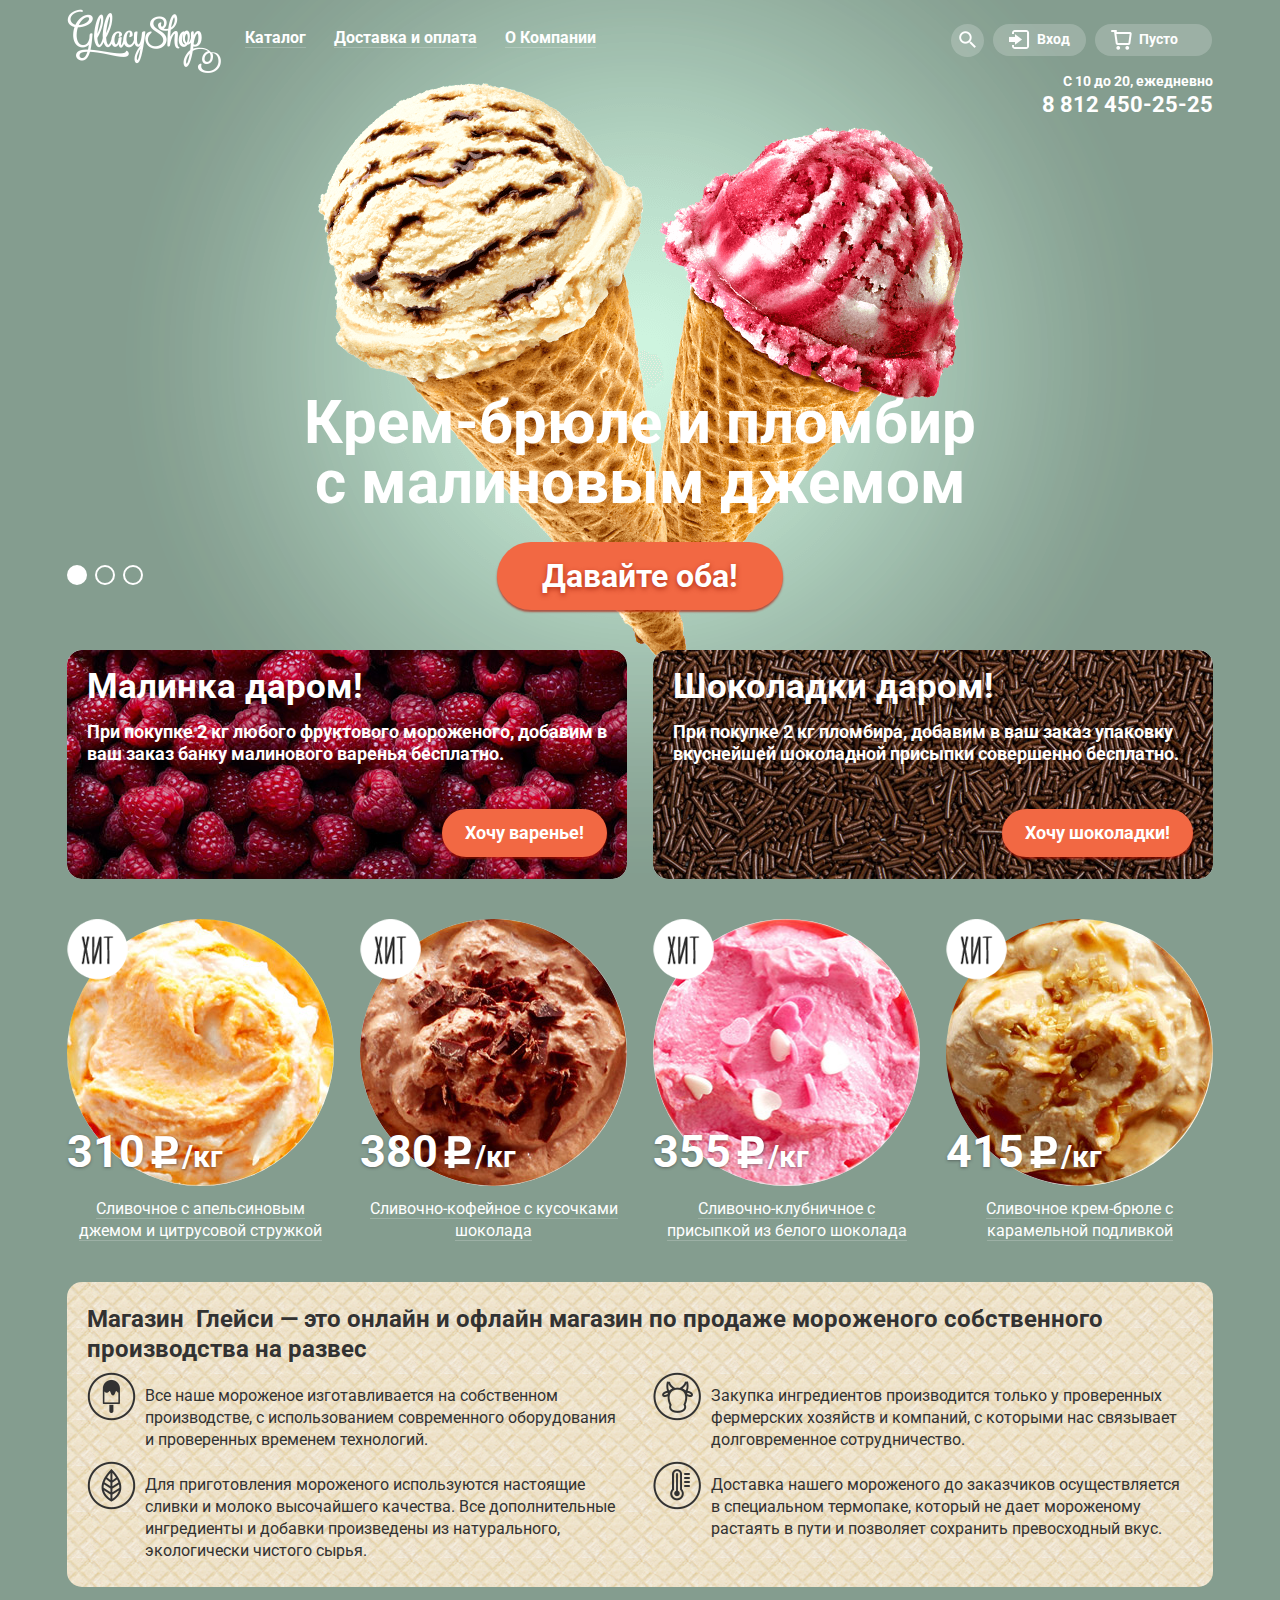
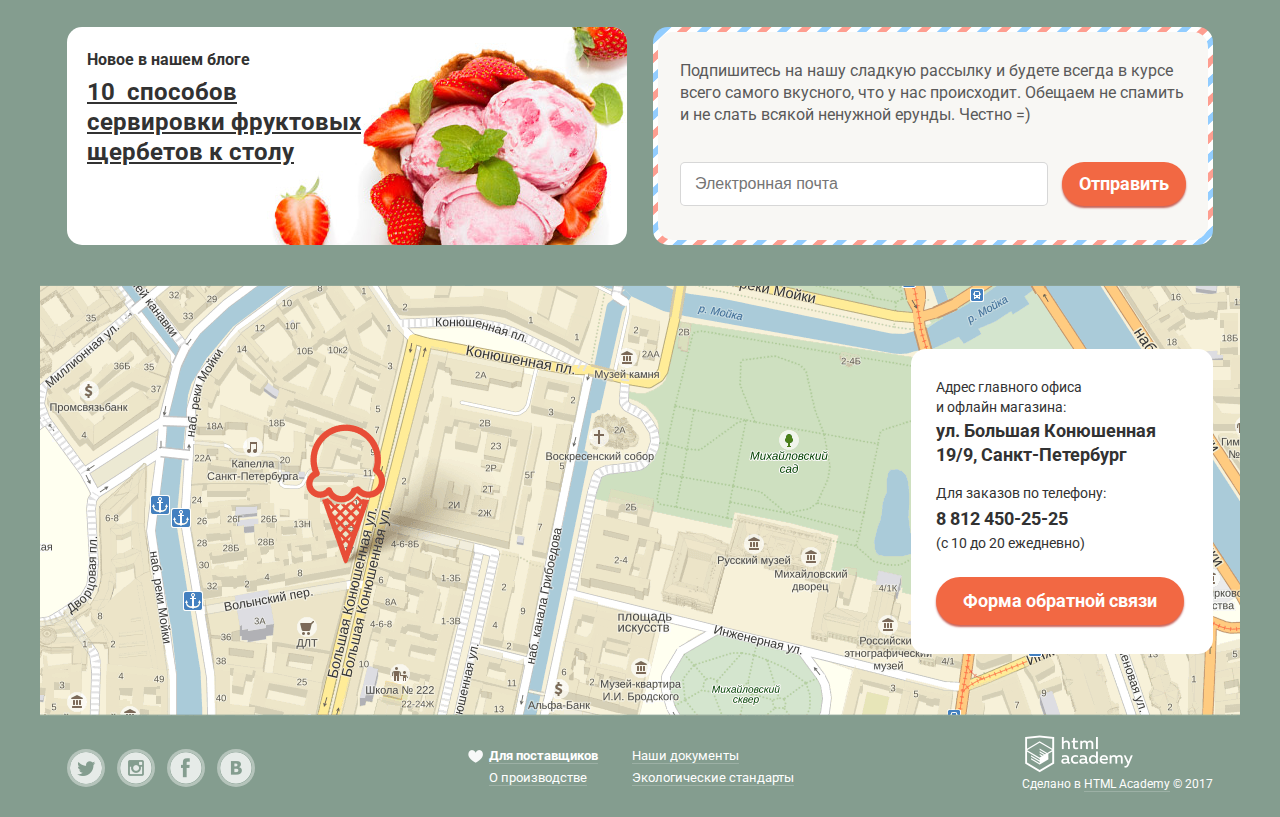
==== commit 7fb59b2e: "15-05-3" ====
--- a/index.html
+++ b/index.html
@@ -14,8 +14,9 @@
     <input type="radio" id="btn-2" name="toggle">
     <input type="radio" id="btn-3" name="toggle">
     <div class="site-wrapper">
-        <div class="content-wrapper">
-            <header class="main-header">
+
+        <header class="main-header">
+            <div class="content-wrapper">
                 <div class="main-header-layout">
                     <nav class="main-nav">
                         <img src="img/logo.png" width="154" height="64" alt="Gllacy shop">
@@ -68,8 +69,10 @@
                         </div>
                     </div>
                 </div>
-            </header>
-            <main>
+            </div>
+        </header>
+        <main>
+            <div class="content-wrapper">
                 <div class="contact-info">
                     <p class="work-mode">С 10 до 20, ежедневно</p>
                     <p class="phone">8 812 450-25-25</p>
@@ -195,9 +198,13 @@
                         </div>
                     </div>
                 </section>
+            </div>
+            <iframe class="online-map" src="https://api-maps.yandex.ru/frame/v1/-/C6u5NAZT" height="431"></iframe>
+            <div class="content-wrapper">
                 <section class="map">
-                    
-                    <div class="address">
+
+
+                    <div class="address content-wrapper">
                         <p class="text-address">
                             Адрес главного офиса
                             <br> и офлайн магазина:</p>
@@ -211,9 +218,14 @@
                         <p class="text-address">(с 10 до 20 ежедневно)</p>
                         <a href="feedback.html" class="address-btn btn">Форма обратной связи</a>
                     </div>
-                </section>
-            </main>
-            <footer class="main-footer">
+
+                </section>
+            </div>
+
+        </main>
+        <footer class="main-footer">
+
+            <div class="content-wrapper">
                 <div class="main-footer-layout">
                     <section class="footer-social">
                         <a class="social-btn social-btn-tw" href="#">Твиттер</a>
@@ -241,27 +253,26 @@
                         <p class="made-copyright">Сделано в <a class="link" href="https://htmlacademy.ru/intensive/htmlcss">HTML Academy</a> &#169; 2017</p>
                     </section>
                 </div>
-            </footer>
-            <div class="modal-feedback">
-                <button class="modal-feedback-close" type="button" title="Закрыть">Закрыть</button>
-                <p>Мы обязательно вам ответим!</p>
-                <form class="modal-feedback-form" action="https://echo.htmlacademy.ru/" method="post">
-                    <input class="modal-feedback-name" id="tip-name" type="text" name="name" placeholder="Как вас зовут?">
-                    <label class="tip-name" for="tip-name">Как вас зовут?</label>
-                    <input class="modal-feedback-email" id="tip-emai2" type="email" name="email" placeholder="Ваша почта для ответа?">
-                    <label class="tip-email2" for="tip-emai2">Ваша почта для ответа?</label>
-                    <textarea class="modal-feedback-letter" name="letter" id="tip-letter" placeholder="Напишите что-нибудь..."></textarea>
-                    <label class="tip-letter" for="tip-letter">Напишите что-нибудь...</label>
-                    <button class="modal-feedback-btn btn" type="submit">Отправить</button>
-                </form>
-            </div>
-            <div class="modal-overlay"></div>
+            </div>
+        </footer>
+        <div class="modal-feedback">
+            <button class="modal-feedback-close" type="button" title="Закрыть">Закрыть</button>
+            <p>Мы обязательно вам ответим!</p>
+            <form class="modal-feedback-form" action="https://echo.htmlacademy.ru/" method="post">
+                <input class="modal-feedback-name" id="tip-name" type="text" name="name" placeholder="Как вас зовут?">
+                <label class="tip-name" for="tip-name">Как вас зовут?</label>
+                <input class="modal-feedback-email" id="tip-emai2" type="email" name="email" placeholder="Ваша почта для ответа?">
+                <label class="tip-email2" for="tip-emai2">Ваша почта для ответа?</label>
+                <textarea class="modal-feedback-letter" name="letter" id="tip-letter" placeholder="Напишите что-нибудь..."></textarea>
+                <label class="tip-letter" for="tip-letter">Напишите что-нибудь...</label>
+                <button class="modal-feedback-btn btn" type="submit">Отправить</button>
+            </form>
         </div>
+        <div class="modal-overlay"></div>
+
     </div>
     <script src="js/script.min.js"></script>
-    <div class="online-map">
-    	<iframe src="https://api-maps.yandex.ru/frame/v1/-/C6u5NAZT" width="100%" height="431"></iframe>
-    </div>
+
 </body>
 
 </html>--- a/css/style.min.css
+++ b/css/style.min.css
@@ -1 +1 @@
-*,::after,::before{-webkit-box-sizing:inherit;box-sizing:inherit}html{-webkit-box-sizing:border-box;box-sizing:border-box}body,html{min-width:1200px;margin:0;padding:0;font-family:"Roboto","Arial",sans-serif;font-size:16px;line-height:1.2;color:#fff;font-weight:700;background-color:#849d8f}.sprite-gllasy{background-image:url(spritesheet.png);background-repeat:no-repeat;display:block}.sprite-gllasy-cart{width:21px;height:20px;background-position:-10px -10px}.sprite-gllasy-cart-full{width:21px;height:20px;background-position:-10px -50px}.sprite-gllasy-fb{width:32px;height:32px;background-position:-10px -90px}.sprite-gllasy-heart{width:15px;height:13px;background-position:-10px -142px}.sprite-gllasy-hit{width:61px;height:61px;background-position:-10px -175px}.sprite-gllasy-icon-cow{width:48px;height:49px;background-position:-10px -256px}.sprite-gllasy-icon-icecream{width:49px;height:49px;background-position:-10px -325px}.sprite-gllasy-icon-sheet{width:49px;height:49px;background-position:-10px -394px}.sprite-gllasy-icon-thermometer{width:48px;height:49px;background-position:-10px -463px}.sprite-gllasy-input{width:21px;height:19px;background-position:-10px -532px}.sprite-gllasy-input-hover{width:21px;height:19px;background-position:-10px -571px}.sprite-gllasy-inst{width:32px;height:32px;background-position:-10px -610px}.sprite-gllasy-pag-next{width:9px;height:14px;background-position:-10px -662px}.sprite-gllasy-pag-prev{width:9px;height:14px;background-position:-10px -696px}.sprite-gllasy-ruble{width:31px;height:36px;background-position:-10px -730px}.sprite-gllasy-search{width:17px;height:17px;background-position:-10px -786px}.sprite-gllasy-search-hover{width:17px;height:17px;background-position:-10px -823px}.sprite-gllasy-twitter,.sprite-gllasy-vk{width:32px;height:32px;background-position:-10px -860px}.sprite-gllasy-vk{background-position:-10px -912px}.sprite-gllasy-zcart-hover{width:21px;height:20px;background-position:-10px -964px}.inside-page{background:linear-gradient(to bottom,#9db1a5 150px,#849d8f)}body>input[type=radio]{display:none}.site-wrapper{min-width:1200px;background-repeat:no-repeat;background-position:top center;-webkit-transition:background-image .5s ease,background-image .5s ease;transition:background-image .5s ease,background-image .5s ease}.site-wrapper::after,.site-wrapper::before{content:"";visibility:hidden}.site-wrapper::before{background-image:url(../img/slide-2.png)}.site-wrapper::after{background-image:url(../img/slide-3.png)}.content-wrapper{width:1200px;margin:0 auto;padding:0 27px}.slider{position:relative;padding-top:320px;text-align:center;color:#fff}.main-header-layout::before,.slide{display:none}.slide-title{width:700px;margin:0 auto 28px;font-weight:700;font-size:60px;line-height:60.35px}.slide-btn{display:inline-block;vertical-align:top;padding:12px 45px;font-size:32px;font-weight:700;line-height:44px;color:#fff;text-decoration:none;text-shadow:0 2px 5px rgba(160,32,11,.76);background:#f26843;border-radius:100px}.slider-controls{position:absolute;bottom:25px;left:0;z-index:20;font-size:0}.slider-controls label{display:inline-block;vertical-align:top;width:20px;height:20px;margin-right:8px;background-color:transparent;border:2px solid #fff;border-radius:50%;cursor:pointer}.slider-controls label:hover{background-color:rgba(255,255,255,.4)}.slider-controls label:active{background-color:#fff}#btn-1:checked~.site-wrapper #slide1,#btn-2:checked~.site-wrapper #slide2,#btn-3:checked~.site-wrapper #slide3{display:block}#btn-1:checked~.site-wrapper{background-color:#849d8f;background-image:url(../img/slide-1.png)}#btn-2:checked~.site-wrapper{background-color:#8996a6;background-image:url(../img/slide-2.png)}#btn-3:checked~.site-wrapper{background-color:#9d8b84;background-image:url(../img/slide-3.png)}#btn-1:checked~.site-wrapper label[for=btn-1],#btn-2:checked~.site-wrapper label[for=btn-2],#btn-3:checked~.site-wrapper label[for=btn-3]{background-color:#fff}.main-header-layout{padding-top:9px;display:-webkit-box;display:-ms-flexbox;display:flex;-webkit-box-pack:justify;-ms-flex-pack:justify;justify-content:space-between}.main-nav{width:560px;margin:0}.main-nav img{float:left;margin-right:10px}.main-menu{padding:0;font-size:0;list-style:none;margin:0 0 5px}.main-menu>li{position:relative;display:inline-block;vertical-align:top;margin-top:13px;z-index:3}.main-menu .menu-item{display:block;color:#fff;font-size:16px;line-height:18px;margin:7px 14px;text-decoration:none;border-bottom:1px solid rgba(255,255,255,.2)}.main-menu .menu-item:first-of-type::after{content:"";position:absolute;top:30px;right:0;width:100%;height:10px}.main-menu li:hover .menu-item::before{background-color:#f7f6f3}.main-menu .menu-item:active,.main-menu li:hover .menu-item{color:#333;border-bottom:none}.main-menu .current::before,.main-menu .menu-item:active::before,.main-menu li:hover .menu-item::before{content:"";top:0;left:0;position:absolute;border-radius:26px;width:100%;height:32px;z-index:-1}.main-menu .menu-item:active::before{-webkit-box-shadow:inset 0 2px 1px #696969;box-shadow:inset 0 2px 1px #696969;background-color:#ededed}.main-menu .current::before{background-color:#d07058}.main-menu .current{border-bottom:none}.main-menu .sub-menu{position:absolute;top:37px;left:-7px;display:none;margin:0;padding:0;list-style:none;background:#f8f7f4;width:143px;height:172px;border-radius:5px;-webkit-box-shadow:0 20px 20px rgba(0,0,0,.4);box-shadow:0 20px 20px rgba(0,0,0,.4);z-index:10}.block-search:hover .modal-search,.main-menu>li:hover .sub-menu,.sub-menu a{display:block}.sub-menu li{margin-top:3px}.sub-menu a{color:#323232;text-decoration:none;font-size:14px;font-weight:400;padding:6px 20px}.sub-menu-new{font-weight:700}.sub-menu li:first-child::after{content:"";display:block;border-bottom:1px solid #d1d0ce;margin-top:6px;margin-right:8px;margin-left:6px}.sub-menu a:hover{background-color:#fbded7}.sub-menu a:active{background-color:#f6b5a5}.sub-menu .menu-current{background-color:#d07058}.user-block{position:relative;margin-top:15px;width:267px}.user-block .block-search{position:relative;display:inline-block;vertical-align:top;margin-left:5px;width:33px;height:33px;background-color:rgba(255,255,255,.2);border-radius:50%}.block-search .search::before,.block-search:hover .search::before{content:"";position:absolute;top:7px;left:8px;width:17px;height:17px;background:url(../img/sprite-gllasy.png) no-repeat;background-position:-10px -786px}.block-search:hover{background-color:#f8f7f4;cursor:pointer}.block-search:hover .search::before{background-position:-10px -823px}.block-cart-full::after,.block-cart::after,.block-login::after,.block-search::after{content:"";position:absolute;top:30px;right:0;width:100px;height:20px}.user-block .modal-search{display:none;position:absolute;top:37px;right:0;width:341px;height:85px;padding:20px 15px;background-color:#f8f7f4;border-radius:6px;-webkit-box-shadow:0 20px 20px rgba(0,0,0,.4);box-shadow:0 20px 20px rgba(0,0,0,.4);z-index:15}.modal-search input,.modal-search label{font-weight:400;font-family:"Roboto","Arial",sans-serif}.modal-search input{width:312px;height:44px;border:1px solid #d3d3d2;border-radius:5px;background-color:#fff;padding-left:15px;font-size:14px;line-height:24px;color:#999}.modal-search input:hover{-webkit-box-shadow:inset 0 0 0 1px rgba(178,178,178,.5);box-shadow:inset 0 0 0 1px rgba(178,178,178,.5)}.modal-search label{position:absolute;font-size:0;top:5px;left:28px;line-height:13px;color:#5b9ddf}.modal-search input:focus{outline:0;-webkit-box-shadow:inset 0 0 0 2px rgba(46,136,228,.5);box-shadow:inset 0 0 0 2px rgba(46,136,228,.5)}.modal-login input:focus+label,.modal-search input:focus+label{display:block;color:#5b9ddf;font-size:11px}.user-block .block-cart,.user-block .block-login{position:relative;display:inline-block;vertical-align:top;margin-left:5px;height:32px;background-color:rgba(255,255,255,.2);border-radius:100px;padding-left:44px;padding-top:5px}.user-block .cart,.user-block .login{font-size:14px;line-height:16px;font-weight:700;color:#fff;text-decoration:none}.user-block .block-login{width:93px}.user-block .block-cart,.user-block .block-full-cart{width:117px}.block-login .login::before,.block-login:hover .login::before{content:"";position:absolute;top:6px;left:16px;width:21px;height:19px;background:url(../img/sprite-gllasy.png) no-repeat;background-position:-10px -532px}.block-login:hover{background-color:#f8f7f4}.block-login:hover .login,.modal-login{color:#323232}.block-login:hover .login::before{background-position:-10px -571px}.modal-login{position:absolute;display:none;top:37px;right:0;width:277px;padding:20px 15px;background-color:#f8f7f4;border-radius:6px;-webkit-box-shadow:0 20px 20px rgba(0,0,0,.4);box-shadow:0 20px 20px rgba(0,0,0,.4);z-index:15}.modal-login input,.modal-login label{font-weight:400;font-family:"Roboto","Arial",sans-serif}.modal-login input{width:241px;height:44px;margin:0 0 20px;padding-left:15px;border:1px solid #d3d3d2;border-radius:5px;background-color:#fff;position:relative;font-size:14px;line-height:24px;color:#999}.modal-login .login-btn{float:left;margin-right:20px;display:inline-block;vertical-align:top;padding:12px 23px;font-size:18px;line-height:24px;font-weight:700;color:#fff;text-decoration:none;background:#f26843;border-radius:100px;border:0}.modal-login .registration,.modal-login .restore{font-size:13px;line-height:24px;font-weight:400;color:#323232;text-decoration:none;border-bottom:1px solid rgba(50,50,50,.3)}.block-login:hover .modal-login{display:block}.modal-login input:hover{-webkit-box-shadow:inset 0 0 0 1px rgba(178,178,178,.5);box-shadow:inset 0 0 0 1px rgba(178,178,178,.5)}.modal-login label{position:absolute;font-size:0;line-height:13px;color:#5b9ddf}.modal-login .tip-email-form{top:5px;left:30px}.modal-login .tip-password-form{top:70px;left:30px}.modal-login input:focus{outline:0;-webkit-box-shadow:inset 0 0 0 2px rgba(46,136,228,.5);box-shadow:inset 0 0 0 2px rgba(46,136,228,.5)}.modal-login input:valid{outline:0;-webkit-box-shadow:none;box-shadow:none;border:1px solid rgba(178,178,178,.5);font-size:16px;line-height:24px;font-weight:700;color:#323232;background-color:#fff}.modal-login input:valid+label{display:block;color:#999;font-size:11px}.block-cart:hover,.block-cart:hover .cart{background-color:#f8f7f4}.block-cart:hover .cart{color:#323232}.block-cart .cart::before,.block-cart-full .cart-full::before,.block-cart:hover .cart::before{content:"";position:absolute;top:6px;left:16px;width:21px;height:20px;background:url(../img/sprite-gllasy.png) no-repeat;background-position:-10px -964px}.block-cart .cart::before,.block-cart-full .cart-full::before{background-position:-10px -10px}.user-block .block-cart-full{position:relative;display:inline-block;vertical-align:top;margin-left:5px;height:32px;background-color:#f7f6f3;border-radius:100px;padding-left:44px;padding-top:5px;padding-right:16px}.user-block .cart-full{font-size:14px;line-height:16px;font-weight:700;text-decoration:none;color:#323232}.block-cart-full .cart-full::before{background-position:-10px -50px}.modal-cart-full,.user-block .modal-cart{position:absolute;display:none;top:37px;right:0;background-color:#f8f7f4;-webkit-box-shadow:0 20px 20px rgba(0,0,0,.4);box-shadow:0 20px 20px rgba(0,0,0,.4);font-weight:400;font-family:"Roboto","Arial",sans-serif}.user-block .modal-cart{height:60px;width:300px;padding:20px 15px;color:#000;border-radius:6px;z-index:15}.block-cart-full:hover .modal-cart-full,.block-cart:hover .modal-cart,.product-item:hover .quick-view,.product-item:hover .quick-view-btn{display:block}.modal-cart-full{width:540px;border-radius:5px;padding:16px 15px;color:#323232;font-size:13px;line-height:16px;z-index:20}.modal-cart-full table{margin:0;padding:0;border-collapse:collapse;height:96px}.breadcrumbs li,.modal-cart-full tr{vertical-align:top}.modal-cart-full td{padding-bottom:16px}.modal-cart-full .cart-delete{position:relative;font-size:0;width:25px;text-align:left;cursor:pointer}.modal-cart-full .cart-delete::after,.modal-cart-full .cart-delete::before{content:"";position:absolute;top:19px;left:-2px;width:14px;height:1px;background-color:#353535;border-radius:1px}.modal-cart-full .cart-delete::before{-webkit-transform:rotate(45deg);transform:rotate(45deg)}.modal-cart-full .cart-delete::after{-webkit-transform:rotate(-45deg);transform:rotate(-45deg)}.modal-cart-full .cart-photo{text-align:left;width:44px}.modal-cart-full .cart-name{width:247px;padding-top:10px;padding-right:25px}.modal-cart-full .cart-price{width:123px;padding-top:10px}.cart-price .grey-price{color:#999}.modal-cart-full .cart-total{width:68px;padding-top:10px}.modal-cart-full .cart-photo img{border-radius:50%}.modal-cart-full .line-cart{width:100%;height:1px;background-color:#cacac7;margin-bottom:15px;margin-top:1px}.modal-cart-full .total{text-align:right;font-size:15px;line-height:18px;color:#323232;font-weight:700;margin-bottom:13px}.modal-cart-full .place-order-btn{float:right;display:inline-block;vertical-align:top;padding:11px 15px;font-size:18px;line-height:24px;font-weight:700;color:#fff;text-decoration:none;background:#f26843;border-radius:34px;border:0}.breadcrumbs-contact{display:-webkit-box;display:-ms-flexbox;display:flex;-webkit-box-pack:justify;-ms-flex-pack:justify;justify-content:space-between}.breadcrumbs{margin-top:25px;width:267px}.breadcrumbs ul,.pagination ul{margin:0;padding:0;list-style:none}.breadcrumbs li{position:relative;display:inline-block;padding-right:17px;color:#fff;font-size:14px;line-height:16px;font-weight:400}.breadcrumbs li::after{content:"»";position:absolute;top:0;right:3px}.breadcrumbs a{color:#fff;text-decoration:none;border-bottom:1px solid rgba(255,255,255,.2)}.breadcrumbs a:active,.breadcrumbs a:hover{color:#ffbc9e;text-decoration:none;border-bottom:1px solid rgba(255,188,158,.2)}.breadcrumbs .breadcrumbs-current::after,.proposal::before{display:none}.contact-info{width:267px;float:right;text-align:right;font-size:14px}.contact-info p{margin:0}.phone{padding-top:2px;font-size:22px}.proposal{display:-webkit-box;display:-ms-flexbox;display:flex;-webkit-box-pack:justify;-ms-flex-pack:justify;justify-content:space-between;margin-top:40px;margin-bottom:40px}.proposal-item{position:relative;width:560px;height:229px;border-radius:15px;padding-left:20px;padding-right:20px;padding-top:16px}.proposal-item:first-child{background-color:#951c3c;background-image:url(../img/raspberry-background.jpg)}.proposal-item:last-child{background-color:#5d4131;background-image:url(../img/chocolate-background.jpg)}.proposal-title{padding:0;font-size:35px;line-height:41px;margin:0 0 14px}.proposal-desc{padding:0;font-size:18px;line-height:22px;margin:0 0 43px}.proposal-btn{position:absolute;bottom:22px;right:20px;display:inline-block;vertical-align:top;padding:12px 23px;font-size:18px;line-height:24px;font-weight:700;color:#fff;text-decoration:none;background:#f26843;border-radius:100px}.product{font-size:0}.product-item{position:relative;display:inline-block;vertical-align:top;width:267px;margin-right:26px;margin-bottom:40px;line-height:22px;font-size:16px;min-height:323px}.product-item:nth-child(4n){margin-right:0}.product-item-hit::before,.product-item-hit:hover::before{content:"";position:absolute;top:0;left:0;width:61px;height:61px;background:url(../img/sprite-gllasy.png) no-repeat;background-position:-10px -175px;z-index:2}.product-item-hit:hover::before{z-index:6}.product-item .quick-view{position:absolute;background-color:rgba(248,247,244,.3);width:293px;min-height:calc(100% + 82px);top:-6px;left:-13px;border-radius:5px;-webkit-box-shadow:0 20px 20px rgba(0,0,0,.4);box-shadow:0 20px 20px rgba(0,0,0,.4);z-index:3}.product-item .quick-view-btn{position:absolute;left:33px;bottom:-55px;vertical-align:top;font-size:18px;line-height:24px;color:#fefefe;text-decoration:none;font-weight:700;padding:12px 17px;background:#f26843;border-radius:100px;z-index:7}.product-item .quick-view,.product-item .quick-view-btn{display:none}.product-item .product-photo{position:relative;margin-bottom:12px;width:267px;height:267px;z-index:1}.product-item:hover .product-photo{z-index:5}.product-photo img{max-width:100%;border-radius:50%}.product-item .product-price{position:absolute;top:210px;left:0;font-size:30px;line-height:45px;text-shadow:0 1px 3px rgba(49,50,53,.5);z-index:2}.product-item:hover .product-price,.product-item:hover .product-title{z-index:6}.product-price .big-price{font-size:45px;padding-right:26px}.product-price .big-price::after{content:"";position:absolute;bottom:8px;left:83px;width:31px;height:36px;background-image:url(../img/sprite-gllasy.png);background-repeat:no-repeat;background-position:-10px -730px}.product-item .product-title{position:relative;z-index:1;text-align:center;padding:0 6px;font-weight:400}.product-title a{font-size:16px;line-height:22px;text-align:center;color:#fff;text-decoration:none;border-bottom:1px solid rgba(255,255,255,.2)}.product-title a:hover{color:#ffbc9e;border-bottom:1px solid rgba(255,188,158,.2)}.about{padding:22px 20px 15px;margin-bottom:40px;background-color:#ecdfc6;background:url(../img/waffle-background1.jpg);border-radius:15px}.about .about-main{font-size:24px;line-height:30px;color:#323232;font-family:"Roboto","Arial",sans-serif;margin:0 0 8px}.about .about-content{display:-webkit-box;display:-ms-flexbox;display:flex;-webkit-box-pack:justify;-ms-flex-pack:justify;justify-content:space-between;-ms-flex-wrap:wrap;flex-wrap:wrap;font-size:16px;line-height:22px;color:#323232;font-weight:400}.about .main-text{position:relative;width:540px;margin:0;padding:13px 6px 10px 58px}.about .main-text::before{content:"";position:absolute;top:0;left:0;width:49px;height:49px;background:url(../img/sprite-gllasy.png) no-repeat}.about .main-text:first-child::before{background-position:-10px -325px}.about .main-text:nth-child(2)::before{background-position:-10px -256px}.about .main-text:nth-child(3)::before{background-position:-10px -394px}.about .main-text:nth-child(4)::before{background-position:-10px -463px}.blog-subscribe{display:-webkit-box;display:-ms-flexbox;display:flex;-webkit-box-pack:justify;-ms-flex-pack:justify;justify-content:space-between;margin-bottom:40px}.blog,.subscribe{width:560px;background-color:#fff;border-radius:15px}.blog{padding:22px 20px;background:url(../img/news-strawberry-background.jpg) no-repeat}.blog .conteiner-blog{width:287px;min-height:171px;color:#323232;font-size:16px;line-height:22px}.conteiner-blog .text-blog{margin:0 0 6px}.conteiner-blog .blog-news{color:#323232;font-size:24px;line-height:30px}.conteiner-blog .blog-news:active,.conteiner-blog .blog-news:hover{color:#e84d37}.subscribe{background-image:url(../img/mail-background-piece.png)}.subscribe .conteiner-subscribe{background-color:#f8f7f4;border-radius:15px;margin:5px;padding:28px 22px 34px}.subscribe .text-subscribe{margin:0 0 36px;font-size:16px;line-height:22px;font-weight:400;color:#5a5a5a}.subscribe-form{position:relative}.subscribe-form input{width:368px;padding:10px 14px;border-radius:5px;background-color:#fff;border:1px solid rgba(178,178,178,.52);font-size:16px;line-height:22px;color:#999;font-weight:400}.subscribe-form input:hover{-webkit-box-shadow:inset 0 0 0 1px rgba(178,178,178,.5);box-shadow:inset 0 0 0 1px rgba(178,178,178,.5)}.subscribe-form label{position:absolute;font-size:0;top:-15px;left:15px;line-height:13px;font-weight:400;color:#5b9ddf;font-family:"Roboto","Arial",sans-serif}.subscribe-form input:focus{outline:0;-webkit-box-shadow:inset 0 0 0 2px rgba(46,136,228,.5);box-shadow:inset 0 0 0 2px rgba(46,136,228,.5)}.subscribe-form input:focus+label{display:block;color:#5b9ddf;font-size:11px}.subscribe-form input:valid{outline:0;-webkit-box-shadow:none;box-shadow:none;border:1px solid rgba(178,178,178,.5);font-size:16px;line-height:24px;font-weight:700;color:#323232;background-color:#fff}.subscribe-form input:valid+label{display:block;color:#999;font-size:11px}.subscribe-form .send-email-btn{display:inline-block;vertical-align:top;cursor:pointer;font-size:18px;line-height:24px;color:#fefefe;font-family:"Roboto","Arial",sans-serif;text-decoration:none;font-weight:700;padding:10px 17px;background:#f26843;border-radius:100px;border:0;float:right}.map{position:relative;margin:0 -27px;background-color:#f7f1d9;background:url(../img/map-pin.png);height:431px}.map .address{position:absolute;top:64px;right:27px;width:302px;height:305px;padding:28px 25px;background-color:#fff;border-radius:15px;color:#323232;z-index:10}.address .text-address{font-size:14px;line-height:20px;font-weight:400;margin:0 0 2px}.address .main-address{font-size:18px;line-height:24px;font-weight:700;margin:0 0 2px}.address p:nth-child(2){margin-bottom:16px}.address p:nth-child(3){margin-bottom:4px}.address .address-btn{margin-top:22px;display:inline-block;vertical-align:top;font-size:18px;line-height:24px;color:#fefefe;text-decoration:none;font-weight:700;padding:12px 27px;background:#f26843;border-radius:100px}.product-caption{margin:0 0 26px;font-size:35px}.group-sort select,.sorting{font-size:16px;font-family:"Roboto","Arial",sans-serif;color:#fff}.sorting{margin:0 0 37px;font-weight:400;line-height:18px}.sorting .group-one,.sorting .group-two{min-width:870px;min-height:57px}.sorting .fields-label{margin:0 0 0 15px;font-size:14px;line-height:16px;color:#fff;font-weight:400}.group-range .fields-label,.group-sort .fields-label{margin-bottom:5px}.sorting .group-sort{float:left;position:relative;width:194px;height:37px}.group-sort::after{content:"";border-style:solid;border-width:5px 4px 0;border-color:#fff transparent transparent;position:absolute;top:40px;right:15px;z-index:1;margin-top:-2px;pointer-events:none}.group-sort select{-webkit-appearance:none;-moz-appearance:none;width:100%;height:100%;background-color:rgba(248,247,244,.2);padding-left:15px;padding-bottom:3px;border-radius:19px;border:0}.group-sort select::-ms-expand{display:none}.group-sort select:focus{outline:0}.group-sort select:hover{cursor:pointer;background-color:#fff;color:#323232}.group-sort:hover::after{border-color:#323232 transparent transparent}.sorting .group-range{float:left;position:relative;width:220px;height:58px;margin-left:16px;margin-right:16px}.range-wrapper{width:220px;height:37px;z-index:1;background-color:rgba(255,255,255,.2);border-radius:37px}.group-range .scale{position:absolute;top:39px;left:15px;height:4px;width:188px;background:rgba(248,247,244,.5)}.group-range .bar{position:absolute;left:30px;height:4px;width:100px;background:#f8f7f4}.range-toggle{position:absolute;top:30px;width:21px;height:21px;border-radius:50%;background-color:#f8f7f4;-webkit-box-shadow:0 2px 2px rgba(0,0,0,.1);box-shadow:0 2px 2px rgba(0,0,0,.1);cursor:pointer;z-index:2}.range-toggle-min{left:35px}.range-toggle-max{left:130px}.sorting .group-fat{float:left;position:relative;margin-bottom:17px}.fat-wrapper{min-width:415px;min-height:37px;padding:9px 0 7px 14px;z-index:0;background-color:rgba(255,255,255,.2);border-radius:37px}.group-fat .fields-label{margin-bottom:6px}.fat-radio input[type=radio],.filler-checkbox input[type=checkbox]{display:none}.fat-radio{position:relative;padding-left:27px;padding-right:19px;cursor:pointer}.fat-radio input[type=radio]+.radio-indicator{position:absolute;top:0;left:0;width:20px;height:20px;border-radius:50%;-webkit-box-shadow:inset 0 0 0 1px #fff;box-shadow:inset 0 0 0 1px #fff;z-index:5}.fat-radio input[type=radio]:checked+.radio-indicator::before{content:"";position:absolute;top:5px;left:5px;width:10px;height:10px;background-color:#fff;border-radius:50%}.sorting .group-filler{display:inline-block;vertical-align:top}.group-filler .fields-label{margin-top:-2px;margin-bottom:6px}.filler-wrapper{min-width:703px;min-height:37px;padding:8px 4px 7px 17px;background-color:rgba(255,255,255,.2);border-radius:37px;z-index:0}.filler-checkbox{position:relative;padding-left:30px;padding-right:20px;cursor:pointer}.filler-checkbox input[type=checkbox]+.checkbox-indicator{position:absolute;top:0;left:0;width:19px;height:19px;border-radius:3px;-webkit-box-shadow:inset 0 0 0 1px #fff;box-shadow:inset 0 0 0 1px #fff;z-index:5}.filler-checkbox input[type=checkbox]:checked+.checkbox-indicator::after,.filler-checkbox input[type=checkbox]:checked+.checkbox-indicator::before{content:"";position:absolute;top:8px;left:6px;width:11px;height:3px;background-color:#fff;border-radius:2px;-webkit-transform:rotate(-45deg);transform:rotate(-45deg)}.filler-checkbox input[type=checkbox]:checked+.checkbox-indicator::after{top:9px;left:3px;width:7px;-webkit-transform:rotate(45deg);transform:rotate(45deg)}.fat-radio input[type=radio]:hover+.radio-indicator:hover,.filler-checkbox input[type=checkbox]:hover+.checkbox-indicator:hover{border:0;-webkit-box-shadow:inset 0 0 0 2px #fff;box-shadow:inset 0 0 0 2px #fff}.fat-radio input:disabled+.radio-indicator,.filler-checkbox input:disabled+.checkbox-indicator{opacity:.4}.sorting-btn{width:144px;height:37px;margin:20px 0 0 10px;cursor:pointer;border:0;-webkit-box-shadow:inset 0 0 0 2px #fff;box-shadow:inset 0 0 0 2px #fff;background-color:rgba(255,255,255,.188);border-radius:37px;font-weight:400;font-size:16px;line-height:18px;color:#fff;font-family:"Roboto","Arial",sans-serif}.sorting-btn:focus{outline:0}.sorting-btn:hover{color:#323232;background-color:#fbfcfb}.sorting-btn:active{background-color:#ededed;-webkit-box-shadow:inset 0 2px 1px rgba(105,105,105,.004);box-shadow:inset 0 2px 1px rgba(105,105,105,.004)}.pagination{width:190px;margin-left:956px;margin-top:41px;margin-bottom:26px;min-height:26px}.pagination li{float:left;margin:0}.number-page a{display:inline-block;vertical-align:top;min-width:26px;height:26px;margin-right:3px;text-align:center;color:#fff;font-size:16px;font-weight:700;line-height:26px;text-decoration:none}.pagination a:hover{background-color:rgba(255,255,255,.2);border-radius:50%;color:#fff}.current-page a,.pagination a:active{background-color:#fff;border-radius:50%;color:#323232}.next a,.prev a{display:inline-block;vertical-align:middle;font-size:0;padding-top:10px;width:9px;height:14px;background:url(../img/sprite-gllasy.png) no-repeat}.prev a{margin-right:17px;opacity:.2;background-position:-10px -696px}.next a{margin-left:10px;background-position:-10px -662px}.next a:hover,.prev a:hover{background-color:transparent}.line{margin-bottom:5px;width:100%;height:1px;background-color:rgba(255,255,255,.3)}.main-footer{padding-top:19px;padding-bottom:26px;color:#fff}.main-footer-layout{display:-webkit-box;display:-ms-flexbox;display:flex;-webkit-box-pack:justify;-ms-flex-pack:justify;justify-content:space-between}.footer-social{margin-top:17px;width:267px}.social-btn{display:inline-block;vertical-align:top;width:32px;height:32px;margin:0 7px;-webkit-box-shadow:0 0 0 3px rgba(255,255,255,.5);box-shadow:0 0 0 3px rgba(255,255,255,.5);border-radius:50%;font-size:0;text-decoration:none;background:url(../img/sprite-gllasy.png) no-repeat;opacity:.8}.social-btn:hover{-webkit-box-shadow:0 0 0 3px rgba(255,255,255,.7);box-shadow:0 0 0 3px rgba(255,255,255,.7);opacity:1}.social-btn:active{-webkit-box-shadow:0 0 0 3px rgba(255,255,255,.7),inset 0 2px 1px #888;box-shadow:0 0 0 3px rgba(255,255,255,.7),inset 0 2px 1px #888;opacity:.8}.social-btn-tw{margin-left:3px;background-position:-10px -860px}.social-btn-inst{background-position:-10px -610px}.social-btn-fb{background-position:-10px -90px}.social-btn-vk{background-position:-10px -912px}.footer-about{width:452px;margin-left:108px}.footer-about ul{padding:0;display:inline-block;vertical-align:top;margin:10px 0 0}.footer-about ul:first-child{padding-left:21px;position:relative}.footer-about ul:first-child::before{content:"";position:absolute;top:5px;left:0;width:15px;height:13px;background-image:url(../img/sprite-gllasy.png);background-position:-10px -142px}.footer-about ul:last-child{padding-left:30px}.footer-about li{list-style:none}.footer-about a,.made-copyright a{font-weight:400;text-decoration:none;border-bottom:1px solid rgba(255,255,255,.2)}.footer-about a{line-height:22px;font-size:13px;color:#fff}.footer-about .supplier{font-weight:700}.footer-copyright{text-align:right;width:267px}.footer-copyright .footer-logo{margin-right:80px}.footer-copyright .made-copyright{margin:0;font-size:12px;color:#fefefe;font-weight:400}.made-copyright a{font-size:12px;color:#fefefe}.made-copyright a:hover,.made-copyright:active{color:#ffbc9e;border-bottom:1px solid rgba(255,188,158,.2)}.btn{background-image:-ms-linear-gradient(to bottom,#f26843 0%,#e74a35 100%);-webkit-box-shadow:0 2px 2px rgba(172,16,0,.64);box-shadow:0 2px 2px rgba(172,16,0,.64)}.btn:hover{background-image:-ms-linear-gradient(to bottom,#f58669 0%,#ec6f5e 100%);-webkit-box-shadow:0 2px 2px #ac1000;box-shadow:0 2px 2px #ac1000}.btn:active{background-image:-ms-linear-gradient(to bottom,#d84732 0%,#e1613e 100%);-webkit-box-shadow:inset 0 2px 2px #942718;box-shadow:inset 0 2px 2px #942718}.link:active,.link:hover{color:#ffbc9e;border-bottom:1px solid rgba(255,188,158,.2)}.link-white:active,.link-white:hover{color:#e84d37;border-bottom:1px solid rgba(232,77,55,.2)}.modal-feedback{display:none;position:fixed;top:50%;left:50%;width:478px;margin-left:-239px;margin-top:-222px;border-radius:10px;padding:18px 25px;background-color:#f8f7f4;color:#323232;z-index:20}.modal-overlay{position:fixed;display:none;top:0;left:0;z-index:10;width:100%;height:100%;background:rgba(0,0,0,.3)}@-webkit-keyframes bounce{0%{-webkit-transform:translateY(-2000px);transform:translateY(-2000px)}70%{-webkit-transform:translateY(30px);transform:translateY(30px)}90%{-webkit-transform:translateY(-10px);transform:translateY(-10px)}to{-webkit-transform:translateY(0);transform:translateY(0)}}@keyframes bounce{0%{-webkit-transform:translateY(-2000px);transform:translateY(-2000px)}70%{-webkit-transform:translateY(30px);transform:translateY(30px)}90%{-webkit-transform:translateY(-10px);transform:translateY(-10px)}to{-webkit-transform:translateY(0);transform:translateY(0)}}@-webkit-keyframes shake{0%,to{-webkit-transform:translateX(0);transform:translateX(0)}10%,30%,50%,70%,90%{-webkit-transform:translateX(-10px);transform:translateX(-10px)}20%,40%,60%,80%{-webkit-transform:translateX(10px);transform:translateX(10px)}}@keyframes shake{0%,to{-webkit-transform:translateX(0);transform:translateX(0)}10%,30%,50%,70%,90%{-webkit-transform:translateX(-10px);transform:translateX(-10px)}20%,40%,60%,80%{-webkit-transform:translateX(10px);transform:translateX(10px)}}.modal-feedback-show,.overlay-show{display:block;-webkit-animation:bounce .6s;animation:bounce .6s}.modal-error{-webkit-animation:shake .6s;animation:shake .6s}.modal-feedback-close{position:absolute;top:16px;right:16px;width:18px;height:18px;font-size:0;background-color:#f8f7f4;border:0;cursor:pointer}.modal-feedback-close::after,.modal-feedback-close::before{content:"";position:absolute;top:8px;right:-2px;width:23px;height:2px;background-color:#000;border-radius:1px}.modal-feedback-close::before{-webkit-transform:rotate(45deg);transform:rotate(45deg)}.modal-feedback-close::after{-webkit-transform:rotate(-45deg);transform:rotate(-45deg)}.modal-feedback p{margin:0 0 20px;font-size:24px;line-height:28px;font-family:"Roboto","Arial",sans-serif}.modal-feedback-form input,.modal-feedback-form label{font-weight:400;font-family:"Roboto","Arial",sans-serif}.modal-feedback-form input,.modal-feedback-form textarea{width:267px;margin:0 0 20px;padding-right:14px;padding-left:14px;height:44px;border:1px solid rgba(178,178,178,.5);border-radius:5px;background-color:#fff;position:relative;font-size:16px;line-height:24px;color:#999}.modal-feedback-form textarea{width:100%;resize:none;margin:0 0 25px;height:155px;font-family:"Roboto","Arial",sans-serif;font-weight:400}.modal-feedback-form input:hover,.modal-feedback-form textarea:hover{-webkit-box-shadow:inset 0 0 0 1px rgba(178,178,178,.5);box-shadow:inset 0 0 0 1px rgba(178,178,178,.5)}.modal-feedback-form label{position:absolute;font-size:0;line-height:13px;color:#5b9ddf}.modal-feedback-form .tip-name{top:53px;left:40px}.modal-feedback-form .tip-email2{top:117px;left:40px}.modal-feedback-form .tip-letter{top:182px;left:40px}.modal-feedback-form input:focus,.modal-feedback-form textarea:focus{outline:0;-webkit-box-shadow:inset 0 0 0 2px rgba(46,136,228,.5);box-shadow:inset 0 0 0 2px rgba(46,136,228,.5)}.modal-feedback-form input:focus+label,.modal-feedback-form textarea:focus+label{display:block;color:#5b9ddf;font-size:11px}.modal-feedback-form input:valid,.modal-feedback-form textarea:valid{outline:0;-webkit-box-shadow:none;box-shadow:none;border:1px solid rgba(178,178,178,.5);font-size:16px;line-height:24px;font-weight:700;color:#323232;background-color:#fff}.modal-feedback-form input:valid+label,.modal-feedback-form textarea:valid+label{display:block;color:#999;font-size:11px}.modal-feedback .modal-feedback-btn{float:right;display:inline-block;vertical-align:top;padding:12px 23px;font-size:18px;line-height:24px;font-weight:700;color:#fff;text-decoration:none;background:#f26843;border-radius:100px;border:0;cursor:pointer}.online-map{position:absolute;width:100%;top:1884px;z-index:1}+*,::after,::before{-webkit-box-sizing:inherit;box-sizing:inherit}html{-webkit-box-sizing:border-box;box-sizing:border-box}body,html{min-width:1200px;margin:0;padding:0;font-family:"Roboto","Arial",sans-serif;font-size:16px;line-height:1.2;color:#fff;font-weight:700;background-color:#849d8f}.sprite-gllasy{background-image:url(spritesheet.png);background-repeat:no-repeat;display:block}.sprite-gllasy-cart{width:21px;height:20px;background-position:-10px -10px}.sprite-gllasy-cart-full{width:21px;height:20px;background-position:-10px -50px}.sprite-gllasy-fb{width:32px;height:32px;background-position:-10px -90px}.sprite-gllasy-heart{width:15px;height:13px;background-position:-10px -142px}.sprite-gllasy-hit{width:61px;height:61px;background-position:-10px -175px}.sprite-gllasy-icon-cow{width:48px;height:49px;background-position:-10px -256px}.sprite-gllasy-icon-icecream{width:49px;height:49px;background-position:-10px -325px}.sprite-gllasy-icon-sheet{width:49px;height:49px;background-position:-10px -394px}.sprite-gllasy-icon-thermometer{width:48px;height:49px;background-position:-10px -463px}.sprite-gllasy-input{width:21px;height:19px;background-position:-10px -532px}.sprite-gllasy-input-hover{width:21px;height:19px;background-position:-10px -571px}.sprite-gllasy-inst{width:32px;height:32px;background-position:-10px -610px}.sprite-gllasy-pag-next{width:9px;height:14px;background-position:-10px -662px}.sprite-gllasy-pag-prev{width:9px;height:14px;background-position:-10px -696px}.sprite-gllasy-ruble{width:31px;height:36px;background-position:-10px -730px}.sprite-gllasy-search{width:17px;height:17px;background-position:-10px -786px}.sprite-gllasy-search-hover{width:17px;height:17px;background-position:-10px -823px}.sprite-gllasy-twitter,.sprite-gllasy-vk{width:32px;height:32px;background-position:-10px -860px}.sprite-gllasy-vk{background-position:-10px -912px}.sprite-gllasy-zcart-hover{width:21px;height:20px;background-position:-10px -964px}.inside-page{background:linear-gradient(to bottom,#9db1a5 150px,#849d8f)}body>input[type=radio]{display:none}.site-wrapper{min-width:1200px;background-repeat:no-repeat;background-position:top center;-webkit-transition:background-image .5s ease,background-image .5s ease;transition:background-image .5s ease,background-image .5s ease}.site-wrapper::after,.site-wrapper::before{content:"";visibility:hidden}.site-wrapper::before{background-image:url(../img/slide-2.png)}.site-wrapper::after{background-image:url(../img/slide-3.png)}.content-wrapper{width:1200px;margin:0 auto;padding:0 27px}.slider{position:relative;padding-top:320px;text-align:center;color:#fff}.main-header-layout::before,.slide{display:none}.slide-title{width:700px;margin:0 auto 28px;font-weight:700;font-size:60px;line-height:60.35px}.slide-btn{display:inline-block;vertical-align:top;padding:12px 45px;font-size:32px;font-weight:700;line-height:44px;color:#fff;text-decoration:none;text-shadow:0 2px 5px rgba(160,32,11,.76);background:#f26843;border-radius:100px}.slider-controls{position:absolute;bottom:25px;left:0;z-index:20;font-size:0}.slider-controls label{display:inline-block;vertical-align:top;width:20px;height:20px;margin-right:8px;background-color:transparent;border:2px solid #fff;border-radius:50%;cursor:pointer}.slider-controls label:hover{background-color:rgba(255,255,255,.4)}.slider-controls label:active{background-color:#fff}#btn-1:checked~.site-wrapper #slide1,#btn-2:checked~.site-wrapper #slide2,#btn-3:checked~.site-wrapper #slide3{display:block}#btn-1:checked~.site-wrapper{background-color:#849d8f;background-image:url(../img/slide-1.png)}#btn-2:checked~.site-wrapper{background-color:#8996a6;background-image:url(../img/slide-2.png)}#btn-3:checked~.site-wrapper{background-color:#9d8b84;background-image:url(../img/slide-3.png)}#btn-1:checked~.site-wrapper label[for=btn-1],#btn-2:checked~.site-wrapper label[for=btn-2],#btn-3:checked~.site-wrapper label[for=btn-3]{background-color:#fff}.main-header-layout{padding-top:9px;display:-webkit-box;display:-ms-flexbox;display:flex;-webkit-box-pack:justify;-ms-flex-pack:justify;justify-content:space-between}.main-nav{width:560px;margin:0}.main-nav img{float:left;margin-right:10px}.main-menu{padding:0;font-size:0;list-style:none;margin:0 0 5px}.main-menu>li{position:relative;display:inline-block;vertical-align:top;margin-top:13px;z-index:3}.main-menu .menu-item{display:block;color:#fff;font-size:16px;line-height:18px;margin:7px 14px;text-decoration:none;border-bottom:1px solid rgba(255,255,255,.2)}.main-menu .menu-item:first-of-type::after{content:"";position:absolute;top:30px;right:0;width:100%;height:10px}.main-menu li:hover .menu-item::before{background-color:#f7f6f3}.main-menu .menu-item:active,.main-menu li:hover .menu-item{color:#333;border-bottom:none}.main-menu .current::before,.main-menu .menu-item:active::before,.main-menu li:hover .menu-item::before{content:"";top:0;left:0;position:absolute;border-radius:26px;width:100%;height:32px;z-index:-1}.main-menu .menu-item:active::before{-webkit-box-shadow:inset 0 2px 1px #696969;box-shadow:inset 0 2px 1px #696969;background-color:#ededed}.main-menu .current::before{background-color:#d07058}.main-menu .current{border-bottom:none}.main-menu .sub-menu{position:absolute;top:37px;left:-7px;display:none;margin:0;padding:0;list-style:none;background:#f8f7f4;width:143px;height:172px;border-radius:5px;-webkit-box-shadow:0 20px 20px rgba(0,0,0,.4);box-shadow:0 20px 20px rgba(0,0,0,.4);z-index:10}.block-search:hover .modal-search,.main-menu>li:hover .sub-menu,.sub-menu a{display:block}.sub-menu li{margin-top:3px}.sub-menu a{color:#323232;text-decoration:none;font-size:14px;font-weight:400;padding:6px 20px}.sub-menu-new{font-weight:700}.sub-menu li:first-child::after{content:"";display:block;border-bottom:1px solid #d1d0ce;margin-top:6px;margin-right:8px;margin-left:6px}.sub-menu a:hover{background-color:#fbded7}.sub-menu a:active{background-color:#f6b5a5}.sub-menu .menu-current{background-color:#d07058}.user-block{position:relative;margin-top:15px;width:267px}.user-block .block-search{position:relative;display:inline-block;vertical-align:top;margin-left:5px;width:33px;height:33px;background-color:rgba(255,255,255,.2);border-radius:50%}.block-search .search::before,.block-search:hover .search::before{content:"";position:absolute;top:7px;left:8px;width:17px;height:17px;background:url(../img/sprite-gllasy.png) no-repeat;background-position:-10px -786px}.block-search:hover{background-color:#f8f7f4;cursor:pointer}.block-search:hover .search::before{background-position:-10px -823px}.block-cart-full::after,.block-cart::after,.block-login::after,.block-search::after{content:"";position:absolute;top:30px;right:0;width:100px;height:20px}.user-block .modal-search{display:none;position:absolute;top:37px;right:0;width:341px;height:85px;padding:20px 15px;background-color:#f8f7f4;border-radius:6px;-webkit-box-shadow:0 20px 20px rgba(0,0,0,.4);box-shadow:0 20px 20px rgba(0,0,0,.4);z-index:15}.modal-search input,.modal-search label{font-weight:400;font-family:"Roboto","Arial",sans-serif}.modal-search input{width:312px;height:44px;border:1px solid #d3d3d2;border-radius:5px;background-color:#fff;padding-left:15px;font-size:14px;line-height:24px;color:#999}.modal-search input:hover{-webkit-box-shadow:inset 0 0 0 1px rgba(178,178,178,.5);box-shadow:inset 0 0 0 1px rgba(178,178,178,.5)}.modal-search label{position:absolute;font-size:0;top:5px;left:28px;line-height:13px;color:#5b9ddf}.modal-search input:focus{outline:0;-webkit-box-shadow:inset 0 0 0 2px rgba(46,136,228,.5);box-shadow:inset 0 0 0 2px rgba(46,136,228,.5)}.modal-login input:focus+label,.modal-search input:focus+label{display:block;color:#5b9ddf;font-size:11px}.user-block .block-cart,.user-block .block-login{position:relative;display:inline-block;vertical-align:top;margin-left:5px;height:32px;background-color:rgba(255,255,255,.2);border-radius:100px;padding-left:44px;padding-top:5px}.user-block .cart,.user-block .login{font-size:14px;line-height:16px;font-weight:700;color:#fff;text-decoration:none}.user-block .block-login{width:93px}.user-block .block-cart,.user-block .block-full-cart{width:117px}.block-login .login::before,.block-login:hover .login::before{content:"";position:absolute;top:6px;left:16px;width:21px;height:19px;background:url(../img/sprite-gllasy.png) no-repeat;background-position:-10px -532px}.block-login:hover{background-color:#f8f7f4}.block-login:hover .login,.modal-login{color:#323232}.block-login:hover .login::before{background-position:-10px -571px}.modal-login{position:absolute;display:none;top:37px;right:0;width:277px;padding:20px 15px;background-color:#f8f7f4;border-radius:6px;-webkit-box-shadow:0 20px 20px rgba(0,0,0,.4);box-shadow:0 20px 20px rgba(0,0,0,.4);z-index:15}.modal-login input,.modal-login label{font-weight:400;font-family:"Roboto","Arial",sans-serif}.modal-login input{width:241px;height:44px;margin:0 0 20px;padding-left:15px;border:1px solid #d3d3d2;border-radius:5px;background-color:#fff;position:relative;font-size:14px;line-height:24px;color:#999}.modal-login .login-btn{float:left;margin-right:20px;display:inline-block;vertical-align:top;padding:12px 23px;font-size:18px;line-height:24px;font-weight:700;color:#fff;text-decoration:none;background:#f26843;border-radius:100px;border:0}.modal-login .registration,.modal-login .restore{font-size:13px;line-height:24px;font-weight:400;color:#323232;text-decoration:none;border-bottom:1px solid rgba(50,50,50,.3)}.block-login:hover .modal-login{display:block}.modal-login input:hover{-webkit-box-shadow:inset 0 0 0 1px rgba(178,178,178,.5);box-shadow:inset 0 0 0 1px rgba(178,178,178,.5)}.modal-login label{position:absolute;font-size:0;line-height:13px;color:#5b9ddf}.modal-login .tip-email-form{top:5px;left:30px}.modal-login .tip-password-form{top:70px;left:30px}.modal-login input:focus{outline:0;-webkit-box-shadow:inset 0 0 0 2px rgba(46,136,228,.5);box-shadow:inset 0 0 0 2px rgba(46,136,228,.5)}.modal-login input:valid{outline:0;-webkit-box-shadow:none;box-shadow:none;border:1px solid rgba(178,178,178,.5);font-size:16px;line-height:24px;font-weight:700;color:#323232;background-color:#fff}.modal-login input:valid+label{display:block;color:#999;font-size:11px}.block-cart:hover,.block-cart:hover .cart{background-color:#f8f7f4}.block-cart:hover .cart{color:#323232}.block-cart .cart::before,.block-cart-full .cart-full::before,.block-cart:hover .cart::before{content:"";position:absolute;top:6px;left:16px;width:21px;height:20px;background:url(../img/sprite-gllasy.png) no-repeat;background-position:-10px -964px}.block-cart .cart::before,.block-cart-full .cart-full::before{background-position:-10px -10px}.user-block .block-cart-full{position:relative;display:inline-block;vertical-align:top;margin-left:5px;height:32px;background-color:#f7f6f3;border-radius:100px;padding-left:44px;padding-top:5px;padding-right:16px}.user-block .cart-full{font-size:14px;line-height:16px;font-weight:700;text-decoration:none;color:#323232}.block-cart-full .cart-full::before{background-position:-10px -50px}.modal-cart-full,.user-block .modal-cart{position:absolute;display:none;top:37px;right:0;background-color:#f8f7f4;-webkit-box-shadow:0 20px 20px rgba(0,0,0,.4);box-shadow:0 20px 20px rgba(0,0,0,.4);font-weight:400;font-family:"Roboto","Arial",sans-serif}.user-block .modal-cart{height:60px;width:300px;padding:20px 15px;color:#000;border-radius:6px;z-index:15}.block-cart-full:hover .modal-cart-full,.block-cart:hover .modal-cart,.product-item:hover .quick-view,.product-item:hover .quick-view-btn{display:block}.modal-cart-full{width:540px;border-radius:5px;padding:16px 15px;color:#323232;font-size:13px;line-height:16px;z-index:20}.modal-cart-full table{margin:0;padding:0;border-collapse:collapse;height:96px}.breadcrumbs li,.modal-cart-full tr{vertical-align:top}.modal-cart-full td{padding-bottom:16px}.modal-cart-full .cart-delete{position:relative;font-size:0;width:25px;text-align:left;cursor:pointer}.modal-cart-full .cart-delete::after,.modal-cart-full .cart-delete::before{content:"";position:absolute;top:19px;left:-2px;width:14px;height:1px;background-color:#353535;border-radius:1px}.modal-cart-full .cart-delete::before{-webkit-transform:rotate(45deg);transform:rotate(45deg)}.modal-cart-full .cart-delete::after{-webkit-transform:rotate(-45deg);transform:rotate(-45deg)}.modal-cart-full .cart-photo{text-align:left;width:44px}.modal-cart-full .cart-name{width:247px;padding-top:10px;padding-right:25px}.modal-cart-full .cart-price{width:123px;padding-top:10px}.cart-price .grey-price{color:#999}.modal-cart-full .cart-total{width:68px;padding-top:10px}.modal-cart-full .cart-photo img{border-radius:50%}.modal-cart-full .line-cart{width:100%;height:1px;background-color:#cacac7;margin-bottom:15px;margin-top:1px}.modal-cart-full .total{text-align:right;font-size:15px;line-height:18px;color:#323232;font-weight:700;margin-bottom:13px}.modal-cart-full .place-order-btn{float:right;display:inline-block;vertical-align:top;padding:11px 15px;font-size:18px;line-height:24px;font-weight:700;color:#fff;text-decoration:none;background:#f26843;border-radius:34px;border:0}.breadcrumbs-contact{display:-webkit-box;display:-ms-flexbox;display:flex;-webkit-box-pack:justify;-ms-flex-pack:justify;justify-content:space-between}.breadcrumbs{margin-top:25px;width:267px}.breadcrumbs ul,.pagination ul{margin:0;padding:0;list-style:none}.breadcrumbs li{position:relative;display:inline-block;padding-right:17px;color:#fff;font-size:14px;line-height:16px;font-weight:400}.breadcrumbs li::after{content:"»";position:absolute;top:0;right:3px}.breadcrumbs a{color:#fff;text-decoration:none;border-bottom:1px solid rgba(255,255,255,.2)}.breadcrumbs a:active,.breadcrumbs a:hover{color:#ffbc9e;text-decoration:none;border-bottom:1px solid rgba(255,188,158,.2)}.breadcrumbs .breadcrumbs-current::after,.proposal::before{display:none}.contact-info{width:267px;float:right;text-align:right;font-size:14px}.contact-info p{margin:0}.phone{padding-top:2px;font-size:22px}.proposal{display:-webkit-box;display:-ms-flexbox;display:flex;-webkit-box-pack:justify;-ms-flex-pack:justify;justify-content:space-between;margin-top:40px;margin-bottom:40px}.proposal-item{position:relative;width:560px;height:229px;border-radius:15px;padding-left:20px;padding-right:20px;padding-top:16px}.proposal-item:first-child{background-color:#951c3c;background-image:url(../img/raspberry-background.jpg)}.proposal-item:last-child{background-color:#5d4131;background-image:url(../img/chocolate-background.jpg)}.proposal-title{padding:0;font-size:35px;line-height:41px;margin:0 0 14px}.proposal-desc{padding:0;font-size:18px;line-height:22px;margin:0 0 43px}.proposal-btn{position:absolute;bottom:22px;right:20px;display:inline-block;vertical-align:top;padding:12px 23px;font-size:18px;line-height:24px;font-weight:700;color:#fff;text-decoration:none;background:#f26843;border-radius:100px}.product{font-size:0}.product-item{position:relative;display:inline-block;vertical-align:top;width:267px;margin-right:26px;margin-bottom:40px;line-height:22px;font-size:16px;min-height:323px}.product-item:nth-child(4n){margin-right:0}.product-item-hit::before,.product-item-hit:hover::before{content:"";position:absolute;top:0;left:0;width:61px;height:61px;background:url(../img/sprite-gllasy.png) no-repeat;background-position:-10px -175px;z-index:2}.product-item-hit:hover::before{z-index:6}.product-item .quick-view{position:absolute;background-color:rgba(248,247,244,.3);width:293px;min-height:calc(100% + 82px);top:-6px;left:-13px;border-radius:5px;-webkit-box-shadow:0 20px 20px rgba(0,0,0,.4);box-shadow:0 20px 20px rgba(0,0,0,.4);z-index:3}.product-item .quick-view-btn{position:absolute;left:33px;bottom:-55px;vertical-align:top;font-size:18px;line-height:24px;color:#fefefe;text-decoration:none;font-weight:700;padding:12px 17px;background:#f26843;border-radius:100px;z-index:7}.product-item .quick-view,.product-item .quick-view-btn{display:none}.product-item .product-photo{position:relative;margin-bottom:12px;width:267px;height:267px;z-index:1}.product-item:hover .product-photo{z-index:5}.product-photo img{max-width:100%;border-radius:50%}.product-item .product-price{position:absolute;top:210px;left:0;font-size:30px;line-height:45px;text-shadow:0 1px 3px rgba(49,50,53,.5);z-index:2}.product-item:hover .product-price,.product-item:hover .product-title{z-index:6}.product-price .big-price{font-size:45px;padding-right:26px}.product-price .big-price::after{content:"";position:absolute;bottom:8px;left:83px;width:31px;height:36px;background-image:url(../img/sprite-gllasy.png);background-repeat:no-repeat;background-position:-10px -730px}.product-item .product-title{position:relative;z-index:1;text-align:center;padding:0 6px;font-weight:400}.product-title a{font-size:16px;line-height:22px;text-align:center;color:#fff;text-decoration:none;border-bottom:1px solid rgba(255,255,255,.2)}.product-title a:hover{color:#ffbc9e;border-bottom:1px solid rgba(255,188,158,.2)}.about{padding:22px 20px 15px;margin-bottom:40px;background-color:#ecdfc6;background:url(../img/waffle-background1.jpg);border-radius:15px}.about .about-main{font-size:24px;line-height:30px;color:#323232;font-family:"Roboto","Arial",sans-serif;margin:0 0 8px}.about .about-content{display:-webkit-box;display:-ms-flexbox;display:flex;-webkit-box-pack:justify;-ms-flex-pack:justify;justify-content:space-between;-ms-flex-wrap:wrap;flex-wrap:wrap;font-size:16px;line-height:22px;color:#323232;font-weight:400}.about .main-text{position:relative;width:540px;margin:0;padding:13px 6px 10px 58px}.about .main-text::before{content:"";position:absolute;top:0;left:0;width:49px;height:49px;background:url(../img/sprite-gllasy.png) no-repeat}.about .main-text:first-child::before{background-position:-10px -325px}.about .main-text:nth-child(2)::before{background-position:-10px -256px}.about .main-text:nth-child(3)::before{background-position:-10px -394px}.about .main-text:nth-child(4)::before{background-position:-10px -463px}.blog-subscribe{display:-webkit-box;display:-ms-flexbox;display:flex;-webkit-box-pack:justify;-ms-flex-pack:justify;justify-content:space-between;margin-bottom:40px}.blog,.subscribe{width:560px;background-color:#fff;border-radius:15px}.blog{padding:22px 20px;background:url(../img/news-strawberry-background.jpg) no-repeat}.blog .conteiner-blog{width:287px;min-height:171px;color:#323232;font-size:16px;line-height:22px}.conteiner-blog .text-blog{margin:0 0 6px}.conteiner-blog .blog-news{color:#323232;font-size:24px;line-height:30px}.conteiner-blog .blog-news:active,.conteiner-blog .blog-news:hover{color:#e84d37}.subscribe{background-image:url(../img/mail-background-piece.png)}.subscribe .conteiner-subscribe{background-color:#f8f7f4;border-radius:15px;margin:5px;padding:28px 22px 34px}.subscribe .text-subscribe{margin:0 0 36px;font-size:16px;line-height:22px;font-weight:400;color:#5a5a5a}.subscribe-form{position:relative}.subscribe-form input{width:368px;padding:10px 14px;border-radius:5px;background-color:#fff;border:1px solid rgba(178,178,178,.52);font-size:16px;line-height:22px;color:#999;font-weight:400}.subscribe-form input:hover{-webkit-box-shadow:inset 0 0 0 1px rgba(178,178,178,.5);box-shadow:inset 0 0 0 1px rgba(178,178,178,.5)}.subscribe-form label{position:absolute;font-size:0;top:-15px;left:15px;line-height:13px;font-weight:400;color:#5b9ddf;font-family:"Roboto","Arial",sans-serif}.subscribe-form input:focus{outline:0;-webkit-box-shadow:inset 0 0 0 2px rgba(46,136,228,.5);box-shadow:inset 0 0 0 2px rgba(46,136,228,.5)}.subscribe-form input:focus+label{display:block;color:#5b9ddf;font-size:11px}.subscribe-form input:valid{outline:0;-webkit-box-shadow:none;box-shadow:none;border:1px solid rgba(178,178,178,.5);font-size:16px;line-height:24px;font-weight:700;color:#323232;background-color:#fff}.subscribe-form input:valid+label{display:block;color:#999;font-size:11px}.subscribe-form .send-email-btn{display:inline-block;vertical-align:top;cursor:pointer;font-size:18px;line-height:24px;color:#fefefe;font-family:"Roboto","Arial",sans-serif;text-decoration:none;font-weight:700;padding:10px 17px;background:#f26843;border-radius:100px;border:0;float:right}.map{position:relative;margin:0 -27px;background-color:#f7f1d9;background:url(../img/map-pin.png);height:431px}.map .address{position:absolute;top:64px;right:27px;width:302px;height:305px;padding:28px 25px;background-color:#fff;border-radius:15px;color:#323232;z-index:10}.address .text-address{font-size:14px;line-height:20px;font-weight:400;margin:0 0 2px}.address .main-address{font-size:18px;line-height:24px;font-weight:700;margin:0 0 2px}.address p:nth-child(2){margin-bottom:16px}.address p:nth-child(3){margin-bottom:4px}.address .address-btn{margin-top:22px;display:inline-block;vertical-align:top;font-size:18px;line-height:24px;color:#fefefe;text-decoration:none;font-weight:700;padding:12px 27px;background:#f26843;border-radius:100px}.product-caption{margin:0 0 26px;font-size:35px}.group-sort select,.sorting{font-size:16px;font-family:"Roboto","Arial",sans-serif;color:#fff}.sorting{margin:0 0 37px;font-weight:400;line-height:18px}.sorting .group-one,.sorting .group-two{min-width:870px;min-height:57px}.sorting .fields-label{margin:0 0 0 15px;font-size:14px;line-height:16px;color:#fff;font-weight:400}.group-range .fields-label,.group-sort .fields-label{margin-bottom:5px}.sorting .group-sort{float:left;position:relative;width:194px;height:37px}.group-sort::after{content:"";border-style:solid;border-width:5px 4px 0;border-color:#fff transparent transparent;position:absolute;top:40px;right:15px;z-index:1;margin-top:-2px;pointer-events:none}.group-sort select{-webkit-appearance:none;-moz-appearance:none;width:100%;height:100%;background-color:rgba(248,247,244,.2);padding-left:15px;padding-bottom:3px;border-radius:19px;border:0}.group-sort select::-ms-expand{display:none}.group-sort select:focus{outline:0}.group-sort select:hover{cursor:pointer;background-color:#fff;color:#323232}.group-sort:hover::after{border-color:#323232 transparent transparent}.sorting .group-range{float:left;position:relative;width:220px;height:58px;margin-left:16px;margin-right:16px}.range-wrapper{width:220px;height:37px;z-index:1;background-color:rgba(255,255,255,.2);border-radius:37px}.group-range .scale{position:absolute;top:39px;left:15px;height:4px;width:188px;background:rgba(248,247,244,.5)}.group-range .bar{position:absolute;left:30px;height:4px;width:100px;background:#f8f7f4}.range-toggle{position:absolute;top:30px;width:21px;height:21px;border-radius:50%;background-color:#f8f7f4;-webkit-box-shadow:0 2px 2px rgba(0,0,0,.1);box-shadow:0 2px 2px rgba(0,0,0,.1);cursor:pointer;z-index:2}.range-toggle-min{left:35px}.range-toggle-max{left:130px}.sorting .group-fat{float:left;position:relative;margin-bottom:17px}.fat-wrapper{min-width:415px;min-height:37px;padding:9px 0 7px 14px;z-index:0;background-color:rgba(255,255,255,.2);border-radius:37px}.group-fat .fields-label{margin-bottom:6px}.fat-radio input[type=radio],.filler-checkbox input[type=checkbox]{display:none}.fat-radio{position:relative;padding-left:27px;padding-right:19px;cursor:pointer}.fat-radio input[type=radio]+.radio-indicator{position:absolute;top:0;left:0;width:20px;height:20px;border-radius:50%;-webkit-box-shadow:inset 0 0 0 1px #fff;box-shadow:inset 0 0 0 1px #fff;z-index:5}.fat-radio input[type=radio]:checked+.radio-indicator::before{content:"";position:absolute;top:5px;left:5px;width:10px;height:10px;background-color:#fff;border-radius:50%}.sorting .group-filler{display:inline-block;vertical-align:top}.group-filler .fields-label{margin-top:-2px;margin-bottom:6px}.filler-wrapper{min-width:703px;min-height:37px;padding:8px 4px 7px 17px;background-color:rgba(255,255,255,.2);border-radius:37px;z-index:0}.filler-checkbox{position:relative;padding-left:30px;padding-right:20px;cursor:pointer}.filler-checkbox input[type=checkbox]+.checkbox-indicator{position:absolute;top:0;left:0;width:19px;height:19px;border-radius:3px;-webkit-box-shadow:inset 0 0 0 1px #fff;box-shadow:inset 0 0 0 1px #fff;z-index:5}.filler-checkbox input[type=checkbox]:checked+.checkbox-indicator::after,.filler-checkbox input[type=checkbox]:checked+.checkbox-indicator::before{content:"";position:absolute;top:8px;left:6px;width:11px;height:3px;background-color:#fff;border-radius:2px;-webkit-transform:rotate(-45deg);transform:rotate(-45deg)}.filler-checkbox input[type=checkbox]:checked+.checkbox-indicator::after{top:9px;left:3px;width:7px;-webkit-transform:rotate(45deg);transform:rotate(45deg)}.fat-radio input[type=radio]:hover+.radio-indicator:hover,.filler-checkbox input[type=checkbox]:hover+.checkbox-indicator:hover{border:0;-webkit-box-shadow:inset 0 0 0 2px #fff;box-shadow:inset 0 0 0 2px #fff}.fat-radio input:disabled+.radio-indicator,.filler-checkbox input:disabled+.checkbox-indicator{opacity:.4}.sorting-btn{width:144px;height:37px;margin:20px 0 0 10px;cursor:pointer;border:0;-webkit-box-shadow:inset 0 0 0 2px #fff;box-shadow:inset 0 0 0 2px #fff;background-color:rgba(255,255,255,.188);border-radius:37px;font-weight:400;font-size:16px;line-height:18px;color:#fff;font-family:"Roboto","Arial",sans-serif}.sorting-btn:focus{outline:0}.sorting-btn:hover{color:#323232;background-color:#fbfcfb}.sorting-btn:active{background-color:#ededed;-webkit-box-shadow:inset 0 2px 1px rgba(105,105,105,.004);box-shadow:inset 0 2px 1px rgba(105,105,105,.004)}.pagination{width:190px;margin-left:956px;margin-top:41px;margin-bottom:26px;min-height:26px}.pagination li{float:left;margin:0}.number-page a{display:inline-block;vertical-align:top;min-width:26px;height:26px;margin-right:3px;text-align:center;color:#fff;font-size:16px;font-weight:700;line-height:26px;text-decoration:none}.pagination a:hover{background-color:rgba(255,255,255,.2);border-radius:50%;color:#fff}.current-page a,.pagination a:active{background-color:#fff;border-radius:50%;color:#323232}.next a,.prev a{display:inline-block;vertical-align:middle;font-size:0;padding-top:10px;width:9px;height:14px;background:url(../img/sprite-gllasy.png) no-repeat}.prev a{margin-right:17px;opacity:.2;background-position:-10px -696px}.next a{margin-left:10px;background-position:-10px -662px}.next a:hover,.prev a:hover{background-color:transparent}.line{margin-bottom:5px;width:100%;height:1px;background-color:rgba(255,255,255,.3)}.main-footer{padding-top:19px;padding-bottom:26px;color:#fff}.main-footer-layout{display:-webkit-box;display:-ms-flexbox;display:flex;-webkit-box-pack:justify;-ms-flex-pack:justify;justify-content:space-between}.footer-social{margin-top:17px;width:267px}.social-btn{display:inline-block;vertical-align:top;width:32px;height:32px;margin:0 7px;-webkit-box-shadow:0 0 0 3px rgba(255,255,255,.5);box-shadow:0 0 0 3px rgba(255,255,255,.5);border-radius:50%;font-size:0;text-decoration:none;background:url(../img/sprite-gllasy.png) no-repeat;opacity:.8}.social-btn:hover{-webkit-box-shadow:0 0 0 3px rgba(255,255,255,.7);box-shadow:0 0 0 3px rgba(255,255,255,.7);opacity:1}.social-btn:active{-webkit-box-shadow:0 0 0 3px rgba(255,255,255,.7),inset 0 2px 1px #888;box-shadow:0 0 0 3px rgba(255,255,255,.7),inset 0 2px 1px #888;opacity:.8}.social-btn-tw{margin-left:3px;background-position:-10px -860px}.social-btn-inst{background-position:-10px -610px}.social-btn-fb{background-position:-10px -90px}.social-btn-vk{background-position:-10px -912px}.footer-about{width:452px;margin-left:108px}.footer-about ul{padding:0;display:inline-block;vertical-align:top;margin:10px 0 0}.footer-about ul:first-child{padding-left:21px;position:relative}.footer-about ul:first-child::before{content:"";position:absolute;top:5px;left:0;width:15px;height:13px;background-image:url(../img/sprite-gllasy.png);background-position:-10px -142px}.footer-about ul:last-child{padding-left:30px}.footer-about li{list-style:none}.footer-about a,.made-copyright a{font-weight:400;text-decoration:none;border-bottom:1px solid rgba(255,255,255,.2)}.footer-about a{line-height:22px;font-size:13px;color:#fff}.footer-about .supplier{font-weight:700}.footer-copyright{text-align:right;width:267px}.footer-copyright .footer-logo{margin-right:80px}.footer-copyright .made-copyright{margin:0;font-size:12px;color:#fefefe;font-weight:400}.made-copyright a{font-size:12px;color:#fefefe}.made-copyright a:hover,.made-copyright:active{color:#ffbc9e;border-bottom:1px solid rgba(255,188,158,.2)}.btn{background-image:-ms-linear-gradient(to bottom,#f26843 0%,#e74a35 100%);-webkit-box-shadow:0 2px 2px rgba(172,16,0,.64);box-shadow:0 2px 2px rgba(172,16,0,.64)}.btn:hover{background-image:-ms-linear-gradient(to bottom,#f58669 0%,#ec6f5e 100%);-webkit-box-shadow:0 2px 2px #ac1000;box-shadow:0 2px 2px #ac1000}.btn:active{background-image:-ms-linear-gradient(to bottom,#d84732 0%,#e1613e 100%);-webkit-box-shadow:inset 0 2px 2px #942718;box-shadow:inset 0 2px 2px #942718}.link:active,.link:hover{color:#ffbc9e;border-bottom:1px solid rgba(255,188,158,.2)}.link-white:active,.link-white:hover{color:#e84d37;border-bottom:1px solid rgba(232,77,55,.2)}.modal-feedback{display:none;position:fixed;top:50%;left:50%;width:478px;margin-left:-239px;margin-top:-222px;border-radius:10px;padding:18px 25px;background-color:#f8f7f4;color:#323232;z-index:20}.modal-overlay{position:fixed;display:none;top:0;left:0;z-index:10;width:100%;height:100%;background:rgba(0,0,0,.3)}@-webkit-keyframes bounce{0%{-webkit-transform:translateY(-2000px);transform:translateY(-2000px)}70%{-webkit-transform:translateY(30px);transform:translateY(30px)}90%{-webkit-transform:translateY(-10px);transform:translateY(-10px)}to{-webkit-transform:translateY(0);transform:translateY(0)}}@keyframes bounce{0%{-webkit-transform:translateY(-2000px);transform:translateY(-2000px)}70%{-webkit-transform:translateY(30px);transform:translateY(30px)}90%{-webkit-transform:translateY(-10px);transform:translateY(-10px)}to{-webkit-transform:translateY(0);transform:translateY(0)}}@-webkit-keyframes shake{0%,to{-webkit-transform:translateX(0);transform:translateX(0)}10%,30%,50%,70%,90%{-webkit-transform:translateX(-10px);transform:translateX(-10px)}20%,40%,60%,80%{-webkit-transform:translateX(10px);transform:translateX(10px)}}@keyframes shake{0%,to{-webkit-transform:translateX(0);transform:translateX(0)}10%,30%,50%,70%,90%{-webkit-transform:translateX(-10px);transform:translateX(-10px)}20%,40%,60%,80%{-webkit-transform:translateX(10px);transform:translateX(10px)}}.modal-feedback-show,.overlay-show{display:block;-webkit-animation:bounce .6s;animation:bounce .6s}.modal-error{-webkit-animation:shake .6s;animation:shake .6s}.modal-feedback-close{position:absolute;top:16px;right:16px;width:18px;height:18px;font-size:0;background-color:#f8f7f4;border:0;cursor:pointer}.modal-feedback-close::after,.modal-feedback-close::before{content:"";position:absolute;top:8px;right:-2px;width:23px;height:2px;background-color:#000;border-radius:1px}.modal-feedback-close::before{-webkit-transform:rotate(45deg);transform:rotate(45deg)}.modal-feedback-close::after{-webkit-transform:rotate(-45deg);transform:rotate(-45deg)}.modal-feedback p{margin:0 0 20px;font-size:24px;line-height:28px;font-family:"Roboto","Arial",sans-serif}.modal-feedback-form input,.modal-feedback-form label{font-weight:400;font-family:"Roboto","Arial",sans-serif}.modal-feedback-form input,.modal-feedback-form textarea{width:267px;margin:0 0 20px;padding-right:14px;padding-left:14px;height:44px;border:1px solid rgba(178,178,178,.5);border-radius:5px;background-color:#fff;position:relative;font-size:16px;line-height:24px;color:#999}.modal-feedback-form textarea{width:100%;resize:none;margin:0 0 25px;height:155px;font-family:"Roboto","Arial",sans-serif;font-weight:400}.modal-feedback-form input:hover,.modal-feedback-form textarea:hover{-webkit-box-shadow:inset 0 0 0 1px rgba(178,178,178,.5);box-shadow:inset 0 0 0 1px rgba(178,178,178,.5)}.modal-feedback-form label{position:absolute;font-size:0;line-height:13px;color:#5b9ddf}.modal-feedback-form .tip-name{top:53px;left:40px}.modal-feedback-form .tip-email2{top:117px;left:40px}.modal-feedback-form .tip-letter{top:182px;left:40px}.modal-feedback-form input:focus,.modal-feedback-form textarea:focus{outline:0;-webkit-box-shadow:inset 0 0 0 2px rgba(46,136,228,.5);box-shadow:inset 0 0 0 2px rgba(46,136,228,.5)}.modal-feedback-form input:focus+label,.modal-feedback-form textarea:focus+label{display:block;color:#5b9ddf;font-size:11px}.modal-feedback-form input:valid,.modal-feedback-form textarea:valid{outline:0;-webkit-box-shadow:none;box-shadow:none;border:1px solid rgba(178,178,178,.5);font-size:16px;line-height:24px;font-weight:700;color:#323232;background-color:#fff}.modal-feedback-form input:valid+label,.modal-feedback-form textarea:valid+label{display:block;color:#999;font-size:11px}.modal-feedback .modal-feedback-btn{float:right;display:inline-block;vertical-align:top;padding:12px 23px;font-size:18px;line-height:24px;font-weight:700;color:#fff;text-decoration:none;background:#f26843;border-radius:100px;border:0;cursor:pointer}.online-map{position:absolute;width:100%;border:0;z-index:1}